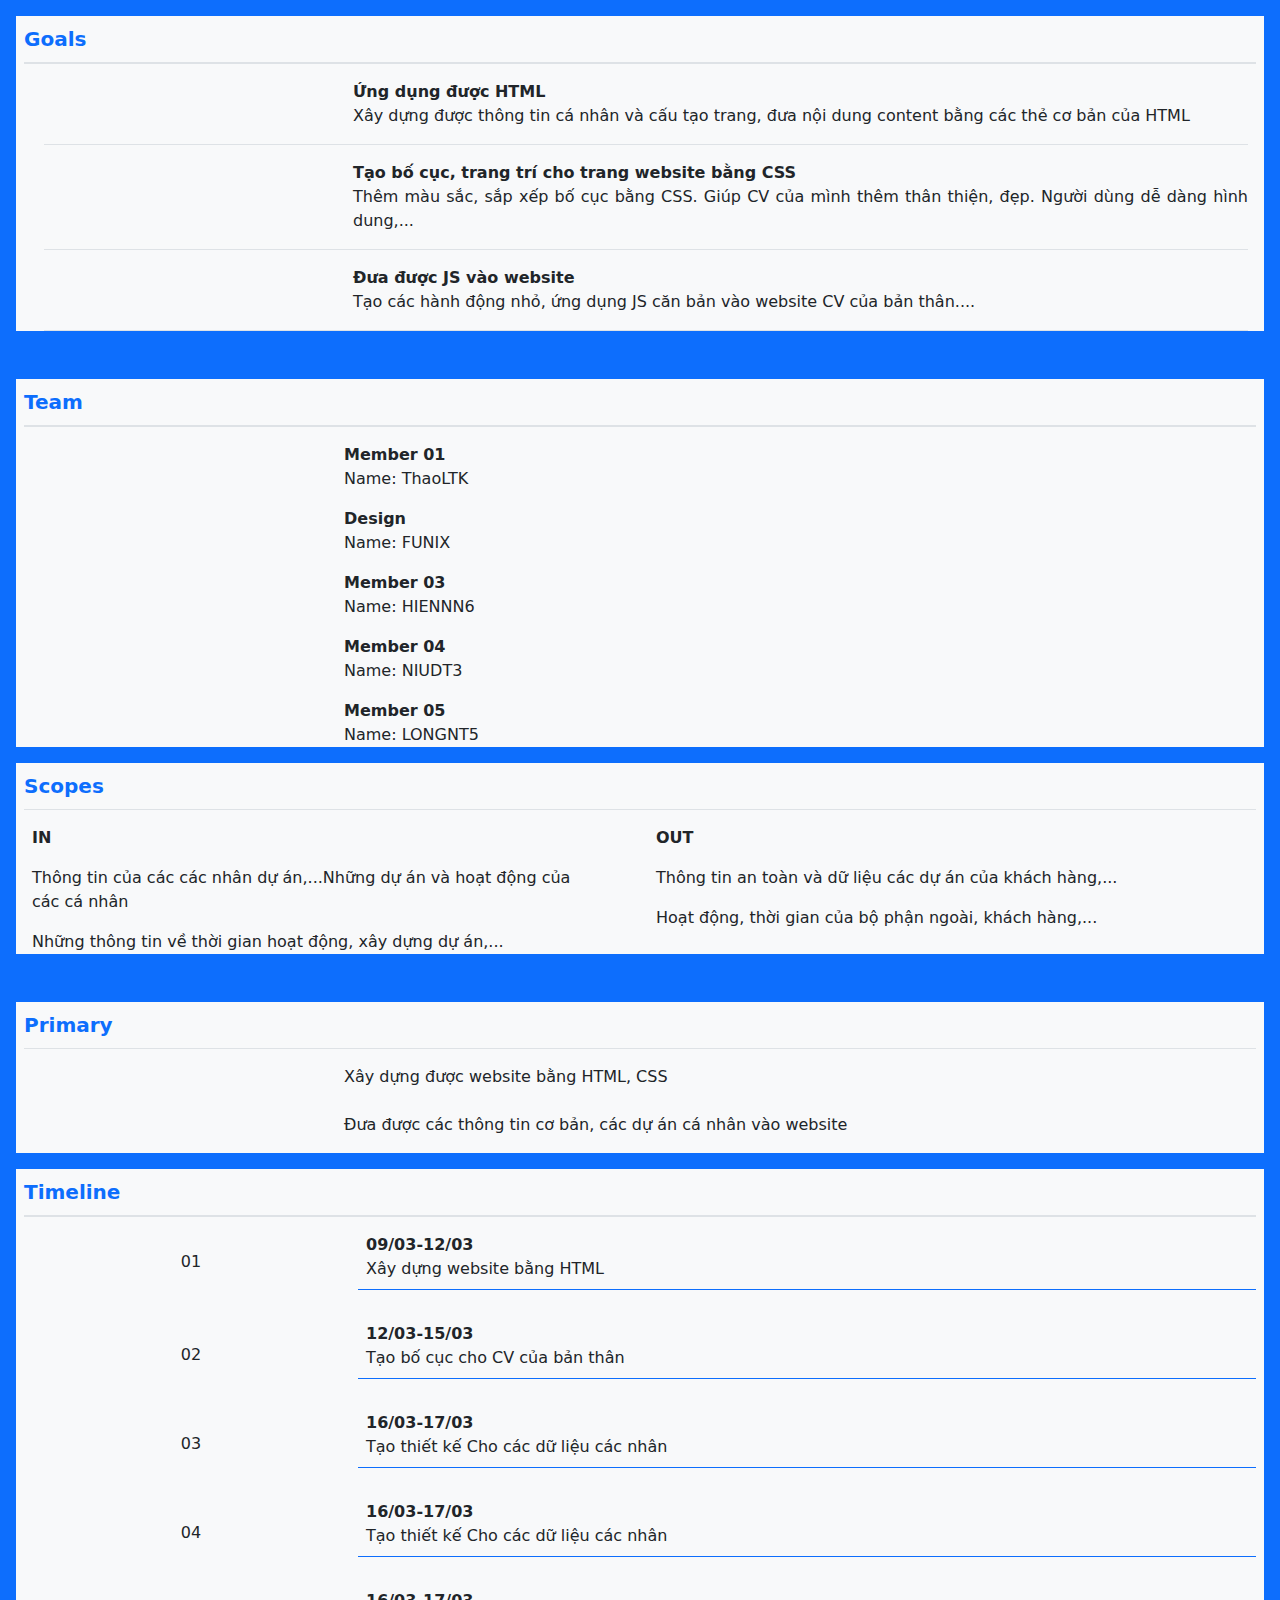
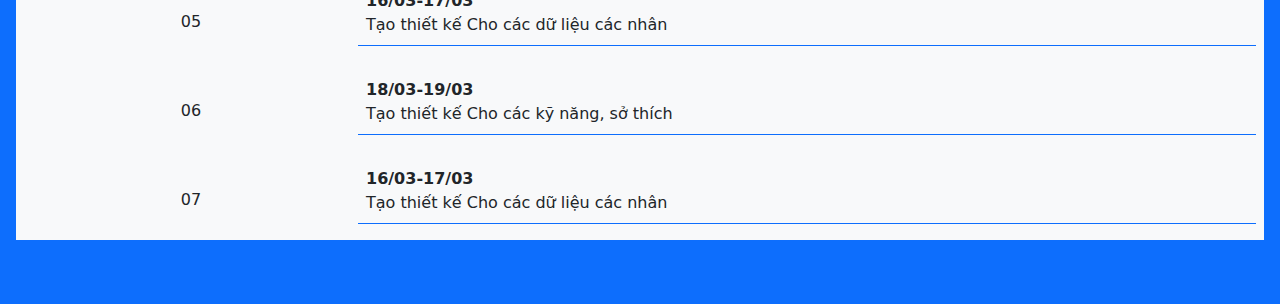
==== digital-cv.html @ 589aaba3 "Add files via upload" ====
<!DOCTYPE html>
<html lang="en">
  <head>
    <meta charset="utf-8" />
    <meta name="viewport" content="width=device-width, initial-scale=1" />
    <title>Document</title>
    <link
      href="https://cdn.jsdelivr.net/npm/bootstrap@5.2.3/dist/css/bootstrap.min.css"
      rel="stylesheet"
    />
    <link
      href="css/font.css"
      rel="stylesheet"
    />
    <link href="css/style.css" rel="stylesheet" />
  </head>
  <body>
    <!-- p là padding -->
    <!-- bg là màu nền -->
    <div class="bg-primary p-3">
      <div class="grid">
        <!-- ps là padding left
            pe là padding right -->
        <div class="grid-item goals bg-light ps-2 pe-2">
          <!-- fs là font size
                text-primary là màu chữ
                border-bottom là border ở dưới
                pt là padding top
                pb là padding bottom
                lg và xl là màn hình laptop và PC (màn hình lớn)
                border-2 là width của border -->
          <div
            class="fs-5 text-primary fw-bold border-bottom pb-1 pt-1 pb-lg-2 pb-xl-2 pt-lg-2 pt-xl-2 border-2 ps-lg-0 ps-xl-0"
          >
            Goals
          </div>
          <!-- m là margin tương tự padding có s, e, t, b -->
          <!-- mt-2 là theo màn hình điện thoại hoặc tablet -->
          <ul
            class="list-inline mt-2 mt-lg-3 mt-xl-3 ps-lg-3 ps-xl-3 mb-lg-5 mb-xl-5"
          >
            <!-- row là định nghĩa 1 dòng trong boostrap -->
            <li
              class="row border-bottom ms-2 me-1 pb-2 pb-lg-3 pb-xl-3 ms-lg-1 ms-xl-1 me-lg-2 me-xl-2"
            >
              <!-- col là định nghĩa kích thước cột trong boostrap có tổng cộng 12 cột, col-3 là phần tử chiếm 3 cột -->
              <div class="col-lg-3 col-xl-3 p-lg-0 p-xl-0 p-0 text-center">
                <i
                class="d-flex justify-content-center h-100 align-items-center icon-flag fs-5"
                ></i>
              </div>
              <!-- col không có số phía sau là tự động canh chỉnh theo phần dư còn lại -->
              <div class="col-lg col-xl ps-lg-2 ps-xl-2 p-0">
                <!-- fw-bold là chữ đậm -->
                <div class="fw-bold">Ứng dụng được HTML</div>
                <div style="text-align: justify">
                  Xây dựng được thông tin cá nhân và cấu tạo trang, đưa nội dung
                  content bằng các thẻ cơ bản của HTML
                </div>
              </div>
            </li>
            <li
              class="row border-bottom ms-2 me-1 pb-2 mt-2 pb-lg-3 pb-xl-3 ms-lg-1 ms-xl-1 me-lg-2 me-xl-2 mt-lg-3 mt-xl-3"
            >
            <div class="col-lg-3 col-xl-3 p-lg-0 p-xl-0 p-0 text-center">
              <i
              class="d-flex justify-content-center h-100 align-items-center icon-flag fs-5"
              ></i>
            </div>
              <div class="col-lg col-xl ps-lg-2 ps-xl-2 p-0">
                <div class="fw-bold">
                  Tạo bố cục, trang trí cho trang website bằng CSS
                </div>
                <div style="text-align: justify">
                  Thêm màu sắc, sắp xếp bố cục bằng CSS. Giúp CV của mình thêm
                  thân thiện, đẹp. Người dùng dễ dàng hình dung,...
                </div>
              </div>
            </li>
            <li
              class="row border-bottom ms-2 pb-2 me-1 mt-2 pb-lg-3 pb-xl-3 ms-lg-1 ms-xl-1 me-lg-2 me-xl-2 mt-lg-3 mt-xl-3"
            >
            <div class="col-lg-3 col-xl-3 p-lg-0 p-xl-0 p-0 text-center">
              <i
              class="d-flex justify-content-center h-100 align-items-center icon-flag fs-5"
              ></i>
            </div>
              <div class="col-lg col-xl ps-lg-2 ps-xl-2 p-0">
                <div class="fw-bold">Đưa được JS vào website</div>
                <div style="text-align: justify">
                  Tạo các hành động nhỏ, ứng dụng JS căn bản vào website CV của
                  bản thân....
                </div>
              </div>
            </li>
          </ul>
        </div>
        <div class="grid-item team bg-light ps-2 pe-2">
          <div
            class="fs-5 text-primary fw-bold border-bottom pb-lg-2 pb-xl-2 pt-lg-2 pt-xl-2 border-2 ps-lg-0 ps-xl-0"
          >
            Team
          </div>
          <ul
            class="list-inline pt-2 ps-2 mt-lg-3 mt-xl-3 p-lg-0 p-xl-0 ps-lg-2 ps-xl-2"
          >
            <li class="row pb-2">
              <div class="col-lg-3 col-xl-3 pt-lg-2 pt-xl-2 text-center ">
                <i
                class="d-flex justify-content-center h-100 align-items-center icon-user fs-5"
                ></i>
              </div>
              <div class="col-lg col-xl">
                <div class="fw-bold">Member 01</div>
                <div>Name: ThaoLTK</div>
              </div>
            </li>
            <li class="row pt-lg-2 pt-xl-2 pb-2">
              <div class="col-lg-3 col-xl-3 pt-lg-2 pt-xl-2 text-center ">
                <i
                class="d-flex justify-content-center h-100 align-items-center icon-user fs-5"
                ></i>
              </div>
              <div class="col-lg col-xl">
                <div class="fw-bold">Design</div>
                <div>Name: FUNIX</div>
              </div>
            </li>
            <li class="row pt-lg-2 pt-xl-2 pb-2">
              <div class="col-lg-3 col-xl-3 pt-lg-2 pt-xl-2 text-center ">
                <i
                class="d-flex justify-content-center h-100 align-items-center icon-user fs-5"
                ></i>
              </div>
              <div class="col-lg col-xl">
                <div class="fw-bold">Member 03</div>
                <div>Name: HIENNN6</div>
              </div>
            </li>
            <li class="row pt-lg-2 pt-xl-2 pb-2">
              <div class="col-lg-3 col-xl-3 pt-lg-2 pt-xl-2 text-center ">
                <i
                class="d-flex justify-content-center h-100 align-items-center icon-user fs-5"
                ></i>
              </div>
              <div class="col-lg col-xl">
                <div class="fw-bold">Member 04</div>
                <div>Name: NIUDT3</div>
              </div>
            </li>
            <li class="row pt-lg-2 pt-xl-2">
              <div class="col-lg-3 col-xl-3 pt-lg-2 pt-xl-2 text-center ">
                <i
                class="d-flex justify-content-center h-100 align-items-center icon-user fs-5"
                ></i>
              </div>
              <div class="col-lg col-xl">
                <div class="fw-bold">Member 05</div>
                <div>Name: LONGNT5</div>
              </div>
            </li>
          </ul>
        </div>
        <div class="grid-item scopes bg-light ps-2 pe-2">
          <div
            class="text-primary fw-bold fs-5 border-bottom pb-lg-2 pb-xl-2 pt-lg-2 pt-xl-2"
          >
            Scopes
          </div>
          <div class="row ps-2 ps-lg-2 ps-xl-2 mb-lg-5 mb-xl-5">
            <div class="col-lg col-xl">
              <div class="fw-bold mt-lg-3 mt-xl-3 mb-lg-3 mb-xl-3">IN</div>
              <div class="me-lg-5 me-xl-5 mb-lg-3 mb-xl-3">
                Thông tin của các các nhân dự án,...Những dự án và hoạt động của
                các cá nhân
              </div>
              <div class="me-lg-5 me-xl-5">
                Những thông tin về thời gian hoạt động, xây dựng dự án,...
              </div>
            </div>
            <div class="col-lg col-xl">
              <div class="fw-bold mt-lg-3 mt-xl-3 mb-lg-3 mb-xl-3">OUT</div>
              <div class="me-lg-5 me-xl-5 mb-lg-3 mb-xl-3">
                Thông tin an toàn và dữ liệu các dự án của khách hàng,...
              </div>
              <div class="me-lg-5 me-xl-5">
                Hoạt động, thời gian của bộ phận ngoài, khách hàng,...
              </div>
            </div>
          </div>
        </div>
        <div class="grid-item primary bg-light bg-light ps-2 pe-2">
          <div
            class="text-primary fw-bold fs-5 border-bottom pb-lg-2 pb-xl-2 pt-lg-2 pt-xl-2"
          >
            Primary
          </div>
          <ul
            class="list-inline mt-lg-3 mt-xl-3 container-fluid p-lg-0 p-xl-0 ps-lg-2 ps-xl-2 p-0 pt-2 ps-2"
          >
            <li class="row pb-2">
              <div class="col-lg-3 col-xl-3 pt-lg-2 pt-xl-2 text-center">
                <i
                class="d-flex justify-content-center h-100 align-items-center icon-question fs-5"
                ></i>
              </div>
              <div class="col-lg col-xl">
                <div>Xây dựng được website bằng HTML, CSS</div>
              </div>
            </li>
            <li class="row pb-lg-3 pb-xl-3 mt-lg-3 mt-xl-3">
              <div class="col-lg-3 col-xl-3 pt-lg-2 pt-xl-2 text-center">
                <i
                class="d-flex justify-content-center h-100 align-items-center icon-question fs-5"
                ></i>
              </div>
              <div class="col-lg col-xl">
                <div>
                  Đưa được các thông tin cơ bản, các dự án cá nhân vào website
                </div>
              </div>
            </li>
          </ul>
        </div>
        <div class="grid-item timeline bg-light ps-2 pe-2">
          <div
            class="fs-5 text-primary fw-bold border-bottom pb-lg-2 pb-xl-2 pt-lg-2 pt-xl-2 border-2 ps-lg-0 ps-xl-0"
          >
            Timeline
          </div>
          <ul
            class="list-inline mt-lg-3 mt-xl-3 ps-lg-3 ps-xl-3 mb-lg-5 mb-xl-5 p-lg-0 p-xl-0 pt-2"
          >
            <li class="row pb-lg-3 pb-xl-3 pb-2">
              <div class="col-lg-3 col-xl-3 p-lg-0 p-xl-0 ms-2 text-center d-flex justify-content-lg-center justify-content-xl-center align-items-center">
                <div class="icon">
                  <span>
                    01
                  </span>
                </div>
              </div>
              <div class="col-lg col-xl">
                <div class="fw-bold ps-2">09/03-12/03</div>
                <div
                  class="border-bottom pb-lg-2 pb-xl-2 border-dashed border-primary ps-2 pb-2"
                >
                  Xây dựng website bằng HTML
                </div>
              </div>
            </li>
            <li class="row pb-lg-3 pb-xl-3 pt-lg-3 pt-xl-3 pt-2 pb-2">
              <div class="col-lg-3 col-xl-3 pt-lg-2 pt-xl-2 pt-xl-2 ms-2 text-center d-flex justify-content-lg-center justify-content-xl-center align-items-center">
                <div class="icon">
                  <span>
                    02
                  </span>
                </div>
              </div>
              <div class="col-lg col-xl">
                <div class="fw-bold ps-2">12/03-15/03</div>
                <div
                  class="border-bottom pb-lg-2 pb-xl-2 border-dashed border-primary ps-2 pb-2"
                >
                  Tạo bố cục cho CV của bản thân
                </div>
              </div>
            </li>
            <li class="row pb-lg-3 pb-xl-3 pt-lg-3 pt-xl-3 pt-2">
              <div class="col-lg-3 col-xl-3 pt-lg-2 pt-xl-2 pt-xl-2 ms-2 text-center d-flex justify-content-lg-center justify-content-xl-center align-items-center">
                <div class="icon">
                  <span>
                    03
                  </span>
                </div>
              </div>
              <div class="col-lg col-xl">
                <div class="fw-bold ps-2">16/03-17/03</div>
                <div
                  class="border-bottom pb-lg-2 pb-xl-2 border-dashed border-primary ps-2 pb-2"
                >
                  Tạo thiết kế Cho các dữ liệu các nhân
                </div>
              </div>
            </li>
            <li class="row pb-lg-3 pb-xl-3 pt-lg-3 pt-xl-3 pt-2">
              <div class="col-lg-3 col-xl-3 pt-lg-2 pt-xl-2 pt-xl-2 ms-2 text-center d-flex justify-content-lg-center justify-content-xl-center align-items-center">
                <div class="icon">
                  <span>
                    04
                  </span>
                </div>
              </div>
              <div class="col-lg col-xl">
                <div class="fw-bold ps-2">16/03-17/03</div>
                <div
                  class="border-bottom pb-lg-2 pb-xl-2 border-dashed border-primary ps-2 pb-2"
                >
                  Tạo thiết kế Cho các dữ liệu các nhân
                </div>
              </div>
            </li>
            <li class="row pb-lg-3 pb-xl-3 pt-lg-3 pt-xl-3 pt-2">
              <div class="col-lg-3 col-xl-3 pt-lg-2 pt-xl-2 pt-xl-2 ms-2 text-center d-flex justify-content-lg-center justify-content-xl-center align-items-center">
                <div class="icon">
                  <span>
                    05
                  </span>
                </div>
              </div>
              <div class="col-lg col-xl">
                <div class="fw-bold ps-2">16/03-17/03</div>
                <div
                  class="border-bottom pb-lg-2 pb-xl-2 border-dashed border-primary ps-2 pb-2"
                >
                  Tạo thiết kế Cho các dữ liệu các nhân
                </div>
              </div>
            </li>
            <li class="row pb-lg-3 pb-xl-3 pt-lg-3 pt-xl-3 pt-2">
              <div class="col-lg-3 col-xl-3 pt-lg-2 pt-xl-2 pt-xl-2 ms-2 text-center d-flex justify-content-lg-center justify-content-xl-center align-items-center">
                <div class="icon">
                  <span>
                    06
                  </span>
                </div>
              </div>
              <div class="col-lg col-xl">
                <div class="fw-bold ps-2">18/03-19/03</div>
                <div
                  class="border-bottom pb-lg-2 pb-xl-2 border-dashed border-primary ps-2 pb-2"
                >
                  Tạo thiết kế Cho các kỹ năng, sở thích
                </div>
              </div>
            </li>
            <li class="row pb-lg-3 pb-xl-3 pt-lg-3 pt-xl-3 pt-2">
              <div class="col-lg-3 col-xl-3 pt-lg-2 pt-xl-2 pt-xl-2 ms-2 text-center d-flex justify-content-lg-center justify-content-xl-center align-items-center">
                <div class="icon">
                  <span>
                    07
                  </span>
                </div>
              </div>
              <div class="col-lg col-xl">
                <div class="fw-bold ps-2">16/03-17/03</div>
                <div
                  class="border-bottom pb-lg-2 pb-xl-2 border-dashed border-primary ps-2 pb-2"
                >
                  Tạo thiết kế Cho các dữ liệu các nhân
                </div>
              </div>
            </li>
          </ul>
        </div>
      </div>
    </div>
    <script src="https://cdn.jsdelivr.net/npm/bootstrap@5.2.3/dist/js/bootstrap.bundle.min.js"></script>
    <script src="https://cdn.jsdelivr.net/npm/@popperjs/core@2.11.6/dist/umd/popper.min.js"></script>
    <script src="https://cdn.jsdelivr.net/npm/bootstrap@5.2.3/dist/js/bootstrap.min.js"></script>
  </body>
</html>
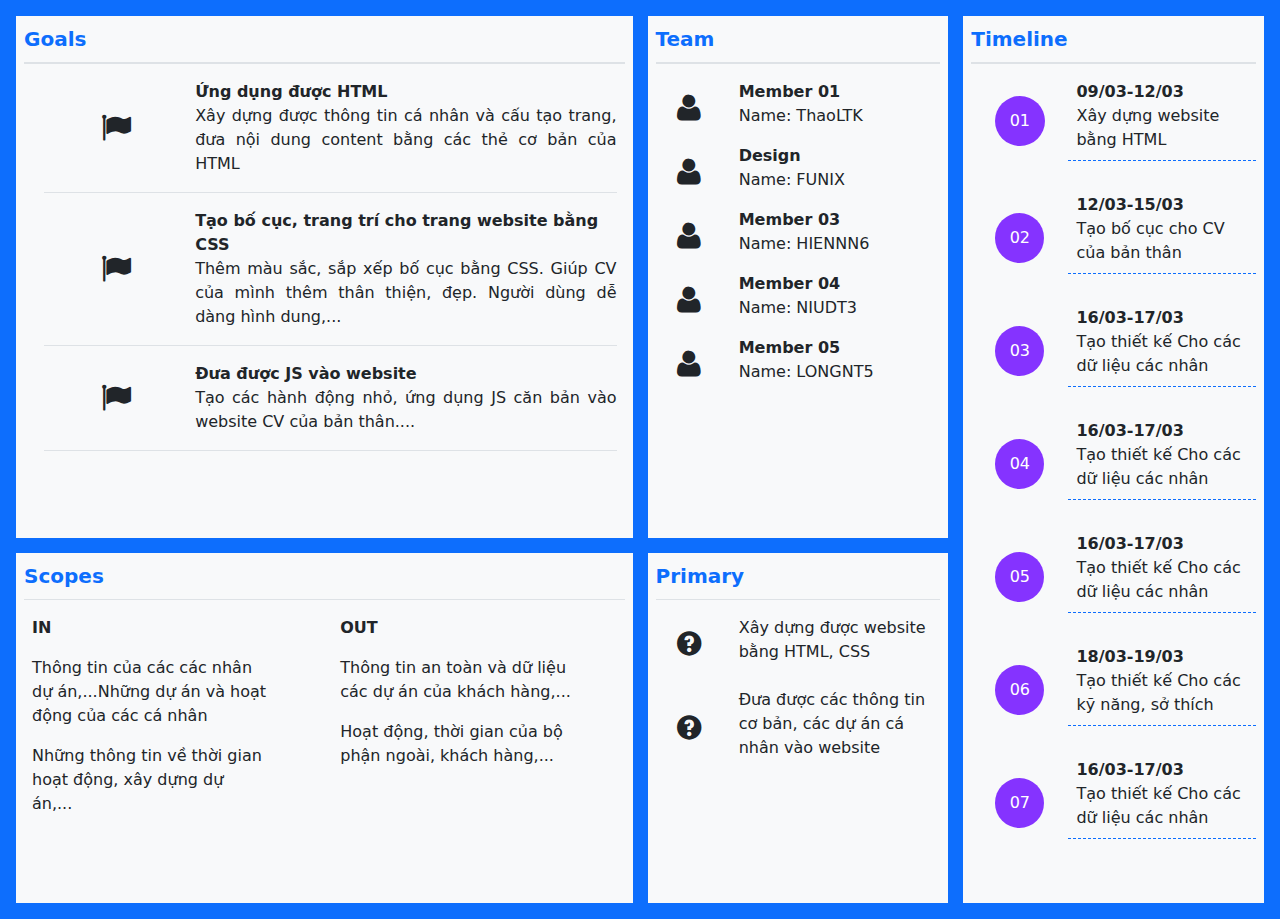
==== commit 953f7392: "Update digital-cv.html" ====
--- a/digital-cv.html
+++ b/digital-cv.html
@@ -3,7 +3,7 @@
   <head>
     <meta charset="utf-8" />
     <meta name="viewport" content="width=device-width, initial-scale=1" />
-    <title>Document</title>
+    <title>Project</title>
     <link
       href="https://cdn.jsdelivr.net/npm/bootstrap@5.2.3/dist/css/bootstrap.min.css"
       rel="stylesheet"
--- a/css/font.css
+++ b/css/font.css
@@ -0,0 +1,11514 @@
+@font-face {
+	font-family: 'open_sanslight';
+	src: url('../fonts/OpenSans-Light-webfont.eot');
+	src: url('../fonts/OpenSans-Light-webfont.eot#iefix') format('embedded-opentype'),
+		url('../fonts/OpenSans-Light-webfont.woff') format('woff'),
+		url('../fonts/OpenSans-Light-webfont.ttf') format('truetype'),
+		url('../fonts/OpenSans-Light-webfont.svg#open_sanslight') format('svg');
+	font-weight: normal;
+	font-style: normal;
+
+}
+
+@font-face {
+	font-family: 'open_sansitalic';
+	src: url('../fonts/OpenSans-Italic-webfont.eot');
+	src: url('../fonts/OpenSans-Italic-webfont.eot#iefix') format('embedded-opentype'),
+		url('../fonts/OpenSans-Italic-webfont.woff') format('woff'),
+		url('../fonts/OpenSans-Italic-webfont.ttf') format('truetype'),
+		url('../fonts/OpenSans-Italic-webfont.svg#open_sansitalic') format('svg');
+	font-weight: normal;
+	font-style: normal;
+
+}
+
+@font-face {
+	font-family: 'open_sanssemibold';
+	src: url('../fonts/OpenSans-Semibold-webfont.eot');
+	src: url('../fonts/OpenSans-Semibold-webfont.eot#iefix') format('embedded-opentype'),
+		url('../fonts/OpenSans-Semibold-webfont.woff') format('woff'),
+		url('../fonts/OpenSans-Semibold-webfont.ttf') format('truetype'),
+		url('../fonts/OpenSans-Semibold-webfont.svg#open_sanssemibold') format('svg');
+	font-weight: normal;
+	font-style: normal;
+
+}
+
+
+@font-face {
+	font-family: 'open_sanslight_italic';
+	src: url('../fonts/OpenSans-LightItalic-webfont.eot');
+	src: url('../fonts/OpenSans-LightItalic-webfont.eot#iefix') format('embedded-opentype'),
+		url('../fonts/OpenSans-LightItalic-webfont.woff') format('woff'),
+		url('../fonts/OpenSans-LightItalic-webfont.ttf') format('truetype'),
+		url('../fonts/OpenSans-LightItalic-webfont.svg#open_sanslight_italic') format('svg');
+	font-weight: normal;
+	font-style: normal;
+
+}
+
+@font-face {
+	font-family: 'open_sansregular';
+	src: url('../fonts/OpenSans-Regular-webfont.eot');
+	src: url('../fonts/OpenSans-Regular-webfont.eot#iefix') format('embedded-opentype'),
+		url('../fonts/OpenSans-Regular-webfont.woff') format('woff'),
+		url('../fonts/OpenSans-Regular-webfont.ttf') format('truetype'),
+		url('../fonts/OpenSans-Regular-webfont.svg#open_sansregular') format('svg');
+	font-weight: normal;
+	font-style: normal;
+
+}
+
+
+@font-face {
+	font-family: 'fontello';
+	src: url('../fonts/fontello.eot');
+	src: url('../fonts/fontello.eot#iefix') format('embedded-opentype'),
+		url('../fonts/fontello.woff') format('woff'),
+		url('../fonts/fontello.ttf') format('truetype'),
+		url('../fonts/fontello.svg#fontello') format('svg');
+	font-weight: normal;
+	font-style: normal;
+}
+
+[class^="icon-"]:before,
+[class*=" icon-"]:before {
+	font-family: "fontello";
+	font-style: normal;
+	font-weight: normal;
+	speak: none;
+
+	display: inline-block;
+	text-decoration: inherit;
+	width: 1em;
+	margin-right: .2em;
+	text-align: center;
+	/* opacity: .8; */
+
+	/* For safety - reset parent styles, that can break glyph codes*/
+	font-variant: normal;
+	text-transform: none;
+
+	/* fix buttons height, for twitter bootstrap */
+	line-height: 1em;
+
+	/* Animation center compensation - margins should be symmetric */
+	/* remove if not needed */
+	margin-left: .2em;
+
+	/* you can be more comfortable with increased icons size */
+	/* font-size: 120%; */
+
+	/* Font smoothing. That was taken from TWBS */
+	-webkit-font-smoothing: antialiased;
+	-moz-osx-font-smoothing: grayscale;
+
+	/* Uncomment for 3D effect */
+	/* text-shadow: 1px 1px 1px rgba(127, 127, 127, 0.3); */
+}
+
+.icon-emo-happy:before {
+	content: '\e800';
+}
+
+/* '' */
+.icon-emo-wink:before {
+	content: '\e801';
+}
+
+/* '' */
+.icon-emo-wink2:before {
+	content: '\e802';
+}
+
+/* '' */
+.icon-emo-unhappy:before {
+	content: '\e803';
+}
+
+/* '' */
+.icon-emo-sleep:before {
+	content: '\e804';
+}
+
+/* '' */
+.icon-emo-thumbsup:before {
+	content: '\e805';
+}
+
+/* '' */
+.icon-emo-devil:before {
+	content: '\e806';
+}
+
+/* '' */
+.icon-emo-surprised:before {
+	content: '\e807';
+}
+
+/* '' */
+.icon-emo-tongue:before {
+	content: '\e808';
+}
+
+/* '' */
+.icon-emo-coffee:before {
+	content: '\e809';
+}
+
+/* '' */
+.icon-emo-sunglasses:before {
+	content: '\e80a';
+}
+
+/* '' */
+.icon-emo-displeased:before {
+	content: '\e80b';
+}
+
+/* '' */
+.icon-emo-beer:before {
+	content: '\e80c';
+}
+
+/* '' */
+.icon-emo-grin:before {
+	content: '\e80d';
+}
+
+/* '' */
+.icon-emo-angry:before {
+	content: '\e80e';
+}
+
+/* '' */
+.icon-emo-saint:before {
+	content: '\e80f';
+}
+
+/* '' */
+.icon-emo-cry:before {
+	content: '\e810';
+}
+
+/* '' */
+.icon-emo-shoot:before {
+	content: '\e811';
+}
+
+/* '' */
+.icon-emo-squint:before {
+	content: '\e812';
+}
+
+/* '' */
+.icon-emo-laugh:before {
+	content: '\e813';
+}
+
+/* '' */
+.icon-spin1:before {
+	content: '\e814';
+}
+
+/* '' */
+.icon-spin2:before {
+	content: '\e815';
+}
+
+/* '' */
+.icon-spin3:before {
+	content: '\e816';
+}
+
+/* '' */
+.icon-spin4:before {
+	content: '\e817';
+}
+
+/* '' */
+.icon-spin5:before {
+	content: '\e818';
+}
+
+/* '' */
+.icon-spin6:before {
+	content: '\e819';
+}
+
+/* '' */
+.icon-firefox:before {
+	content: '\e81a';
+}
+
+/* '' */
+.icon-chrome:before {
+	content: '\e81b';
+}
+
+/* '' */
+.icon-opera:before {
+	content: '\e81c';
+}
+
+/* '' */
+.icon-ie:before {
+	content: '\e81d';
+}
+
+/* '' */
+.icon-crown:before {
+	content: '\e81e';
+}
+
+/* '' */
+.icon-crown-plus:before {
+	content: '\e81f';
+}
+
+/* '' */
+.icon-crown-minus:before {
+	content: '\e820';
+}
+
+/* '' */
+.icon-marquee:before {
+	content: '\e821';
+}
+
+/* '' */
+.icon-glass:before {
+	content: '\e822';
+}
+
+/* '' */
+.icon-music:before {
+	content: '\e823';
+}
+
+/* '' */
+.icon-search:before {
+	content: '\e824';
+}
+
+/* '' */
+.icon-mail:before {
+	content: '\e825';
+}
+
+/* '' */
+.icon-mail-alt:before {
+	content: '\e826';
+}
+
+/* '' */
+.icon-mail-squared:before {
+	content: '\e827';
+}
+
+/* '' */
+.icon-heart:before {
+	content: '\e828';
+}
+
+/* '' */
+.icon-heart-empty:before {
+	content: '\e829';
+}
+
+/* '' */
+.icon-star-1:before {
+	content: '\e82a';
+}
+
+/* '' */
+.icon-star-empty-1:before {
+	content: '\e82b';
+}
+
+/* '' */
+.icon-star-half:before {
+	content: '\e82c';
+}
+
+/* '' */
+.icon-star-half-alt:before {
+	content: '\e82d';
+}
+
+/* '' */
+.icon-user:before {
+	content: '\e82e';
+}
+
+/* '' */
+.icon-user-plus:before {
+	content: '\e82f';
+}
+
+/* '' */
+.icon-user-times:before {
+	content: '\e830';
+}
+
+/* '' */
+.icon-users:before {
+	content: '\e831';
+}
+
+/* '' */
+.icon-male:before {
+	content: '\e832';
+}
+
+/* '' */
+.icon-female:before {
+	content: '\e833';
+}
+
+/* '' */
+.icon-child:before {
+	content: '\e834';
+}
+
+/* '' */
+.icon-user-secret:before {
+	content: '\e835';
+}
+
+/* '' */
+.icon-video:before {
+	content: '\e836';
+}
+
+/* '' */
+.icon-videocam:before {
+	content: '\e837';
+}
+
+/* '' */
+.icon-picture:before {
+	content: '\e838';
+}
+
+/* '' */
+.icon-camera:before {
+	content: '\e839';
+}
+
+/* '' */
+.icon-camera-alt:before {
+	content: '\e83a';
+}
+
+/* '' */
+.icon-th-large:before {
+	content: '\e83b';
+}
+
+/* '' */
+.icon-th:before {
+	content: '\e83c';
+}
+
+/* '' */
+.icon-th-list:before {
+	content: '\e83d';
+}
+
+/* '' */
+.icon-ok:before {
+	content: '\e83e';
+}
+
+/* '' */
+.icon-ok-circled:before {
+	content: '\e83f';
+}
+
+/* '' */
+.icon-ok-circled2:before {
+	content: '\e840';
+}
+
+/* '' */
+.icon-ok-squared:before {
+	content: '\e841';
+}
+
+/* '' */
+.icon-cancel:before {
+	content: '\e842';
+}
+
+/* '' */
+.icon-cancel-circled:before {
+	content: '\e843';
+}
+
+/* '' */
+.icon-cancel-circled2:before {
+	content: '\e844';
+}
+
+/* '' */
+.icon-plus:before {
+	content: '\e845';
+}
+
+/* '' */
+.icon-plus-circled:before {
+	content: '\e846';
+}
+
+/* '' */
+.icon-plus-squared:before {
+	content: '\e847';
+}
+
+/* '' */
+.icon-plus-squared-alt:before {
+	content: '\e848';
+}
+
+/* '' */
+.icon-minus:before {
+	content: '\e849';
+}
+
+/* '' */
+.icon-minus-circled:before {
+	content: '\e84a';
+}
+
+/* '' */
+.icon-minus-squared:before {
+	content: '\e84b';
+}
+
+/* '' */
+.icon-minus-squared-alt:before {
+	content: '\e84c';
+}
+
+/* '' */
+.icon-help:before {
+	content: '\e84d';
+}
+
+/* '' */
+.icon-help-circled:before {
+	content: '\e84e';
+}
+
+/* '' */
+.icon-info-circled:before {
+	content: '\e84f';
+}
+
+/* '' */
+.icon-info:before {
+	content: '\e850';
+}
+
+/* '' */
+.icon-home:before {
+	content: '\e851';
+}
+
+/* '' */
+.icon-link:before {
+	content: '\e852';
+}
+
+/* '' */
+.icon-unlink:before {
+	content: '\e853';
+}
+
+/* '' */
+.icon-link-ext:before {
+	content: '\e854';
+}
+
+/* '' */
+.icon-link-ext-alt:before {
+	content: '\e855';
+}
+
+/* '' */
+.icon-attach:before {
+	content: '\e856';
+}
+
+/* '' */
+.icon-lock:before {
+	content: '\e857';
+}
+
+/* '' */
+.icon-lock-open:before {
+	content: '\e858';
+}
+
+/* '' */
+.icon-lock-open-alt:before {
+	content: '\e859';
+}
+
+/* '' */
+.icon-pin:before {
+	content: '\e85a';
+}
+
+/* '' */
+.icon-eye:before {
+	content: '\e85b';
+}
+
+/* '' */
+.icon-eye-off:before {
+	content: '\e85c';
+}
+
+/* '' */
+.icon-tag-1:before {
+	content: '\e85d';
+}
+
+/* '' */
+.icon-tags:before {
+	content: '\e85e';
+}
+
+/* '' */
+.icon-bookmark:before {
+	content: '\e85f';
+}
+
+/* '' */
+.icon-bookmark-empty:before {
+	content: '\e860';
+}
+
+/* '' */
+.icon-flag:before {
+	content: '\e861';
+}
+
+/* '' */
+.icon-flag-empty:before {
+	content: '\e862';
+}
+
+/* '' */
+.icon-flag-checkered:before {
+	content: '\e863';
+}
+
+/* '' */
+.icon-thumbs-up:before {
+	content: '\e864';
+}
+
+/* '' */
+.icon-thumbs-down:before {
+	content: '\e865';
+}
+
+/* '' */
+.icon-thumbs-up-alt:before {
+	content: '\e866';
+}
+
+/* '' */
+.icon-thumbs-down-alt:before {
+	content: '\e867';
+}
+
+/* '' */
+.icon-download:before {
+	content: '\e868';
+}
+
+/* '' */
+.icon-upload:before {
+	content: '\e869';
+}
+
+/* '' */
+.icon-download-cloud:before {
+	content: '\e86a';
+}
+
+/* '' */
+.icon-upload-cloud:before {
+	content: '\e86b';
+}
+
+/* '' */
+.icon-reply:before {
+	content: '\e86c';
+}
+
+/* '' */
+.icon-reply-all:before {
+	content: '\e86d';
+}
+
+/* '' */
+.icon-forward:before {
+	content: '\e86e';
+}
+
+/* '' */
+.icon-quote-left:before {
+	content: '\e86f';
+}
+
+/* '' */
+.icon-quote-right:before {
+	content: '\e870';
+}
+
+/* '' */
+.icon-code:before {
+	content: '\e871';
+}
+
+/* '' */
+.icon-export:before {
+	content: '\e872';
+}
+
+/* '' */
+.icon-export-alt:before {
+	content: '\e873';
+}
+
+/* '' */
+.icon-share:before {
+	content: '\e874';
+}
+
+/* '' */
+.icon-share-squared:before {
+	content: '\e875';
+}
+
+/* '' */
+.icon-pencil:before {
+	content: '\e876';
+}
+
+/* '' */
+.icon-pencil-squared:before {
+	content: '\e877';
+}
+
+/* '' */
+.icon-edit:before {
+	content: '\e878';
+}
+
+/* '' */
+.icon-print:before {
+	content: '\e879';
+}
+
+/* '' */
+.icon-retweet:before {
+	content: '\e87a';
+}
+
+/* '' */
+.icon-keyboard:before {
+	content: '\e87b';
+}
+
+/* '' */
+.icon-gamepad:before {
+	content: '\e87c';
+}
+
+/* '' */
+.icon-comment:before {
+	content: '\e87d';
+}
+
+/* '' */
+.icon-chat:before {
+	content: '\e87e';
+}
+
+/* '' */
+.icon-comment-empty:before {
+	content: '\e87f';
+}
+
+/* '' */
+.icon-chat-empty:before {
+	content: '\e880';
+}
+
+/* '' */
+.icon-bell:before {
+	content: '\e881';
+}
+
+/* '' */
+.icon-bell-alt:before {
+	content: '\e882';
+}
+
+/* '' */
+.icon-bell-off:before {
+	content: '\e883';
+}
+
+/* '' */
+.icon-bell-off-empty:before {
+	content: '\e884';
+}
+
+/* '' */
+.icon-attention-alt:before {
+	content: '\e885';
+}
+
+/* '' */
+.icon-attention:before {
+	content: '\e886';
+}
+
+/* '' */
+.icon-attention-circled:before {
+	content: '\e887';
+}
+
+/* '' */
+.icon-location:before {
+	content: '\e888';
+}
+
+/* '' */
+.icon-direction:before {
+	content: '\e889';
+}
+
+/* '' */
+.icon-compass:before {
+	content: '\e88a';
+}
+
+/* '' */
+.icon-trash:before {
+	content: '\e88b';
+}
+
+/* '' */
+.icon-trash-empty:before {
+	content: '\e88c';
+}
+
+/* '' */
+.icon-doc:before {
+	content: '\e88d';
+}
+
+/* '' */
+.icon-docs:before {
+	content: '\e88e';
+}
+
+/* '' */
+.icon-doc-text:before {
+	content: '\e88f';
+}
+
+/* '' */
+.icon-doc-inv:before {
+	content: '\e890';
+}
+
+/* '' */
+.icon-doc-text-inv:before {
+	content: '\e891';
+}
+
+/* '' */
+.icon-file-pdf:before {
+	content: '\e892';
+}
+
+/* '' */
+.icon-file-word:before {
+	content: '\e893';
+}
+
+/* '' */
+.icon-file-excel:before {
+	content: '\e894';
+}
+
+/* '' */
+.icon-file-powerpoint:before {
+	content: '\e895';
+}
+
+/* '' */
+.icon-file-image:before {
+	content: '\e896';
+}
+
+/* '' */
+.icon-file-archive:before {
+	content: '\e897';
+}
+
+/* '' */
+.icon-file-audio:before {
+	content: '\e898';
+}
+
+/* '' */
+.icon-file-video:before {
+	content: '\e899';
+}
+
+/* '' */
+.icon-file-code:before {
+	content: '\e89a';
+}
+
+/* '' */
+.icon-folder:before {
+	content: '\e89b';
+}
+
+/* '' */
+.icon-folder-open:before {
+	content: '\e89c';
+}
+
+/* '' */
+.icon-folder-empty:before {
+	content: '\e89d';
+}
+
+/* '' */
+.icon-folder-open-empty:before {
+	content: '\e89e';
+}
+
+/* '' */
+.icon-box:before {
+	content: '\e89f';
+}
+
+/* '' */
+.icon-rss:before {
+	content: '\e8a0';
+}
+
+/* '' */
+.icon-rss-squared:before {
+	content: '\e8a1';
+}
+
+/* '' */
+.icon-phone:before {
+	content: '\e8a2';
+}
+
+/* '' */
+.icon-phone-squared:before {
+	content: '\e8a3';
+}
+
+/* '' */
+.icon-fax:before {
+	content: '\e8a4';
+}
+
+/* '' */
+.icon-menu:before {
+	content: '\e8a5';
+}
+
+/* '' */
+.icon-cog:before {
+	content: '\e8a6';
+}
+
+/* '' */
+.icon-cog-alt:before {
+	content: '\e8a7';
+}
+
+/* '' */
+.icon-wrench:before {
+	content: '\e8a8';
+}
+
+/* '' */
+.icon-sliders:before {
+	content: '\e8a9';
+}
+
+/* '' */
+.icon-basket:before {
+	content: '\e8aa';
+}
+
+/* '' */
+.icon-cart-plus:before {
+	content: '\e8ab';
+}
+
+/* '' */
+.icon-cart-arrow-down:before {
+	content: '\e8ac';
+}
+
+/* '' */
+.icon-calendar:before {
+	content: '\e8ad';
+}
+
+/* '' */
+.icon-calendar-empty:before {
+	content: '\e8ae';
+}
+
+/* '' */
+.icon-login:before {
+	content: '\e8af';
+}
+
+/* '' */
+.icon-logout:before {
+	content: '\e8b0';
+}
+
+/* '' */
+.icon-mic:before {
+	content: '\e8b1';
+}
+
+/* '' */
+.icon-mute:before {
+	content: '\e8b2';
+}
+
+/* '' */
+.icon-volume-off:before {
+	content: '\e8b3';
+}
+
+/* '' */
+.icon-volume-down:before {
+	content: '\e8b4';
+}
+
+/* '' */
+.icon-volume-up:before {
+	content: '\e8b5';
+}
+
+/* '' */
+.icon-headphones:before {
+	content: '\e8b6';
+}
+
+/* '' */
+.icon-clock:before {
+	content: '\e8b7';
+}
+
+/* '' */
+.icon-lightbulb:before {
+	content: '\e8b8';
+}
+
+/* '' */
+.icon-block:before {
+	content: '\e8b9';
+}
+
+/* '' */
+.icon-resize-full:before {
+	content: '\e8ba';
+}
+
+/* '' */
+.icon-resize-full-alt:before {
+	content: '\e8bb';
+}
+
+/* '' */
+.icon-resize-small:before {
+	content: '\e8bc';
+}
+
+/* '' */
+.icon-resize-vertical:before {
+	content: '\e8bd';
+}
+
+/* '' */
+.icon-resize-horizontal:before {
+	content: '\e8be';
+}
+
+/* '' */
+.icon-move:before {
+	content: '\e8bf';
+}
+
+/* '' */
+.icon-zoom-in:before {
+	content: '\e8c0';
+}
+
+/* '' */
+.icon-zoom-out:before {
+	content: '\e8c1';
+}
+
+/* '' */
+.icon-down-circled2:before {
+	content: '\e8c2';
+}
+
+/* '' */
+.icon-up-circled2:before {
+	content: '\e8c3';
+}
+
+/* '' */
+.icon-left-circled2:before {
+	content: '\e8c4';
+}
+
+/* '' */
+.icon-right-circled2:before {
+	content: '\e8c5';
+}
+
+/* '' */
+.icon-down-dir:before {
+	content: '\e8c6';
+}
+
+/* '' */
+.icon-up-dir:before {
+	content: '\e8c7';
+}
+
+/* '' */
+.icon-left-dir:before {
+	content: '\e8c8';
+}
+
+/* '' */
+.icon-right-dir:before {
+	content: '\e8c9';
+}
+
+/* '' */
+.icon-down-open:before {
+	content: '\e8ca';
+}
+
+/* '' */
+.icon-left-open:before {
+	content: '\e8cb';
+}
+
+/* '' */
+.icon-right-open:before {
+	content: '\e8cc';
+}
+
+/* '' */
+.icon-up-open:before {
+	content: '\e8cd';
+}
+
+/* '' */
+.icon-angle-left:before {
+	content: '\e8ce';
+}
+
+/* '' */
+.icon-angle-right:before {
+	content: '\e8cf';
+}
+
+/* '' */
+.icon-angle-up:before {
+	content: '\e8d0';
+}
+
+/* '' */
+.icon-angle-down:before {
+	content: '\e8d1';
+}
+
+/* '' */
+.icon-angle-circled-left:before {
+	content: '\e8d2';
+}
+
+/* '' */
+.icon-angle-circled-right:before {
+	content: '\e8d3';
+}
+
+/* '' */
+.icon-angle-circled-up:before {
+	content: '\e8d4';
+}
+
+/* '' */
+.icon-angle-circled-down:before {
+	content: '\e8d5';
+}
+
+/* '' */
+.icon-angle-double-left:before {
+	content: '\e8d6';
+}
+
+/* '' */
+.icon-angle-double-right:before {
+	content: '\e8d7';
+}
+
+/* '' */
+.icon-angle-double-up:before {
+	content: '\e8d8';
+}
+
+/* '' */
+.icon-angle-double-down:before {
+	content: '\e8d9';
+}
+
+/* '' */
+.icon-down:before {
+	content: '\e8da';
+}
+
+/* '' */
+.icon-left:before {
+	content: '\e8db';
+}
+
+/* '' */
+.icon-right:before {
+	content: '\e8dc';
+}
+
+/* '' */
+.icon-up:before {
+	content: '\e8dd';
+}
+
+/* '' */
+.icon-down-big:before {
+	content: '\e8de';
+}
+
+/* '' */
+.icon-left-big:before {
+	content: '\e8df';
+}
+
+/* '' */
+.icon-right-big:before {
+	content: '\e8e0';
+}
+
+/* '' */
+.icon-up-big:before {
+	content: '\e8e1';
+}
+
+/* '' */
+.icon-right-hand:before {
+	content: '\e8e2';
+}
+
+/* '' */
+.icon-left-hand:before {
+	content: '\e8e3';
+}
+
+/* '' */
+.icon-up-hand:before {
+	content: '\e8e4';
+}
+
+/* '' */
+.icon-down-hand:before {
+	content: '\e8e5';
+}
+
+/* '' */
+.icon-left-circled:before {
+	content: '\e8e6';
+}
+
+/* '' */
+.icon-right-circled:before {
+	content: '\e8e7';
+}
+
+/* '' */
+.icon-up-circled:before {
+	content: '\e8e8';
+}
+
+/* '' */
+.icon-down-circled:before {
+	content: '\e8e9';
+}
+
+/* '' */
+.icon-cw:before {
+	content: '\e8ea';
+}
+
+/* '' */
+.icon-ccw:before {
+	content: '\e8eb';
+}
+
+/* '' */
+.icon-arrows-cw:before {
+	content: '\e8ec';
+}
+
+/* '' */
+.icon-level-up:before {
+	content: '\e8ed';
+}
+
+/* '' */
+.icon-level-down:before {
+	content: '\e8ee';
+}
+
+/* '' */
+.icon-shuffle:before {
+	content: '\e8ef';
+}
+
+/* '' */
+.icon-exchange:before {
+	content: '\e8f0';
+}
+
+/* '' */
+.icon-history:before {
+	content: '\e8f1';
+}
+
+/* '' */
+.icon-expand:before {
+	content: '\e8f2';
+}
+
+/* '' */
+.icon-collapse:before {
+	content: '\e8f3';
+}
+
+/* '' */
+.icon-expand-right:before {
+	content: '\e8f4';
+}
+
+/* '' */
+.icon-collapse-left:before {
+	content: '\e8f5';
+}
+
+/* '' */
+.icon-play:before {
+	content: '\e8f6';
+}
+
+/* '' */
+.icon-play-circled:before {
+	content: '\e8f7';
+}
+
+/* '' */
+.icon-play-circled2:before {
+	content: '\e8f8';
+}
+
+/* '' */
+.icon-stop:before {
+	content: '\e8f9';
+}
+
+/* '' */
+.icon-pause:before {
+	content: '\e8fa';
+}
+
+/* '' */
+.icon-to-end:before {
+	content: '\e8fb';
+}
+
+/* '' */
+.icon-to-end-alt:before {
+	content: '\e8fc';
+}
+
+/* '' */
+.icon-to-start:before {
+	content: '\e8fd';
+}
+
+/* '' */
+.icon-to-start-alt:before {
+	content: '\e8fe';
+}
+
+/* '' */
+.icon-fast-fw:before {
+	content: '\e8ff';
+}
+
+/* '' */
+.icon-fast-bw:before {
+	content: '\e900';
+}
+
+/* '' */
+.icon-eject:before {
+	content: '\e901';
+}
+
+/* '' */
+.icon-target:before {
+	content: '\e902';
+}
+
+/* '' */
+.icon-signal:before {
+	content: '\e903';
+}
+
+/* '' */
+.icon-wifi:before {
+	content: '\e904';
+}
+
+/* '' */
+.icon-award:before {
+	content: '\e905';
+}
+
+/* '' */
+.icon-desktop:before {
+	content: '\e906';
+}
+
+/* '' */
+.icon-laptop:before {
+	content: '\e907';
+}
+
+/* '' */
+.icon-tablet:before {
+	content: '\e908';
+}
+
+/* '' */
+.icon-mobile:before {
+	content: '\e909';
+}
+
+/* '' */
+.icon-inbox:before {
+	content: '\e90a';
+}
+
+/* '' */
+.icon-globe:before {
+	content: '\e90b';
+}
+
+/* '' */
+.icon-sun:before {
+	content: '\e90c';
+}
+
+/* '' */
+.icon-cloud:before {
+	content: '\e90d';
+}
+
+/* '' */
+.icon-flash:before {
+	content: '\e90e';
+}
+
+/* '' */
+.icon-moon:before {
+	content: '\e90f';
+}
+
+/* '' */
+.icon-umbrella-1:before {
+	content: '\e910';
+}
+
+/* '' */
+.icon-flight:before {
+	content: '\e911';
+}
+
+/* '' */
+.icon-fighter-jet:before {
+	content: '\e912';
+}
+
+/* '' */
+.icon-paper-plane:before {
+	content: '\e913';
+}
+
+/* '' */
+.icon-paper-plane-empty:before {
+	content: '\e914';
+}
+
+/* '' */
+.icon-space-shuttle:before {
+	content: '\e915';
+}
+
+/* '' */
+.icon-leaf:before {
+	content: '\e916';
+}
+
+/* '' */
+.icon-font:before {
+	content: '\e917';
+}
+
+/* '' */
+.icon-bold:before {
+	content: '\e918';
+}
+
+/* '' */
+.icon-medium:before {
+	content: '\e919';
+}
+
+/* '' */
+.icon-italic:before {
+	content: '\e91a';
+}
+
+/* '' */
+.icon-header:before {
+	content: '\e91b';
+}
+
+/* '' */
+.icon-paragraph:before {
+	content: '\e91c';
+}
+
+/* '' */
+.icon-text-height:before {
+	content: '\e91d';
+}
+
+/* '' */
+.icon-text-width:before {
+	content: '\e91e';
+}
+
+/* '' */
+.icon-align-left:before {
+	content: '\e91f';
+}
+
+/* '' */
+.icon-align-center:before {
+	content: '\e920';
+}
+
+/* '' */
+.icon-align-right:before {
+	content: '\e921';
+}
+
+/* '' */
+.icon-align-justify:before {
+	content: '\e922';
+}
+
+/* '' */
+.icon-list:before {
+	content: '\e923';
+}
+
+/* '' */
+.icon-indent-left:before {
+	content: '\e924';
+}
+
+/* '' */
+.icon-indent-right:before {
+	content: '\e925';
+}
+
+/* '' */
+.icon-list-bullet:before {
+	content: '\e926';
+}
+
+/* '' */
+.icon-list-numbered:before {
+	content: '\e927';
+}
+
+/* '' */
+.icon-strike:before {
+	content: '\e928';
+}
+
+/* '' */
+.icon-underline:before {
+	content: '\e929';
+}
+
+/* '' */
+.icon-superscript:before {
+	content: '\e92a';
+}
+
+/* '' */
+.icon-subscript:before {
+	content: '\e92b';
+}
+
+/* '' */
+.icon-table:before {
+	content: '\e92c';
+}
+
+/* '' */
+.icon-columns:before {
+	content: '\e92d';
+}
+
+/* '' */
+.icon-crop:before {
+	content: '\e92e';
+}
+
+/* '' */
+.icon-scissors:before {
+	content: '\e92f';
+}
+
+/* '' */
+.icon-paste:before {
+	content: '\e930';
+}
+
+/* '' */
+.icon-briefcase:before {
+	content: '\e931';
+}
+
+/* '' */
+.icon-suitcase:before {
+	content: '\e932';
+}
+
+/* '' */
+.icon-ellipsis:before {
+	content: '\e933';
+}
+
+/* '' */
+.icon-ellipsis-vert:before {
+	content: '\e934';
+}
+
+/* '' */
+.icon-off:before {
+	content: '\e935';
+}
+
+/* '' */
+.icon-road:before {
+	content: '\e936';
+}
+
+/* '' */
+.icon-list-alt:before {
+	content: '\e937';
+}
+
+/* '' */
+.icon-qrcode:before {
+	content: '\e938';
+}
+
+/* '' */
+.icon-barcode:before {
+	content: '\e939';
+}
+
+/* '' */
+.icon-book:before {
+	content: '\e93a';
+}
+
+/* '' */
+.icon-ajust:before {
+	content: '\e93b';
+}
+
+/* '' */
+.icon-tint:before {
+	content: '\e93c';
+}
+
+/* '' */
+.icon-toggle-off:before {
+	content: '\e93d';
+}
+
+/* '' */
+.icon-toggle-on:before {
+	content: '\e93e';
+}
+
+/* '' */
+.icon-check:before {
+	content: '\e93f';
+}
+
+/* '' */
+.icon-check-empty:before {
+	content: '\e940';
+}
+
+/* '' */
+.icon-circle:before {
+	content: '\e941';
+}
+
+/* '' */
+.icon-circle-empty:before {
+	content: '\e942';
+}
+
+/* '' */
+.icon-circle-thin:before {
+	content: '\e943';
+}
+
+/* '' */
+.icon-circle-notch:before {
+	content: '\e944';
+}
+
+/* '' */
+.icon-dot-circled:before {
+	content: '\e945';
+}
+
+/* '' */
+.icon-asterisk:before {
+	content: '\e946';
+}
+
+/* '' */
+.icon-gift:before {
+	content: '\e947';
+}
+
+/* '' */
+.icon-fire:before {
+	content: '\e948';
+}
+
+/* '' */
+.icon-magnet:before {
+	content: '\e949';
+}
+
+/* '' */
+.icon-chart-bar:before {
+	content: '\e94a';
+}
+
+/* '' */
+.icon-chart-area:before {
+	content: '\e94b';
+}
+
+/* '' */
+.icon-chart-pie:before {
+	content: '\e94c';
+}
+
+/* '' */
+.icon-chart-line:before {
+	content: '\e94d';
+}
+
+/* '' */
+.icon-ticket:before {
+	content: '\e94e';
+}
+
+/* '' */
+.icon-credit-card:before {
+	content: '\e94f';
+}
+
+/* '' */
+.icon-floppy:before {
+	content: '\e950';
+}
+
+/* '' */
+.icon-megaphone:before {
+	content: '\e951';
+}
+
+/* '' */
+.icon-hdd:before {
+	content: '\e952';
+}
+
+/* '' */
+.icon-key:before {
+	content: '\e953';
+}
+
+/* '' */
+.icon-fork:before {
+	content: '\e954';
+}
+
+/* '' */
+.icon-rocket:before {
+	content: '\e955';
+}
+
+/* '' */
+.icon-bug:before {
+	content: '\e956';
+}
+
+/* '' */
+.icon-certificate:before {
+	content: '\e957';
+}
+
+/* '' */
+.icon-tasks:before {
+	content: '\e958';
+}
+
+/* '' */
+.icon-filter:before {
+	content: '\e959';
+}
+
+/* '' */
+.icon-beaker:before {
+	content: '\e95a';
+}
+
+/* '' */
+.icon-magic:before {
+	content: '\e95b';
+}
+
+/* '' */
+.icon-cab:before {
+	content: '\e95c';
+}
+
+/* '' */
+.icon-taxi:before {
+	content: '\e95d';
+}
+
+/* '' */
+.icon-truck:before {
+	content: '\e95e';
+}
+
+/* '' */
+.icon-bus:before {
+	content: '\e95f';
+}
+
+/* '' */
+.icon-bicycle:before {
+	content: '\e960';
+}
+
+/* '' */
+.icon-motorcycle:before {
+	content: '\e961';
+}
+
+/* '' */
+.icon-train:before {
+	content: '\e962';
+}
+
+/* '' */
+.icon-subway:before {
+	content: '\e963';
+}
+
+/* '' */
+.icon-ship:before {
+	content: '\e964';
+}
+
+/* '' */
+.icon-money:before {
+	content: '\e965';
+}
+
+/* '' */
+.icon-euro:before {
+	content: '\e966';
+}
+
+/* '' */
+.icon-pound:before {
+	content: '\e967';
+}
+
+/* '' */
+.icon-dollar:before {
+	content: '\e968';
+}
+
+/* '' */
+.icon-rupee:before {
+	content: '\e969';
+}
+
+/* '' */
+.icon-yen:before {
+	content: '\e96a';
+}
+
+/* '' */
+.icon-rouble:before {
+	content: '\e96b';
+}
+
+/* '' */
+.icon-shekel:before {
+	content: '\e96c';
+}
+
+/* '' */
+.icon-try:before {
+	content: '\e96d';
+}
+
+/* '' */
+.icon-won:before {
+	content: '\e96e';
+}
+
+/* '' */
+.icon-bitcoin:before {
+	content: '\e96f';
+}
+
+/* '' */
+.icon-viacoin:before {
+	content: '\e970';
+}
+
+/* '' */
+.icon-sort:before {
+	content: '\e971';
+}
+
+/* '' */
+.icon-sort-down:before {
+	content: '\e972';
+}
+
+/* '' */
+.icon-sort-up:before {
+	content: '\e973';
+}
+
+/* '' */
+.icon-sort-alt-up:before {
+	content: '\e974';
+}
+
+/* '' */
+.icon-sort-alt-down:before {
+	content: '\e975';
+}
+
+/* '' */
+.icon-sort-name-up:before {
+	content: '\e976';
+}
+
+/* '' */
+.icon-sort-name-down:before {
+	content: '\e977';
+}
+
+/* '' */
+.icon-sort-number-up:before {
+	content: '\e978';
+}
+
+/* '' */
+.icon-sort-number-down:before {
+	content: '\e979';
+}
+
+/* '' */
+.icon-hammer:before {
+	content: '\e97a';
+}
+
+/* '' */
+.icon-gauge:before {
+	content: '\e97b';
+}
+
+/* '' */
+.icon-sitemap:before {
+	content: '\e97c';
+}
+
+/* '' */
+.icon-spinner:before {
+	content: '\e97d';
+}
+
+/* '' */
+.icon-coffee:before {
+	content: '\e97e';
+}
+
+/* '' */
+.icon-food:before {
+	content: '\e97f';
+}
+
+/* '' */
+.icon-beer:before {
+	content: '\e980';
+}
+
+/* '' */
+.icon-user-md:before {
+	content: '\e981';
+}
+
+/* '' */
+.icon-stethoscope:before {
+	content: '\e982';
+}
+
+/* '' */
+.icon-heartbeat:before {
+	content: '\e983';
+}
+
+/* '' */
+.icon-ambulance:before {
+	content: '\e984';
+}
+
+/* '' */
+.icon-medkit:before {
+	content: '\e985';
+}
+
+/* '' */
+.icon-h-sigh:before {
+	content: '\e986';
+}
+
+/* '' */
+.icon-bed:before {
+	content: '\e987';
+}
+
+/* '' */
+.icon-hospital:before {
+	content: '\e988';
+}
+
+/* '' */
+.icon-building:before {
+	content: '\e989';
+}
+
+/* '' */
+.icon-building-filled:before {
+	content: '\e98a';
+}
+
+/* '' */
+.icon-bank:before {
+	content: '\e98b';
+}
+
+/* '' */
+.icon-smile:before {
+	content: '\e98c';
+}
+
+/* '' */
+.icon-frown:before {
+	content: '\e98d';
+}
+
+/* '' */
+.icon-meh:before {
+	content: '\e98e';
+}
+
+/* '' */
+.icon-anchor:before {
+	content: '\e98f';
+}
+
+/* '' */
+.icon-terminal:before {
+	content: '\e990';
+}
+
+/* '' */
+.icon-eraser:before {
+	content: '\e991';
+}
+
+/* '' */
+.icon-puzzle:before {
+	content: '\e992';
+}
+
+/* '' */
+.icon-shield:before {
+	content: '\e993';
+}
+
+/* '' */
+.icon-extinguisher:before {
+	content: '\e994';
+}
+
+/* '' */
+.icon-bullseye:before {
+	content: '\e995';
+}
+
+/* '' */
+.icon-wheelchair:before {
+	content: '\e996';
+}
+
+/* '' */
+.icon-language:before {
+	content: '\e997';
+}
+
+/* '' */
+.icon-graduation-cap:before {
+	content: '\e998';
+}
+
+/* '' */
+.icon-paw:before {
+	content: '\e999';
+}
+
+/* '' */
+.icon-spoon:before {
+	content: '\e99a';
+}
+
+/* '' */
+.icon-cube:before {
+	content: '\e99b';
+}
+
+/* '' */
+.icon-cubes:before {
+	content: '\e99c';
+}
+
+/* '' */
+.icon-recycle:before {
+	content: '\e99d';
+}
+
+/* '' */
+.icon-tree:before {
+	content: '\e99e';
+}
+
+/* '' */
+.icon-database:before {
+	content: '\e99f';
+}
+
+/* '' */
+.icon-server:before {
+	content: '\e9a0';
+}
+
+/* '' */
+.icon-lifebuoy:before {
+	content: '\e9a1';
+}
+
+/* '' */
+.icon-rebel:before {
+	content: '\e9a2';
+}
+
+/* '' */
+.icon-empire:before {
+	content: '\e9a3';
+}
+
+/* '' */
+.icon-bomb:before {
+	content: '\e9a4';
+}
+
+/* '' */
+.icon-soccer-ball:before {
+	content: '\e9a5';
+}
+
+/* '' */
+.icon-tty:before {
+	content: '\e9a6';
+}
+
+/* '' */
+.icon-binoculars:before {
+	content: '\e9a7';
+}
+
+/* '' */
+.icon-plug:before {
+	content: '\e9a8';
+}
+
+/* '' */
+.icon-newspaper:before {
+	content: '\e9a9';
+}
+
+/* '' */
+.icon-calc:before {
+	content: '\e9aa';
+}
+
+/* '' */
+.icon-copyright:before {
+	content: '\e9ab';
+}
+
+/* '' */
+.icon-at:before {
+	content: '\e9ac';
+}
+
+/* '' */
+.icon-eyedropper:before {
+	content: '\e9ad';
+}
+
+/* '' */
+.icon-brush:before {
+	content: '\e9ae';
+}
+
+/* '' */
+.icon-birthday:before {
+	content: '\e9af';
+}
+
+/* '' */
+.icon-diamond:before {
+	content: '\e9b0';
+}
+
+/* '' */
+.icon-street-view:before {
+	content: '\e9b1';
+}
+
+/* '' */
+.icon-venus:before {
+	content: '\e9b2';
+}
+
+/* '' */
+.icon-mars:before {
+	content: '\e9b3';
+}
+
+/* '' */
+.icon-mercury:before {
+	content: '\e9b4';
+}
+
+/* '' */
+.icon-transgender:before {
+	content: '\e9b5';
+}
+
+/* '' */
+.icon-transgender-alt:before {
+	content: '\e9b6';
+}
+
+/* '' */
+.icon-venus-double:before {
+	content: '\e9b7';
+}
+
+/* '' */
+.icon-mars-double:before {
+	content: '\e9b8';
+}
+
+/* '' */
+.icon-venus-mars:before {
+	content: '\e9b9';
+}
+
+/* '' */
+.icon-mars-stroke:before {
+	content: '\e9ba';
+}
+
+/* '' */
+.icon-mars-stroke-v:before {
+	content: '\e9bb';
+}
+
+/* '' */
+.icon-mars-stroke-h:before {
+	content: '\e9bc';
+}
+
+/* '' */
+.icon-neuter:before {
+	content: '\e9bd';
+}
+
+/* '' */
+.icon-cc-visa:before {
+	content: '\e9be';
+}
+
+/* '' */
+.icon-cc-mastercard:before {
+	content: '\e9bf';
+}
+
+/* '' */
+.icon-cc-discover:before {
+	content: '\e9c0';
+}
+
+/* '' */
+.icon-cc-amex:before {
+	content: '\e9c1';
+}
+
+/* '' */
+.icon-cc-paypal:before {
+	content: '\e9c2';
+}
+
+/* '' */
+.icon-cc-stripe:before {
+	content: '\e9c3';
+}
+
+/* '' */
+.icon-adn:before {
+	content: '\e9c4';
+}
+
+/* '' */
+.icon-android:before {
+	content: '\e9c5';
+}
+
+/* '' */
+.icon-angellist:before {
+	content: '\e9c6';
+}
+
+/* '' */
+.icon-apple:before {
+	content: '\e9c7';
+}
+
+/* '' */
+.icon-behance:before {
+	content: '\e9c8';
+}
+
+/* '' */
+.icon-behance-squared:before {
+	content: '\e9c9';
+}
+
+/* '' */
+.icon-bitbucket:before {
+	content: '\e9ca';
+}
+
+/* '' */
+.icon-bitbucket-squared:before {
+	content: '\e9cb';
+}
+
+/* '' */
+.icon-buysellads:before {
+	content: '\e9cc';
+}
+
+/* '' */
+.icon-cc:before {
+	content: '\e9cd';
+}
+
+/* '' */
+.icon-codeopen:before {
+	content: '\e9ce';
+}
+
+/* '' */
+.icon-connectdevelop:before {
+	content: '\e9cf';
+}
+
+/* '' */
+.icon-css3:before {
+	content: '\e9d0';
+}
+
+/* '' */
+.icon-dashcube:before {
+	content: '\e9d1';
+}
+
+/* '' */
+.icon-delicious:before {
+	content: '\e9d2';
+}
+
+/* '' */
+.icon-deviantart:before {
+	content: '\e9d3';
+}
+
+/* '' */
+.icon-digg:before {
+	content: '\e9d4';
+}
+
+/* '' */
+.icon-dribbble:before {
+	content: '\e9d5';
+}
+
+/* '' */
+.icon-dropbox:before {
+	content: '\e9d6';
+}
+
+/* '' */
+.icon-drupal:before {
+	content: '\e9d7';
+}
+
+/* '' */
+.icon-facebook:before {
+	content: '\e9d8';
+}
+
+/* '' */
+.icon-facebook-squared:before {
+	content: '\e9d9';
+}
+
+/* '' */
+.icon-facebook-official:before {
+	content: '\e9da';
+}
+
+/* '' */
+.icon-flickr:before {
+	content: '\e9db';
+}
+
+/* '' */
+.icon-forumbee:before {
+	content: '\e9dc';
+}
+
+/* '' */
+.icon-foursquare:before {
+	content: '\e9dd';
+}
+
+/* '' */
+.icon-git-squared:before {
+	content: '\e9de';
+}
+
+/* '' */
+.icon-git:before {
+	content: '\e9df';
+}
+
+/* '' */
+.icon-github:before {
+	content: '\e9e0';
+}
+
+/* '' */
+.icon-github-squared:before {
+	content: '\e9e1';
+}
+
+/* '' */
+.icon-github-circled:before {
+	content: '\e9e2';
+}
+
+/* '' */
+.icon-gittip:before {
+	content: '\e9e3';
+}
+
+/* '' */
+.icon-google:before {
+	content: '\e9e4';
+}
+
+/* '' */
+.icon-gplus:before {
+	content: '\e9e5';
+}
+
+/* '' */
+.icon-gplus-squared:before {
+	content: '\e9e6';
+}
+
+/* '' */
+.icon-gwallet:before {
+	content: '\e9e7';
+}
+
+/* '' */
+.icon-hacker-news:before {
+	content: '\e9e8';
+}
+
+/* '' */
+.icon-html5:before {
+	content: '\e9e9';
+}
+
+/* '' */
+.icon-instagram:before {
+	content: '\e9ea';
+}
+
+/* '' */
+.icon-ioxhost:before {
+	content: '\e9eb';
+}
+
+/* '' */
+.icon-joomla:before {
+	content: '\e9ec';
+}
+
+/* '' */
+.icon-jsfiddle:before {
+	content: '\e9ed';
+}
+
+/* '' */
+.icon-lastfm:before {
+	content: '\e9ee';
+}
+
+/* '' */
+.icon-lastfm-squared:before {
+	content: '\e9ef';
+}
+
+/* '' */
+.icon-leanpub:before {
+	content: '\e9f0';
+}
+
+/* '' */
+.icon-linkedin-squared:before {
+	content: '\e9f1';
+}
+
+/* '' */
+.icon-linux:before {
+	content: '\e9f2';
+}
+
+/* '' */
+.icon-linkedin:before {
+	content: '\e9f3';
+}
+
+/* '' */
+.icon-maxcdn:before {
+	content: '\e9f4';
+}
+
+/* '' */
+.icon-meanpath:before {
+	content: '\e9f5';
+}
+
+/* '' */
+.icon-openid:before {
+	content: '\e9f6';
+}
+
+/* '' */
+.icon-pagelines:before {
+	content: '\e9f7';
+}
+
+/* '' */
+.icon-paypal:before {
+	content: '\e9f8';
+}
+
+/* '' */
+.icon-pied-piper-squared:before {
+	content: '\e9f9';
+}
+
+/* '' */
+.icon-pied-piper-alt:before {
+	content: '\e9fa';
+}
+
+/* '' */
+.icon-pinterest:before {
+	content: '\e9fb';
+}
+
+/* '' */
+.icon-pinterest-circled:before {
+	content: '\e9fc';
+}
+
+/* '' */
+.icon-pinterest-squared:before {
+	content: '\e9fd';
+}
+
+/* '' */
+.icon-qq:before {
+	content: '\e9fe';
+}
+
+/* '' */
+.icon-reddit:before {
+	content: '\e9ff';
+}
+
+/* '' */
+.icon-reddit-squared:before {
+	content: '\ea00';
+}
+
+/* '' */
+.icon-renren:before {
+	content: '\ea01';
+}
+
+/* '' */
+.icon-sellsy:before {
+	content: '\ea02';
+}
+
+/* '' */
+.icon-shirtsinbulk:before {
+	content: '\ea03';
+}
+
+/* '' */
+.icon-simplybuilt:before {
+	content: '\ea04';
+}
+
+/* '' */
+.icon-skyatlas:before {
+	content: '\ea05';
+}
+
+/* '' */
+.icon-skype:before {
+	content: '\ea06';
+}
+
+/* '' */
+.icon-slack:before {
+	content: '\ea07';
+}
+
+/* '' */
+.icon-slideshare:before {
+	content: '\ea08';
+}
+
+/* '' */
+.icon-soundcloud:before {
+	content: '\ea09';
+}
+
+/* '' */
+.icon-spotify:before {
+	content: '\ea0a';
+}
+
+/* '' */
+.icon-stackexchange:before {
+	content: '\ea0b';
+}
+
+/* '' */
+.icon-stackoverflow:before {
+	content: '\ea0c';
+}
+
+/* '' */
+.icon-steam:before {
+	content: '\ea0d';
+}
+
+/* '' */
+.icon-steam-squared:before {
+	content: '\ea0e';
+}
+
+/* '' */
+.icon-stumbleupon:before {
+	content: '\ea0f';
+}
+
+/* '' */
+.icon-stumbleupon-circled:before {
+	content: '\ea10';
+}
+
+/* '' */
+.icon-tencent-weibo:before {
+	content: '\ea11';
+}
+
+/* '' */
+.icon-trello:before {
+	content: '\ea12';
+}
+
+/* '' */
+.icon-tumblr:before {
+	content: '\ea13';
+}
+
+/* '' */
+.icon-tumblr-squared:before {
+	content: '\ea14';
+}
+
+/* '' */
+.icon-twitch:before {
+	content: '\ea15';
+}
+
+/* '' */
+.icon-note:before {
+	content: '\ea16';
+}
+
+/* '' */
+.icon-note-beamed:before {
+	content: '\ea17';
+}
+
+/* '' */
+.icon-music-1:before {
+	content: '\ea18';
+}
+
+/* '' */
+.icon-search-1:before {
+	content: '\ea19';
+}
+
+/* '' */
+.icon-flashlight:before {
+	content: '\ea1a';
+}
+
+/* '' */
+.icon-mail-1:before {
+	content: '\ea1b';
+}
+
+/* '' */
+.icon-heart-1:before {
+	content: '\ea1c';
+}
+
+/* '' */
+.icon-heart-empty-1:before {
+	content: '\ea1d';
+}
+
+/* '' */
+.icon-star:before {
+	content: '\ea1e';
+}
+
+/* '' */
+.icon-star-empty:before {
+	content: '\ea1f';
+}
+
+/* '' */
+.icon-user-1:before {
+	content: '\ea20';
+}
+
+/* '' */
+.icon-users-1:before {
+	content: '\ea21';
+}
+
+/* '' */
+.icon-user-add:before {
+	content: '\ea22';
+}
+
+/* '' */
+.icon-video-1:before {
+	content: '\ea23';
+}
+
+/* '' */
+.icon-picture-1:before {
+	content: '\ea24';
+}
+
+/* '' */
+.icon-camera-1:before {
+	content: '\ea25';
+}
+
+/* '' */
+.icon-layout:before {
+	content: '\ea26';
+}
+
+/* '' */
+.icon-menu-1:before {
+	content: '\ea27';
+}
+
+/* '' */
+.icon-check-1:before {
+	content: '\ea28';
+}
+
+/* '' */
+.icon-cancel-1:before {
+	content: '\ea29';
+}
+
+/* '' */
+.icon-cancel-circled-1:before {
+	content: '\ea2a';
+}
+
+/* '' */
+.icon-cancel-squared:before {
+	content: '\ea2b';
+}
+
+/* '' */
+.icon-plus-1:before {
+	content: '\ea2c';
+}
+
+/* '' */
+.icon-plus-circled-1:before {
+	content: '\ea2d';
+}
+
+/* '' */
+.icon-plus-squared-1:before {
+	content: '\ea2e';
+}
+
+/* '' */
+.icon-minus-1:before {
+	content: '\ea2f';
+}
+
+/* '' */
+.icon-minus-circled-1:before {
+	content: '\ea30';
+}
+
+/* '' */
+.icon-minus-squared-1:before {
+	content: '\ea31';
+}
+
+/* '' */
+.icon-help-1:before {
+	content: '\ea32';
+}
+
+/* '' */
+.icon-help-circled-1:before {
+	content: '\ea33';
+}
+
+/* '' */
+.icon-info-1:before {
+	content: '\ea34';
+}
+
+/* '' */
+.icon-info-circled-1:before {
+	content: '\ea35';
+}
+
+/* '' */
+.icon-back:before {
+	content: '\ea36';
+}
+
+/* '' */
+.icon-home-1:before {
+	content: '\ea37';
+}
+
+/* '' */
+.icon-link-1:before {
+	content: '\ea38';
+}
+
+/* '' */
+.icon-attach-1:before {
+	content: '\ea39';
+}
+
+/* '' */
+.icon-lock-1:before {
+	content: '\ea3a';
+}
+
+/* '' */
+.icon-lock-open-1:before {
+	content: '\ea3b';
+}
+
+/* '' */
+.icon-eye-1:before {
+	content: '\ea3c';
+}
+
+/* '' */
+.icon-tag:before {
+	content: '\ea3d';
+}
+
+/* '' */
+.icon-bookmark-1:before {
+	content: '\ea3e';
+}
+
+/* '' */
+.icon-bookmarks:before {
+	content: '\ea3f';
+}
+
+/* '' */
+.icon-flag-1:before {
+	content: '\ea40';
+}
+
+/* '' */
+.icon-thumbs-up-1:before {
+	content: '\ea41';
+}
+
+/* '' */
+.icon-thumbs-down-1:before {
+	content: '\ea42';
+}
+
+/* '' */
+.icon-download-1:before {
+	content: '\ea43';
+}
+
+/* '' */
+.icon-upload-1:before {
+	content: '\ea44';
+}
+
+/* '' */
+.icon-upload-cloud-1:before {
+	content: '\ea45';
+}
+
+/* '' */
+.icon-reply-1:before {
+	content: '\ea46';
+}
+
+/* '' */
+.icon-reply-all-1:before {
+	content: '\ea47';
+}
+
+/* '' */
+.icon-forward-1:before {
+	content: '\ea48';
+}
+
+/* '' */
+.icon-quote:before {
+	content: '\ea49';
+}
+
+/* '' */
+.icon-code-1:before {
+	content: '\ea4a';
+}
+
+/* '' */
+.icon-export-1:before {
+	content: '\ea4b';
+}
+
+/* '' */
+.icon-pencil-1:before {
+	content: '\ea4c';
+}
+
+/* '' */
+.icon-feather:before {
+	content: '\ea4d';
+}
+
+/* '' */
+.icon-print-1:before {
+	content: '\ea4e';
+}
+
+/* '' */
+.icon-retweet-1:before {
+	content: '\ea4f';
+}
+
+/* '' */
+.icon-keyboard-1:before {
+	content: '\ea50';
+}
+
+/* '' */
+.icon-comment-1:before {
+	content: '\ea51';
+}
+
+/* '' */
+.icon-chat-1:before {
+	content: '\ea52';
+}
+
+/* '' */
+.icon-bell-1:before {
+	content: '\ea53';
+}
+
+/* '' */
+.icon-attention-1:before {
+	content: '\ea54';
+}
+
+/* '' */
+.icon-alert:before {
+	content: '\ea55';
+}
+
+/* '' */
+.icon-vcard:before {
+	content: '\ea56';
+}
+
+/* '' */
+.icon-address:before {
+	content: '\ea57';
+}
+
+/* '' */
+.icon-location-1:before {
+	content: '\ea58';
+}
+
+/* '' */
+.icon-map:before {
+	content: '\ea59';
+}
+
+/* '' */
+.icon-direction-1:before {
+	content: '\ea5a';
+}
+
+/* '' */
+.icon-compass-1:before {
+	content: '\ea5b';
+}
+
+/* '' */
+.icon-cup:before {
+	content: '\ea5c';
+}
+
+/* '' */
+.icon-trash-1:before {
+	content: '\ea5d';
+}
+
+/* '' */
+.icon-doc-1:before {
+	content: '\ea5e';
+}
+
+/* '' */
+.icon-docs-1:before {
+	content: '\ea5f';
+}
+
+/* '' */
+.icon-doc-landscape:before {
+	content: '\ea60';
+}
+
+/* '' */
+.icon-doc-text-1:before {
+	content: '\ea61';
+}
+
+/* '' */
+.icon-doc-text-inv-1:before {
+	content: '\ea62';
+}
+
+/* '' */
+.icon-newspaper-1:before {
+	content: '\ea63';
+}
+
+/* '' */
+.icon-book-open:before {
+	content: '\ea64';
+}
+
+/* '' */
+.icon-book-1:before {
+	content: '\ea65';
+}
+
+/* '' */
+.icon-folder-1:before {
+	content: '\ea66';
+}
+
+/* '' */
+.icon-archive:before {
+	content: '\ea67';
+}
+
+/* '' */
+.icon-box-1:before {
+	content: '\ea68';
+}
+
+/* '' */
+.icon-rss-1:before {
+	content: '\ea69';
+}
+
+/* '' */
+.icon-phone-1:before {
+	content: '\ea6a';
+}
+
+/* '' */
+.icon-cog-1:before {
+	content: '\ea6b';
+}
+
+/* '' */
+.icon-tools:before {
+	content: '\ea6c';
+}
+
+/* '' */
+.icon-share-1:before {
+	content: '\ea6d';
+}
+
+/* '' */
+.icon-shareable:before {
+	content: '\ea6e';
+}
+
+/* '' */
+.icon-basket-1:before {
+	content: '\ea6f';
+}
+
+/* '' */
+.icon-bag:before {
+	content: '\ea70';
+}
+
+/* '' */
+.icon-calendar-1:before {
+	content: '\ea71';
+}
+
+/* '' */
+.icon-login-1:before {
+	content: '\ea72';
+}
+
+/* '' */
+.icon-logout-1:before {
+	content: '\ea73';
+}
+
+/* '' */
+.icon-mic-1:before {
+	content: '\ea74';
+}
+
+/* '' */
+.icon-mute-1:before {
+	content: '\ea75';
+}
+
+/* '' */
+.icon-sound:before {
+	content: '\ea76';
+}
+
+/* '' */
+.icon-volume:before {
+	content: '\ea77';
+}
+
+/* '' */
+.icon-clock-1:before {
+	content: '\ea78';
+}
+
+/* '' */
+.icon-hourglass:before {
+	content: '\ea79';
+}
+
+/* '' */
+.icon-lamp:before {
+	content: '\ea7a';
+}
+
+/* '' */
+.icon-light-down:before {
+	content: '\ea7b';
+}
+
+/* '' */
+.icon-light-up:before {
+	content: '\ea7c';
+}
+
+/* '' */
+.icon-adjust:before {
+	content: '\ea7d';
+}
+
+/* '' */
+.icon-block-1:before {
+	content: '\ea7e';
+}
+
+/* '' */
+.icon-resize-full-1:before {
+	content: '\ea7f';
+}
+
+/* '' */
+.icon-resize-small-1:before {
+	content: '\ea80';
+}
+
+/* '' */
+.icon-popup:before {
+	content: '\ea81';
+}
+
+/* '' */
+.icon-publish:before {
+	content: '\ea82';
+}
+
+/* '' */
+.icon-window:before {
+	content: '\ea83';
+}
+
+/* '' */
+.icon-arrow-combo:before {
+	content: '\ea84';
+}
+
+/* '' */
+.icon-down-circled-1:before {
+	content: '\ea85';
+}
+
+/* '' */
+.icon-left-circled-1:before {
+	content: '\ea86';
+}
+
+/* '' */
+.icon-right-circled-1:before {
+	content: '\ea87';
+}
+
+/* '' */
+.icon-up-circled-1:before {
+	content: '\ea88';
+}
+
+/* '' */
+.icon-down-open-1:before {
+	content: '\ea89';
+}
+
+/* '' */
+.icon-left-open-1:before {
+	content: '\ea8a';
+}
+
+/* '' */
+.icon-right-open-1:before {
+	content: '\ea8b';
+}
+
+/* '' */
+.icon-up-open-1:before {
+	content: '\ea8c';
+}
+
+/* '' */
+.icon-down-open-mini:before {
+	content: '\ea8d';
+}
+
+/* '' */
+.icon-left-open-mini:before {
+	content: '\ea8e';
+}
+
+/* '' */
+.icon-right-open-mini:before {
+	content: '\ea8f';
+}
+
+/* '' */
+.icon-up-open-mini:before {
+	content: '\ea90';
+}
+
+/* '' */
+.icon-down-open-big:before {
+	content: '\ea91';
+}
+
+/* '' */
+.icon-left-open-big:before {
+	content: '\ea92';
+}
+
+/* '' */
+.icon-right-open-big:before {
+	content: '\ea93';
+}
+
+/* '' */
+.icon-up-open-big:before {
+	content: '\ea94';
+}
+
+/* '' */
+.icon-down-1:before {
+	content: '\ea95';
+}
+
+/* '' */
+.icon-left-1:before {
+	content: '\ea96';
+}
+
+/* '' */
+.icon-right-1:before {
+	content: '\ea97';
+}
+
+/* '' */
+.icon-up-1:before {
+	content: '\ea98';
+}
+
+/* '' */
+.icon-down-dir-1:before {
+	content: '\ea99';
+}
+
+/* '' */
+.icon-left-dir-1:before {
+	content: '\ea9a';
+}
+
+/* '' */
+.icon-right-dir-1:before {
+	content: '\ea9b';
+}
+
+/* '' */
+.icon-up-dir-1:before {
+	content: '\ea9c';
+}
+
+/* '' */
+.icon-down-bold:before {
+	content: '\ea9d';
+}
+
+/* '' */
+.icon-left-bold:before {
+	content: '\ea9e';
+}
+
+/* '' */
+.icon-right-bold:before {
+	content: '\ea9f';
+}
+
+/* '' */
+.icon-up-bold:before {
+	content: '\eaa0';
+}
+
+/* '' */
+.icon-down-thin:before {
+	content: '\eaa1';
+}
+
+/* '' */
+.icon-left-thin:before {
+	content: '\eaa2';
+}
+
+/* '' */
+.icon-right-thin:before {
+	content: '\eaa3';
+}
+
+/* '' */
+.icon-up-thin:before {
+	content: '\eaa4';
+}
+
+/* '' */
+.icon-ccw-1:before {
+	content: '\eaa5';
+}
+
+/* '' */
+.icon-cw-1:before {
+	content: '\eaa6';
+}
+
+/* '' */
+.icon-arrows-ccw:before {
+	content: '\eaa7';
+}
+
+/* '' */
+.icon-level-down-1:before {
+	content: '\eaa8';
+}
+
+/* '' */
+.icon-level-up-1:before {
+	content: '\eaa9';
+}
+
+/* '' */
+.icon-shuffle-1:before {
+	content: '\eaaa';
+}
+
+/* '' */
+.icon-loop:before {
+	content: '\eaab';
+}
+
+/* '' */
+.icon-switch:before {
+	content: '\eaac';
+}
+
+/* '' */
+.icon-play-1:before {
+	content: '\eaad';
+}
+
+/* '' */
+.icon-stop-1:before {
+	content: '\eaae';
+}
+
+/* '' */
+.icon-pause-1:before {
+	content: '\eaaf';
+}
+
+/* '' */
+.icon-record:before {
+	content: '\eab0';
+}
+
+/* '' */
+.icon-to-end-1:before {
+	content: '\eab1';
+}
+
+/* '' */
+.icon-to-start-1:before {
+	content: '\eab2';
+}
+
+/* '' */
+.icon-fast-forward:before {
+	content: '\eab3';
+}
+
+/* '' */
+.icon-fast-backward:before {
+	content: '\eab4';
+}
+
+/* '' */
+.icon-progress-0:before {
+	content: '\eab5';
+}
+
+/* '' */
+.icon-progress-1:before {
+	content: '\eab6';
+}
+
+/* '' */
+.icon-progress-2:before {
+	content: '\eab7';
+}
+
+/* '' */
+.icon-progress-3:before {
+	content: '\eab8';
+}
+
+/* '' */
+.icon-target-1:before {
+	content: '\eab9';
+}
+
+/* '' */
+.icon-palette:before {
+	content: '\eaba';
+}
+
+/* '' */
+.icon-list-1:before {
+	content: '\eabb';
+}
+
+/* '' */
+.icon-list-add:before {
+	content: '\eabc';
+}
+
+/* '' */
+.icon-signal-1:before {
+	content: '\eabd';
+}
+
+/* '' */
+.icon-trophy:before {
+	content: '\eabe';
+}
+
+/* '' */
+.icon-battery:before {
+	content: '\eabf';
+}
+
+/* '' */
+.icon-back-in-time:before {
+	content: '\eac0';
+}
+
+/* '' */
+.icon-monitor:before {
+	content: '\eac1';
+}
+
+/* '' */
+.icon-mobile-1:before {
+	content: '\eac2';
+}
+
+/* '' */
+.icon-network:before {
+	content: '\eac3';
+}
+
+/* '' */
+.icon-cd:before {
+	content: '\eac4';
+}
+
+/* '' */
+.icon-inbox-1:before {
+	content: '\eac5';
+}
+
+/* '' */
+.icon-install:before {
+	content: '\eac6';
+}
+
+/* '' */
+.icon-globe-1:before {
+	content: '\eac7';
+}
+
+/* '' */
+.icon-cloud-1:before {
+	content: '\eac8';
+}
+
+/* '' */
+.icon-cloud-thunder:before {
+	content: '\eac9';
+}
+
+/* '' */
+.icon-flash-1:before {
+	content: '\eaca';
+}
+
+/* '' */
+.icon-moon-1:before {
+	content: '\eacb';
+}
+
+/* '' */
+.icon-flight-1:before {
+	content: '\eacc';
+}
+
+/* '' */
+.icon-paper-plane-1:before {
+	content: '\eacd';
+}
+
+/* '' */
+.icon-leaf-1:before {
+	content: '\eace';
+}
+
+/* '' */
+.icon-lifebuoy-1:before {
+	content: '\eacf';
+}
+
+/* '' */
+.icon-mouse:before {
+	content: '\ead0';
+}
+
+/* '' */
+.icon-briefcase-1:before {
+	content: '\ead1';
+}
+
+/* '' */
+.icon-suitcase-1:before {
+	content: '\ead2';
+}
+
+/* '' */
+.icon-dot:before {
+	content: '\ead3';
+}
+
+/* '' */
+.icon-dot-2:before {
+	content: '\ead4';
+}
+
+/* '' */
+.icon-dot-3:before {
+	content: '\ead5';
+}
+
+/* '' */
+.icon-brush-1:before {
+	content: '\ead6';
+}
+
+/* '' */
+.icon-magnet-1:before {
+	content: '\ead7';
+}
+
+/* '' */
+.icon-infinity:before {
+	content: '\ead8';
+}
+
+/* '' */
+.icon-erase:before {
+	content: '\ead9';
+}
+
+/* '' */
+.icon-chart-pie-1:before {
+	content: '\eada';
+}
+
+/* '' */
+.icon-chart-line-1:before {
+	content: '\eadb';
+}
+
+/* '' */
+.icon-chart-bar-1:before {
+	content: '\eadc';
+}
+
+/* '' */
+.icon-chart-area-1:before {
+	content: '\eadd';
+}
+
+/* '' */
+.icon-tape:before {
+	content: '\eade';
+}
+
+/* '' */
+.icon-graduation-cap-1:before {
+	content: '\eadf';
+}
+
+/* '' */
+.icon-language-1:before {
+	content: '\eae0';
+}
+
+/* '' */
+.icon-ticket-1:before {
+	content: '\eae1';
+}
+
+/* '' */
+.icon-water:before {
+	content: '\eae2';
+}
+
+/* '' */
+.icon-droplet:before {
+	content: '\eae3';
+}
+
+/* '' */
+.icon-air:before {
+	content: '\eae4';
+}
+
+/* '' */
+.icon-credit-card-1:before {
+	content: '\eae5';
+}
+
+/* '' */
+.icon-floppy-1:before {
+	content: '\eae6';
+}
+
+/* '' */
+.icon-clipboard:before {
+	content: '\eae7';
+}
+
+/* '' */
+.icon-megaphone-1:before {
+	content: '\eae8';
+}
+
+/* '' */
+.icon-database-1:before {
+	content: '\eae9';
+}
+
+/* '' */
+.icon-drive:before {
+	content: '\eaea';
+}
+
+/* '' */
+.icon-bucket:before {
+	content: '\eaeb';
+}
+
+/* '' */
+.icon-thermometer:before {
+	content: '\eaec';
+}
+
+/* '' */
+.icon-key-1:before {
+	content: '\eaed';
+}
+
+/* '' */
+.icon-flow-cascade:before {
+	content: '\eaee';
+}
+
+/* '' */
+.icon-flow-branch:before {
+	content: '\eaef';
+}
+
+/* '' */
+.icon-flow-tree:before {
+	content: '\eaf0';
+}
+
+/* '' */
+.icon-flow-line:before {
+	content: '\eaf1';
+}
+
+/* '' */
+.icon-flow-parallel:before {
+	content: '\eaf2';
+}
+
+/* '' */
+.icon-rocket-1:before {
+	content: '\eaf3';
+}
+
+/* '' */
+.icon-gauge-1:before {
+	content: '\eaf4';
+}
+
+/* '' */
+.icon-traffic-cone:before {
+	content: '\eaf5';
+}
+
+/* '' */
+.icon-cc-1:before {
+	content: '\eaf6';
+}
+
+/* '' */
+.icon-cc-by:before {
+	content: '\eaf7';
+}
+
+/* '' */
+.icon-cc-nc:before {
+	content: '\eaf8';
+}
+
+/* '' */
+.icon-cc-nc-eu:before {
+	content: '\eaf9';
+}
+
+/* '' */
+.icon-cc-nc-jp:before {
+	content: '\eafa';
+}
+
+/* '' */
+.icon-cc-sa:before {
+	content: '\eafb';
+}
+
+/* '' */
+.icon-cc-nd:before {
+	content: '\eafc';
+}
+
+/* '' */
+.icon-cc-pd:before {
+	content: '\eafd';
+}
+
+/* '' */
+.icon-cc-zero:before {
+	content: '\eafe';
+}
+
+/* '' */
+.icon-cc-share:before {
+	content: '\eaff';
+}
+
+/* '' */
+.icon-cc-remix:before {
+	content: '\eb00';
+}
+
+/* '' */
+.icon-github-1:before {
+	content: '\eb01';
+}
+
+/* '' */
+.icon-github-circled-1:before {
+	content: '\eb02';
+}
+
+/* '' */
+.icon-flickr-1:before {
+	content: '\eb03';
+}
+
+/* '' */
+.icon-flickr-circled:before {
+	content: '\eb04';
+}
+
+/* '' */
+.icon-vimeo:before {
+	content: '\eb05';
+}
+
+/* '' */
+.icon-vimeo-circled:before {
+	content: '\eb06';
+}
+
+/* '' */
+.icon-twitter:before {
+	content: '\eb07';
+}
+
+/* '' */
+.icon-twitter-circled:before {
+	content: '\eb08';
+}
+
+/* '' */
+.icon-facebook-1:before {
+	content: '\eb09';
+}
+
+/* '' */
+.icon-facebook-circled:before {
+	content: '\eb0a';
+}
+
+/* '' */
+.icon-facebook-squared-1:before {
+	content: '\eb0b';
+}
+
+/* '' */
+.icon-gplus-1:before {
+	content: '\eb0c';
+}
+
+/* '' */
+.icon-gplus-circled:before {
+	content: '\eb0d';
+}
+
+/* '' */
+.icon-pinterest-1:before {
+	content: '\eb0e';
+}
+
+/* '' */
+.icon-pinterest-circled-1:before {
+	content: '\eb0f';
+}
+
+/* '' */
+.icon-tumblr-1:before {
+	content: '\eb10';
+}
+
+/* '' */
+.icon-tumblr-circled:before {
+	content: '\eb11';
+}
+
+/* '' */
+.icon-linkedin-1:before {
+	content: '\eb12';
+}
+
+/* '' */
+.icon-linkedin-circled:before {
+	content: '\eb13';
+}
+
+/* '' */
+.icon-dribbble-1:before {
+	content: '\eb14';
+}
+
+/* '' */
+.icon-dribbble-circled:before {
+	content: '\eb15';
+}
+
+/* '' */
+.icon-stumbleupon-1:before {
+	content: '\eb16';
+}
+
+/* '' */
+.icon-stumbleupon-circled-1:before {
+	content: '\eb17';
+}
+
+/* '' */
+.icon-lastfm-1:before {
+	content: '\eb18';
+}
+
+/* '' */
+.icon-lastfm-circled:before {
+	content: '\eb19';
+}
+
+/* '' */
+.icon-rdio:before {
+	content: '\eb1a';
+}
+
+/* '' */
+.icon-rdio-circled:before {
+	content: '\eb1b';
+}
+
+/* '' */
+.icon-spotify-1:before {
+	content: '\eb1c';
+}
+
+/* '' */
+.icon-spotify-circled:before {
+	content: '\eb1d';
+}
+
+/* '' */
+.icon-qq-1:before {
+	content: '\eb1e';
+}
+
+/* '' */
+.icon-instagram-1:before {
+	content: '\eb1f';
+}
+
+/* '' */
+.icon-dropbox-1:before {
+	content: '\eb20';
+}
+
+/* '' */
+.icon-evernote:before {
+	content: '\eb21';
+}
+
+/* '' */
+.icon-flattr:before {
+	content: '\eb22';
+}
+
+/* '' */
+.icon-skype-1:before {
+	content: '\eb23';
+}
+
+/* '' */
+.icon-skype-circled:before {
+	content: '\eb24';
+}
+
+/* '' */
+.icon-renren-1:before {
+	content: '\eb25';
+}
+
+/* '' */
+.icon-sina-weibo:before {
+	content: '\eb26';
+}
+
+/* '' */
+.icon-paypal-1:before {
+	content: '\eb27';
+}
+
+/* '' */
+.icon-picasa:before {
+	content: '\eb28';
+}
+
+/* '' */
+.icon-soundcloud-1:before {
+	content: '\eb29';
+}
+
+/* '' */
+.icon-mixi:before {
+	content: '\eb2a';
+}
+
+/* '' */
+.icon-behance-1:before {
+	content: '\eb2b';
+}
+
+/* '' */
+.icon-google-circles:before {
+	content: '\eb2c';
+}
+
+/* '' */
+.icon-vkontakte:before {
+	content: '\eb2d';
+}
+
+/* '' */
+.icon-music-outline:before {
+	content: '\eb2e';
+}
+
+/* '' */
+.icon-music-2:before {
+	content: '\eb2f';
+}
+
+/* '' */
+.icon-search-outline:before {
+	content: '\eb30';
+}
+
+/* '' */
+.icon-search-2:before {
+	content: '\eb31';
+}
+
+/* '' */
+.icon-mail-2:before {
+	content: '\eb32';
+}
+
+/* '' */
+.icon-heart-2:before {
+	content: '\eb33';
+}
+
+/* '' */
+.icon-heart-filled:before {
+	content: '\eb34';
+}
+
+/* '' */
+.icon-star-2:before {
+	content: '\eb35';
+}
+
+/* '' */
+.icon-star-filled:before {
+	content: '\eb36';
+}
+
+/* '' */
+.icon-user-outline:before {
+	content: '\eb37';
+}
+
+/* '' */
+.icon-user-2:before {
+	content: '\eb38';
+}
+
+/* '' */
+.icon-users-outline:before {
+	content: '\eb39';
+}
+
+/* '' */
+.icon-users-2:before {
+	content: '\eb3a';
+}
+
+/* '' */
+.icon-user-add-outline:before {
+	content: '\eb3b';
+}
+
+/* '' */
+.icon-user-add-1:before {
+	content: '\eb3c';
+}
+
+/* '' */
+.icon-user-delete-outline:before {
+	content: '\eb3d';
+}
+
+/* '' */
+.icon-user-delete:before {
+	content: '\eb3e';
+}
+
+/* '' */
+.icon-video-2:before {
+	content: '\eb3f';
+}
+
+/* '' */
+.icon-videocam-outline:before {
+	content: '\eb40';
+}
+
+/* '' */
+.icon-videocam-1:before {
+	content: '\eb41';
+}
+
+/* '' */
+.icon-picture-outline:before {
+	content: '\eb42';
+}
+
+/* '' */
+.icon-picture-2:before {
+	content: '\eb43';
+}
+
+/* '' */
+.icon-camera-outline:before {
+	content: '\eb44';
+}
+
+/* '' */
+.icon-camera-2:before {
+	content: '\eb45';
+}
+
+/* '' */
+.icon-th-outline:before {
+	content: '\eb46';
+}
+
+/* '' */
+.icon-th-1:before {
+	content: '\eb47';
+}
+
+/* '' */
+.icon-th-large-outline:before {
+	content: '\eb48';
+}
+
+/* '' */
+.icon-th-large-1:before {
+	content: '\eb49';
+}
+
+/* '' */
+.icon-th-list-outline:before {
+	content: '\eb4a';
+}
+
+/* '' */
+.icon-th-list-1:before {
+	content: '\eb4b';
+}
+
+/* '' */
+.icon-ok-outline:before {
+	content: '\eb4c';
+}
+
+/* '' */
+.icon-ok-1:before {
+	content: '\eb4d';
+}
+
+/* '' */
+.icon-cancel-outline:before {
+	content: '\eb4e';
+}
+
+/* '' */
+.icon-cancel-2:before {
+	content: '\eb4f';
+}
+
+/* '' */
+.icon-cancel-alt:before {
+	content: '\eb50';
+}
+
+/* '' */
+.icon-cancel-alt-filled:before {
+	content: '\eb51';
+}
+
+/* '' */
+.icon-cancel-circled-outline:before {
+	content: '\eb52';
+}
+
+/* '' */
+.icon-cancel-circled-2:before {
+	content: '\eb53';
+}
+
+/* '' */
+.icon-plus-outline:before {
+	content: '\eb54';
+}
+
+/* '' */
+.icon-plus-2:before {
+	content: '\eb55';
+}
+
+/* '' */
+.icon-minus-outline:before {
+	content: '\eb56';
+}
+
+/* '' */
+.icon-minus-2:before {
+	content: '\eb57';
+}
+
+/* '' */
+.icon-divide-outline:before {
+	content: '\eb58';
+}
+
+/* '' */
+.icon-divide:before {
+	content: '\eb59';
+}
+
+/* '' */
+.icon-eq-outline:before {
+	content: '\eb5a';
+}
+
+/* '' */
+.icon-eq:before {
+	content: '\eb5b';
+}
+
+/* '' */
+.icon-info-outline:before {
+	content: '\eb5c';
+}
+
+/* '' */
+.icon-info-2:before {
+	content: '\eb5d';
+}
+
+/* '' */
+.icon-home-outline:before {
+	content: '\eb5e';
+}
+
+/* '' */
+.icon-home-2:before {
+	content: '\eb5f';
+}
+
+/* '' */
+.icon-link-outline:before {
+	content: '\eb60';
+}
+
+/* '' */
+.icon-link-2:before {
+	content: '\eb61';
+}
+
+/* '' */
+.icon-attach-outline:before {
+	content: '\eb62';
+}
+
+/* '' */
+.icon-attach-2:before {
+	content: '\eb63';
+}
+
+/* '' */
+.icon-lock-2:before {
+	content: '\eb64';
+}
+
+/* '' */
+.icon-lock-filled:before {
+	content: '\eb65';
+}
+
+/* '' */
+.icon-lock-open-2:before {
+	content: '\eb66';
+}
+
+/* '' */
+.icon-lock-open-filled:before {
+	content: '\eb67';
+}
+
+/* '' */
+.icon-pin-outline:before {
+	content: '\eb68';
+}
+
+/* '' */
+.icon-pin-1:before {
+	content: '\eb69';
+}
+
+/* '' */
+.icon-eye-outline:before {
+	content: '\eb6a';
+}
+
+/* '' */
+.icon-eye-2:before {
+	content: '\eb6b';
+}
+
+/* '' */
+.icon-tag-2:before {
+	content: '\eb6c';
+}
+
+/* '' */
+.icon-tags-1:before {
+	content: '\eb6d';
+}
+
+/* '' */
+.icon-bookmark-2:before {
+	content: '\eb6e';
+}
+
+/* '' */
+.icon-flag-2:before {
+	content: '\eb6f';
+}
+
+/* '' */
+.icon-flag-filled:before {
+	content: '\eb70';
+}
+
+/* '' */
+.icon-thumbs-up-2:before {
+	content: '\eb71';
+}
+
+/* '' */
+.icon-thumbs-down-2:before {
+	content: '\eb72';
+}
+
+/* '' */
+.icon-download-outline:before {
+	content: '\eb73';
+}
+
+/* '' */
+.icon-download-2:before {
+	content: '\eb74';
+}
+
+/* '' */
+.icon-upload-outline:before {
+	content: '\eb75';
+}
+
+/* '' */
+.icon-upload-2:before {
+	content: '\eb76';
+}
+
+/* '' */
+.icon-upload-cloud-outline:before {
+	content: '\eb77';
+}
+
+/* '' */
+.icon-upload-cloud-2:before {
+	content: '\eb78';
+}
+
+/* '' */
+.icon-reply-outline:before {
+	content: '\eb79';
+}
+
+/* '' */
+.icon-reply-2:before {
+	content: '\eb7a';
+}
+
+/* '' */
+.icon-forward-outline:before {
+	content: '\eb7b';
+}
+
+/* '' */
+.icon-forward-2:before {
+	content: '\eb7c';
+}
+
+/* '' */
+.icon-code-outline:before {
+	content: '\eb7d';
+}
+
+/* '' */
+.icon-code-2:before {
+	content: '\eb7e';
+}
+
+/* '' */
+.icon-export-outline:before {
+	content: '\eb7f';
+}
+
+/* '' */
+.icon-export-2:before {
+	content: '\eb80';
+}
+
+/* '' */
+.icon-pencil-2:before {
+	content: '\eb81';
+}
+
+/* '' */
+.icon-pen:before {
+	content: '\eb82';
+}
+
+/* '' */
+.icon-feather-1:before {
+	content: '\eb83';
+}
+
+/* '' */
+.icon-edit-1:before {
+	content: '\eb84';
+}
+
+/* '' */
+.icon-print-2:before {
+	content: '\eb85';
+}
+
+/* '' */
+.icon-comment-2:before {
+	content: '\eb86';
+}
+
+/* '' */
+.icon-chat-2:before {
+	content: '\eb87';
+}
+
+/* '' */
+.icon-chat-alt:before {
+	content: '\eb88';
+}
+
+/* '' */
+.icon-bell-2:before {
+	content: '\eb89';
+}
+
+/* '' */
+.icon-attention-2:before {
+	content: '\eb8a';
+}
+
+/* '' */
+.icon-attention-filled:before {
+	content: '\eb8b';
+}
+
+/* '' */
+.icon-warning-empty:before {
+	content: '\eb8c';
+}
+
+/* '' */
+.icon-warning:before {
+	content: '\eb8d';
+}
+
+/* '' */
+.icon-contacts:before {
+	content: '\eb8e';
+}
+
+/* '' */
+.icon-vcard-1:before {
+	content: '\eb8f';
+}
+
+/* '' */
+.icon-address-1:before {
+	content: '\eb90';
+}
+
+/* '' */
+.icon-location-outline:before {
+	content: '\eb91';
+}
+
+/* '' */
+.icon-location-2:before {
+	content: '\eb92';
+}
+
+/* '' */
+.icon-map-1:before {
+	content: '\eb93';
+}
+
+/* '' */
+.icon-direction-outline:before {
+	content: '\eb94';
+}
+
+/* '' */
+.icon-direction-2:before {
+	content: '\eb95';
+}
+
+/* '' */
+.icon-compass-2:before {
+	content: '\eb96';
+}
+
+/* '' */
+.icon-trash-2:before {
+	content: '\eb97';
+}
+
+/* '' */
+.icon-doc-2:before {
+	content: '\eb98';
+}
+
+/* '' */
+.icon-doc-text-2:before {
+	content: '\eb99';
+}
+
+/* '' */
+.icon-doc-add:before {
+	content: '\eb9a';
+}
+
+/* '' */
+.icon-doc-remove:before {
+	content: '\eb9b';
+}
+
+/* '' */
+.icon-news:before {
+	content: '\eb9c';
+}
+
+/* '' */
+.icon-folder-2:before {
+	content: '\eb9d';
+}
+
+/* '' */
+.icon-folder-add:before {
+	content: '\eb9e';
+}
+
+/* '' */
+.icon-folder-delete:before {
+	content: '\eb9f';
+}
+
+/* '' */
+.icon-archive-1:before {
+	content: '\eba0';
+}
+
+/* '' */
+.icon-box-2:before {
+	content: '\eba1';
+}
+
+/* '' */
+.icon-rss-outline:before {
+	content: '\eba2';
+}
+
+/* '' */
+.icon-rss-2:before {
+	content: '\eba3';
+}
+
+/* '' */
+.icon-phone-outline:before {
+	content: '\eba4';
+}
+
+/* '' */
+.icon-phone-2:before {
+	content: '\eba5';
+}
+
+/* '' */
+.icon-menu-outline:before {
+	content: '\eba6';
+}
+
+/* '' */
+.icon-menu-2:before {
+	content: '\eba7';
+}
+
+/* '' */
+.icon-cog-outline:before {
+	content: '\eba8';
+}
+
+/* '' */
+.icon-cog-2:before {
+	content: '\eba9';
+}
+
+/* '' */
+.icon-wrench-outline:before {
+	content: '\ebaa';
+}
+
+/* '' */
+.icon-wrench-1:before {
+	content: '\ebab';
+}
+
+/* '' */
+.icon-basket-2:before {
+	content: '\ebac';
+}
+
+/* '' */
+.icon-calendar-outlilne:before {
+	content: '\ebad';
+}
+
+/* '' */
+.icon-calendar-2:before {
+	content: '\ebae';
+}
+
+/* '' */
+.icon-mic-outline:before {
+	content: '\ebaf';
+}
+
+/* '' */
+.icon-mic-2:before {
+	content: '\ebb0';
+}
+
+/* '' */
+.icon-volume-off-1:before {
+	content: '\ebb1';
+}
+
+/* '' */
+.icon-volume-low:before {
+	content: '\ebb2';
+}
+
+/* '' */
+.icon-volume-middle:before {
+	content: '\ebb3';
+}
+
+/* '' */
+.icon-volume-high:before {
+	content: '\ebb4';
+}
+
+/* '' */
+.icon-headphones-1:before {
+	content: '\ebb5';
+}
+
+/* '' */
+.icon-clock-2:before {
+	content: '\ebb6';
+}
+
+/* '' */
+.icon-wristwatch:before {
+	content: '\ebb7';
+}
+
+/* '' */
+.icon-stopwatch:before {
+	content: '\ebb8';
+}
+
+/* '' */
+.icon-lightbulb-1:before {
+	content: '\ebb9';
+}
+
+/* '' */
+.icon-block-outline:before {
+	content: '\ebba';
+}
+
+/* '' */
+.icon-block-2:before {
+	content: '\ebbb';
+}
+
+/* '' */
+.icon-resize-full-outline:before {
+	content: '\ebbc';
+}
+
+/* '' */
+.icon-resize-full-2:before {
+	content: '\ebbd';
+}
+
+/* '' */
+.icon-resize-normal-outline:before {
+	content: '\ebbe';
+}
+
+/* '' */
+.icon-resize-normal:before {
+	content: '\ebbf';
+}
+
+/* '' */
+.icon-move-outline:before {
+	content: '\ebc0';
+}
+
+/* '' */
+.icon-move-1:before {
+	content: '\ebc1';
+}
+
+/* '' */
+.icon-popup-1:before {
+	content: '\ebc2';
+}
+
+/* '' */
+.icon-zoom-in-outline:before {
+	content: '\ebc3';
+}
+
+/* '' */
+.icon-zoom-in-1:before {
+	content: '\ebc4';
+}
+
+/* '' */
+.icon-zoom-out-outline:before {
+	content: '\ebc5';
+}
+
+/* '' */
+.icon-zoom-out-1:before {
+	content: '\ebc6';
+}
+
+/* '' */
+.icon-popup-2:before {
+	content: '\ebc7';
+}
+
+/* '' */
+.icon-left-open-outline:before {
+	content: '\ebc8';
+}
+
+/* '' */
+.icon-left-open-2:before {
+	content: '\ebc9';
+}
+
+/* '' */
+.icon-right-open-outline:before {
+	content: '\ebca';
+}
+
+/* '' */
+.icon-right-open-2:before {
+	content: '\ebcb';
+}
+
+/* '' */
+.icon-down-2:before {
+	content: '\ebcc';
+}
+
+/* '' */
+.icon-left-2:before {
+	content: '\ebcd';
+}
+
+/* '' */
+.icon-right-2:before {
+	content: '\ebce';
+}
+
+/* '' */
+.icon-up-2:before {
+	content: '\ebcf';
+}
+
+/* '' */
+.icon-down-outline:before {
+	content: '\ebd0';
+}
+
+/* '' */
+.icon-left-outline:before {
+	content: '\ebd1';
+}
+
+/* '' */
+.icon-right-outline:before {
+	content: '\ebd2';
+}
+
+/* '' */
+.icon-up-outline:before {
+	content: '\ebd3';
+}
+
+/* '' */
+.icon-down-small:before {
+	content: '\ebd4';
+}
+
+/* '' */
+.icon-left-small:before {
+	content: '\ebd5';
+}
+
+/* '' */
+.icon-right-small:before {
+	content: '\ebd6';
+}
+
+/* '' */
+.icon-up-small:before {
+	content: '\ebd7';
+}
+
+/* '' */
+.icon-cw-outline:before {
+	content: '\ebd8';
+}
+
+/* '' */
+.icon-cw-2:before {
+	content: '\ebd9';
+}
+
+/* '' */
+.icon-arrows-cw-outline:before {
+	content: '\ebda';
+}
+
+/* '' */
+.icon-arrows-cw-1:before {
+	content: '\ebdb';
+}
+
+/* '' */
+.icon-loop-outline:before {
+	content: '\ebdc';
+}
+
+/* '' */
+.icon-loop-1:before {
+	content: '\ebdd';
+}
+
+/* '' */
+.icon-loop-alt-outline:before {
+	content: '\ebde';
+}
+
+/* '' */
+.icon-loop-alt:before {
+	content: '\ebdf';
+}
+
+/* '' */
+.icon-shuffle-2:before {
+	content: '\ebe0';
+}
+
+/* '' */
+.icon-play-outline:before {
+	content: '\ebe1';
+}
+
+/* '' */
+.icon-play-2:before {
+	content: '\ebe2';
+}
+
+/* '' */
+.icon-stop-outline:before {
+	content: '\ebe3';
+}
+
+/* '' */
+.icon-stop-2:before {
+	content: '\ebe4';
+}
+
+/* '' */
+.icon-pause-outline:before {
+	content: '\ebe5';
+}
+
+/* '' */
+.icon-pause-2:before {
+	content: '\ebe6';
+}
+
+/* '' */
+.icon-fast-fw-outline:before {
+	content: '\ebe7';
+}
+
+/* '' */
+.icon-fast-fw-1:before {
+	content: '\ebe8';
+}
+
+/* '' */
+.icon-rewind-outline:before {
+	content: '\ebe9';
+}
+
+/* '' */
+.icon-rewind:before {
+	content: '\ebea';
+}
+
+/* '' */
+.icon-record-outline:before {
+	content: '\ebeb';
+}
+
+/* '' */
+.icon-record-1:before {
+	content: '\ebec';
+}
+
+/* '' */
+.icon-eject-outline:before {
+	content: '\ebed';
+}
+
+/* '' */
+.icon-eject-1:before {
+	content: '\ebee';
+}
+
+/* '' */
+.icon-eject-alt-outline:before {
+	content: '\ebef';
+}
+
+/* '' */
+.icon-eject-alt:before {
+	content: '\ebf0';
+}
+
+/* '' */
+.icon-bat1:before {
+	content: '\ebf1';
+}
+
+/* '' */
+.icon-bat2:before {
+	content: '\ebf2';
+}
+
+/* '' */
+.icon-bat3:before {
+	content: '\ebf3';
+}
+
+/* '' */
+.icon-bat4:before {
+	content: '\ebf4';
+}
+
+/* '' */
+.icon-bat-charge:before {
+	content: '\ebf5';
+}
+
+/* '' */
+.icon-plug-1:before {
+	content: '\ebf6';
+}
+
+/* '' */
+.icon-target-outline:before {
+	content: '\ebf7';
+}
+
+/* '' */
+.icon-target-2:before {
+	content: '\ebf8';
+}
+
+/* '' */
+.icon-wifi-outline:before {
+	content: '\ebf9';
+}
+
+/* '' */
+.icon-wifi-1:before {
+	content: '\ebfa';
+}
+
+/* '' */
+.icon-desktop-1:before {
+	content: '\ebfb';
+}
+
+/* '' */
+.icon-laptop-1:before {
+	content: '\ebfc';
+}
+
+/* '' */
+.icon-tablet-1:before {
+	content: '\ebfd';
+}
+
+/* '' */
+.icon-mobile-2:before {
+	content: '\ebfe';
+}
+
+/* '' */
+.icon-contrast:before {
+	content: '\ebff';
+}
+
+/* '' */
+.icon-globe-outline:before {
+	content: '\ec00';
+}
+
+/* '' */
+.icon-globe-2:before {
+	content: '\ec01';
+}
+
+/* '' */
+.icon-globe-alt-outline:before {
+	content: '\ec02';
+}
+
+/* '' */
+.icon-globe-alt:before {
+	content: '\ec03';
+}
+
+/* '' */
+.icon-sun-1:before {
+	content: '\ec04';
+}
+
+/* '' */
+.icon-sun-filled:before {
+	content: '\ec05';
+}
+
+/* '' */
+.icon-cloud-2:before {
+	content: '\ec06';
+}
+
+/* '' */
+.icon-flash-outline:before {
+	content: '\ec07';
+}
+
+/* '' */
+.icon-flash-2:before {
+	content: '\ec08';
+}
+
+/* '' */
+.icon-moon-2:before {
+	content: '\ec09';
+}
+
+/* '' */
+.icon-waves-outline:before {
+	content: '\ec0a';
+}
+
+/* '' */
+.icon-waves:before {
+	content: '\ec0b';
+}
+
+/* '' */
+.icon-rain:before {
+	content: '\ec0c';
+}
+
+/* '' */
+.icon-cloud-sun:before {
+	content: '\ec0d';
+}
+
+/* '' */
+.icon-drizzle:before {
+	content: '\ec0e';
+}
+
+/* '' */
+.icon-snow:before {
+	content: '\ec0f';
+}
+
+/* '' */
+.icon-cloud-flash:before {
+	content: '\ec10';
+}
+
+/* '' */
+.icon-cloud-wind:before {
+	content: '\ec11';
+}
+
+/* '' */
+.icon-wind:before {
+	content: '\ec12';
+}
+
+/* '' */
+.icon-plane-outline:before {
+	content: '\ec13';
+}
+
+/* '' */
+.icon-plane:before {
+	content: '\ec14';
+}
+
+/* '' */
+.icon-leaf-2:before {
+	content: '\ec15';
+}
+
+/* '' */
+.icon-lifebuoy-2:before {
+	content: '\ec16';
+}
+
+/* '' */
+.icon-briefcase-2:before {
+	content: '\ec17';
+}
+
+/* '' */
+.icon-brush-2:before {
+	content: '\ec18';
+}
+
+/* '' */
+.icon-pipette:before {
+	content: '\ec19';
+}
+
+/* '' */
+.icon-power-outline:before {
+	content: '\ec1a';
+}
+
+/* '' */
+.icon-power:before {
+	content: '\ec1b';
+}
+
+/* '' */
+.icon-check-outline:before {
+	content: '\ec1c';
+}
+
+/* '' */
+.icon-check-2:before {
+	content: '\ec1d';
+}
+
+/* '' */
+.icon-gift-1:before {
+	content: '\ec1e';
+}
+
+/* '' */
+.icon-temperatire:before {
+	content: '\ec1f';
+}
+
+/* '' */
+.icon-chart-outline:before {
+	content: '\ec20';
+}
+
+/* '' */
+.icon-chart:before {
+	content: '\ec21';
+}
+
+/* '' */
+.icon-chart-alt-outline:before {
+	content: '\ec22';
+}
+
+/* '' */
+.icon-chart-alt:before {
+	content: '\ec23';
+}
+
+/* '' */
+.icon-chart-bar-outline:before {
+	content: '\ec24';
+}
+
+/* '' */
+.icon-chart-bar-2:before {
+	content: '\ec25';
+}
+
+/* '' */
+.icon-chart-pie-outline:before {
+	content: '\ec26';
+}
+
+/* '' */
+.icon-chart-pie-2:before {
+	content: '\ec27';
+}
+
+/* '' */
+.icon-ticket-2:before {
+	content: '\ec28';
+}
+
+/* '' */
+.icon-credit-card-2:before {
+	content: '\ec29';
+}
+
+/* '' */
+.icon-clipboard-1:before {
+	content: '\ec2a';
+}
+
+/* '' */
+.icon-database-2:before {
+	content: '\ec2b';
+}
+
+/* '' */
+.icon-key-outline:before {
+	content: '\ec2c';
+}
+
+/* '' */
+.icon-key-2:before {
+	content: '\ec2d';
+}
+
+/* '' */
+.icon-flow-split:before {
+	content: '\ec2e';
+}
+
+/* '' */
+.icon-flow-merge:before {
+	content: '\ec2f';
+}
+
+/* '' */
+.icon-flow-parallel-1:before {
+	content: '\ec30';
+}
+
+/* '' */
+.icon-flow-cross:before {
+	content: '\ec31';
+}
+
+/* '' */
+.icon-certificate-outline:before {
+	content: '\ec32';
+}
+
+/* '' */
+.icon-certificate-1:before {
+	content: '\ec33';
+}
+
+/* '' */
+.icon-scissors-outline:before {
+	content: '\ec34';
+}
+
+/* '' */
+.icon-scissors-1:before {
+	content: '\ec35';
+}
+
+/* '' */
+.icon-flask:before {
+	content: '\ec36';
+}
+
+/* '' */
+.icon-wine:before {
+	content: '\ec37';
+}
+
+/* '' */
+.icon-coffee-1:before {
+	content: '\ec38';
+}
+
+/* '' */
+.icon-beer-1:before {
+	content: '\ec39';
+}
+
+/* '' */
+.icon-anchor-outline:before {
+	content: '\ec3a';
+}
+
+/* '' */
+.icon-anchor-1:before {
+	content: '\ec3b';
+}
+
+/* '' */
+.icon-puzzle-outline:before {
+	content: '\ec3c';
+}
+
+/* '' */
+.icon-puzzle-1:before {
+	content: '\ec3d';
+}
+
+/* '' */
+.icon-tree-1:before {
+	content: '\ec3e';
+}
+
+/* '' */
+.icon-calculator:before {
+	content: '\ec3f';
+}
+
+/* '' */
+.icon-infinity-outline:before {
+	content: '\ec40';
+}
+
+/* '' */
+.icon-infinity-1:before {
+	content: '\ec41';
+}
+
+/* '' */
+.icon-pi-outline:before {
+	content: '\ec42';
+}
+
+/* '' */
+.icon-pi:before {
+	content: '\ec43';
+}
+
+/* '' */
+.icon-at-1:before {
+	content: '\ec44';
+}
+
+/* '' */
+.icon-at-circled:before {
+	content: '\ec45';
+}
+
+/* '' */
+.icon-looped-square-outline:before {
+	content: '\ec46';
+}
+
+/* '' */
+.icon-looped-square-interest:before {
+	content: '\ec47';
+}
+
+/* '' */
+.icon-sort-alphabet-outline:before {
+	content: '\ec48';
+}
+
+/* '' */
+.icon-sort-alphabet:before {
+	content: '\ec49';
+}
+
+/* '' */
+.icon-sort-numeric-outline:before {
+	content: '\ec4a';
+}
+
+/* '' */
+.icon-sort-numeric:before {
+	content: '\ec4b';
+}
+
+/* '' */
+.icon-dribbble-circled-1:before {
+	content: '\ec4c';
+}
+
+/* '' */
+.icon-dribbble-2:before {
+	content: '\ec4d';
+}
+
+/* '' */
+.icon-facebook-circled-1:before {
+	content: '\ec4e';
+}
+
+/* '' */
+.icon-facebook-2:before {
+	content: '\ec4f';
+}
+
+/* '' */
+.icon-flickr-circled-1:before {
+	content: '\ec50';
+}
+
+/* '' */
+.icon-flickr-2:before {
+	content: '\ec51';
+}
+
+/* '' */
+.icon-github-circled-2:before {
+	content: '\ec52';
+}
+
+/* '' */
+.icon-github-2:before {
+	content: '\ec53';
+}
+
+/* '' */
+.icon-lastfm-circled-1:before {
+	content: '\ec54';
+}
+
+/* '' */
+.icon-lastfm-2:before {
+	content: '\ec55';
+}
+
+/* '' */
+.icon-linkedin-circled-1:before {
+	content: '\ec56';
+}
+
+/* '' */
+.icon-linkedin-2:before {
+	content: '\ec57';
+}
+
+/* '' */
+.icon-pinterest-circled-2:before {
+	content: '\ec58';
+}
+
+/* '' */
+.icon-pinterest-2:before {
+	content: '\ec59';
+}
+
+/* '' */
+.icon-skype-outline:before {
+	content: '\ec5a';
+}
+
+/* '' */
+.icon-skype-2:before {
+	content: '\ec5b';
+}
+
+/* '' */
+.icon-tumbler-circled:before {
+	content: '\ec5c';
+}
+
+/* '' */
+.icon-tumbler:before {
+	content: '\ec5d';
+}
+
+/* '' */
+.icon-twitter-circled-1:before {
+	content: '\ec5e';
+}
+
+/* '' */
+.icon-twitter-1:before {
+	content: '\ec5f';
+}
+
+/* '' */
+.icon-vimeo-circled-1:before {
+	content: '\ec60';
+}
+
+/* '' */
+.icon-vimeo-1:before {
+	content: '\ec61';
+}
+
+/* '' */
+.icon-search-3:before {
+	content: '\ec62';
+}
+
+/* '' */
+.icon-mail-3:before {
+	content: '\ec63';
+}
+
+/* '' */
+.icon-heart-3:before {
+	content: '\ec64';
+}
+
+/* '' */
+.icon-heart-empty-2:before {
+	content: '\ec65';
+}
+
+/* '' */
+.icon-star-3:before {
+	content: '\ec66';
+}
+
+/* '' */
+.icon-user-3:before {
+	content: '\ec67';
+}
+
+/* '' */
+.icon-video-3:before {
+	content: '\ec68';
+}
+
+/* '' */
+.icon-picture-3:before {
+	content: '\ec69';
+}
+
+/* '' */
+.icon-camera-3:before {
+	content: '\ec6a';
+}
+
+/* '' */
+.icon-ok-2:before {
+	content: '\ec6b';
+}
+
+/* '' */
+.icon-ok-circle:before {
+	content: '\ec6c';
+}
+
+/* '' */
+.icon-cancel-3:before {
+	content: '\ec6d';
+}
+
+/* '' */
+.icon-cancel-circle:before {
+	content: '\ec6e';
+}
+
+/* '' */
+.icon-plus-3:before {
+	content: '\ec6f';
+}
+
+/* '' */
+.icon-plus-circle:before {
+	content: '\ec70';
+}
+
+/* '' */
+.icon-minus-3:before {
+	content: '\ec71';
+}
+
+/* '' */
+.icon-minus-circle:before {
+	content: '\ec72';
+}
+
+/* '' */
+.icon-help-2:before {
+	content: '\ec73';
+}
+
+/* '' */
+.icon-info-3:before {
+	content: '\ec74';
+}
+
+/* '' */
+.icon-home-3:before {
+	content: '\ec75';
+}
+
+/* '' */
+.icon-link-3:before {
+	content: '\ec76';
+}
+
+/* '' */
+.icon-attach-3:before {
+	content: '\ec77';
+}
+
+/* '' */
+.icon-lock-3:before {
+	content: '\ec78';
+}
+
+/* '' */
+.icon-lock-empty:before {
+	content: '\ec79';
+}
+
+/* '' */
+.icon-lock-open-3:before {
+	content: '\ec7a';
+}
+
+/* '' */
+.icon-lock-open-empty:before {
+	content: '\ec7b';
+}
+
+/* '' */
+.icon-pin-2:before {
+	content: '\ec7c';
+}
+
+/* '' */
+.icon-eye-3:before {
+	content: '\ec7d';
+}
+
+/* '' */
+.icon-tag-3:before {
+	content: '\ec7e';
+}
+
+/* '' */
+.icon-tag-empty:before {
+	content: '\ec7f';
+}
+
+/* '' */
+.icon-download-3:before {
+	content: '\ec80';
+}
+
+/* '' */
+.icon-upload-3:before {
+	content: '\ec81';
+}
+
+/* '' */
+.icon-download-cloud-1:before {
+	content: '\ec82';
+}
+
+/* '' */
+.icon-upload-cloud-3:before {
+	content: '\ec83';
+}
+
+/* '' */
+.icon-quote-left-1:before {
+	content: '\ec84';
+}
+
+/* '' */
+.icon-quote-right-1:before {
+	content: '\ec85';
+}
+
+/* '' */
+.icon-quote-left-alt:before {
+	content: '\ec86';
+}
+
+/* '' */
+.icon-quote-right-alt:before {
+	content: '\ec87';
+}
+
+/* '' */
+.icon-pencil-3:before {
+	content: '\ec88';
+}
+
+/* '' */
+.icon-pencil-neg:before {
+	content: '\ec89';
+}
+
+/* '' */
+.icon-pencil-alt:before {
+	content: '\ec8a';
+}
+
+/* '' */
+.icon-undo:before {
+	content: '\ec8b';
+}
+
+/* '' */
+.icon-comment-3:before {
+	content: '\ec8c';
+}
+
+/* '' */
+.icon-comment-inv:before {
+	content: '\ec8d';
+}
+
+/* '' */
+.icon-comment-alt:before {
+	content: '\ec8e';
+}
+
+/* '' */
+.icon-comment-inv-alt:before {
+	content: '\ec8f';
+}
+
+/* '' */
+.icon-comment-alt2:before {
+	content: '\ec90';
+}
+
+/* '' */
+.icon-comment-inv-alt2:before {
+	content: '\ec91';
+}
+
+/* '' */
+.icon-chat-3:before {
+	content: '\ec92';
+}
+
+/* '' */
+.icon-chat-inv:before {
+	content: '\ec93';
+}
+
+/* '' */
+.icon-location-3:before {
+	content: '\ec94';
+}
+
+/* '' */
+.icon-location-inv:before {
+	content: '\ec95';
+}
+
+/* '' */
+.icon-location-alt:before {
+	content: '\ec96';
+}
+
+/* '' */
+.icon-compass-3:before {
+	content: '\ec97';
+}
+
+/* '' */
+.icon-trash-3:before {
+	content: '\ec98';
+}
+
+/* '' */
+.icon-trash-empty-1:before {
+	content: '\ec99';
+}
+
+/* '' */
+.icon-doc-3:before {
+	content: '\ec9a';
+}
+
+/* '' */
+.icon-doc-inv-1:before {
+	content: '\ec9b';
+}
+
+/* '' */
+.icon-doc-alt:before {
+	content: '\ec9c';
+}
+
+/* '' */
+.icon-doc-inv-alt:before {
+	content: '\ec9d';
+}
+
+/* '' */
+.icon-article:before {
+	content: '\ec9e';
+}
+
+/* '' */
+.icon-article-alt:before {
+	content: '\ec9f';
+}
+
+/* '' */
+.icon-book-open-1:before {
+	content: '\eca0';
+}
+
+/* '' */
+.icon-folder-3:before {
+	content: '\eca1';
+}
+
+/* '' */
+.icon-folder-empty-1:before {
+	content: '\eca2';
+}
+
+/* '' */
+.icon-box-3:before {
+	content: '\eca3';
+}
+
+/* '' */
+.icon-rss-3:before {
+	content: '\eca4';
+}
+
+/* '' */
+.icon-rss-alt:before {
+	content: '\eca5';
+}
+
+/* '' */
+.icon-cog-3:before {
+	content: '\eca6';
+}
+
+/* '' */
+.icon-wrench-2:before {
+	content: '\eca7';
+}
+
+/* '' */
+.icon-share-2:before {
+	content: '\eca8';
+}
+
+/* '' */
+.icon-calendar-3:before {
+	content: '\eca9';
+}
+
+/* '' */
+.icon-calendar-inv:before {
+	content: '\ecaa';
+}
+
+/* '' */
+.icon-calendar-alt:before {
+	content: '\ecab';
+}
+
+/* '' */
+.icon-mic-3:before {
+	content: '\ecac';
+}
+
+/* '' */
+.icon-volume-off-2:before {
+	content: '\ecad';
+}
+
+/* '' */
+.icon-volume-up-1:before {
+	content: '\ecae';
+}
+
+/* '' */
+.icon-headphones-2:before {
+	content: '\ecaf';
+}
+
+/* '' */
+.icon-clock-3:before {
+	content: '\ecb0';
+}
+
+/* '' */
+.icon-lamp-1:before {
+	content: '\ecb1';
+}
+
+/* '' */
+.icon-block-3:before {
+	content: '\ecb2';
+}
+
+/* '' */
+.icon-resize-full-3:before {
+	content: '\ecb3';
+}
+
+/* '' */
+.icon-resize-full-alt-1:before {
+	content: '\ecb4';
+}
+
+/* '' */
+.icon-resize-small-2:before {
+	content: '\ecb5';
+}
+
+/* '' */
+.icon-resize-small-alt:before {
+	content: '\ecb6';
+}
+
+/* '' */
+.icon-resize-vertical-1:before {
+	content: '\ecb7';
+}
+
+/* '' */
+.icon-resize-horizontal-1:before {
+	content: '\ecb8';
+}
+
+/* '' */
+.icon-move-2:before {
+	content: '\ecb9';
+}
+
+/* '' */
+.icon-popup-3:before {
+	content: '\ecba';
+}
+
+/* '' */
+.icon-down-3:before {
+	content: '\ecbb';
+}
+
+/* '' */
+.icon-left-3:before {
+	content: '\ecbc';
+}
+
+/* '' */
+.icon-right-3:before {
+	content: '\ecbd';
+}
+
+/* '' */
+.icon-up-3:before {
+	content: '\ecbe';
+}
+
+/* '' */
+.icon-down-circle:before {
+	content: '\ecbf';
+}
+
+/* '' */
+.icon-left-circle:before {
+	content: '\ecc0';
+}
+
+/* '' */
+.icon-right-circle:before {
+	content: '\ecc1';
+}
+
+/* '' */
+.icon-up-circle:before {
+	content: '\ecc2';
+}
+
+/* '' */
+.icon-cw-3:before {
+	content: '\ecc3';
+}
+
+/* '' */
+.icon-loop-2:before {
+	content: '\ecc4';
+}
+
+/* '' */
+.icon-loop-alt-1:before {
+	content: '\ecc5';
+}
+
+/* '' */
+.icon-exchange-1:before {
+	content: '\ecc6';
+}
+
+/* '' */
+.icon-split:before {
+	content: '\ecc7';
+}
+
+/* '' */
+.icon-arrow-curved:before {
+	content: '\ecc8';
+}
+
+/* '' */
+.icon-play-3:before {
+	content: '\ecc9';
+}
+
+/* '' */
+.icon-play-circle2:before {
+	content: '\ecca';
+}
+
+/* '' */
+.icon-stop-3:before {
+	content: '\eccb';
+}
+
+/* '' */
+.icon-pause-3:before {
+	content: '\eccc';
+}
+
+/* '' */
+.icon-to-start-2:before {
+	content: '\eccd';
+}
+
+/* '' */
+.icon-to-end-2:before {
+	content: '\ecce';
+}
+
+/* '' */
+.icon-eject-2:before {
+	content: '\eccf';
+}
+
+/* '' */
+.icon-target-3:before {
+	content: '\ecd0';
+}
+
+/* '' */
+.icon-signal-2:before {
+	content: '\ecd1';
+}
+
+/* '' */
+.icon-award-1:before {
+	content: '\ecd2';
+}
+
+/* '' */
+.icon-award-empty:before {
+	content: '\ecd3';
+}
+
+/* '' */
+.icon-list-2:before {
+	content: '\ecd4';
+}
+
+/* '' */
+.icon-list-nested:before {
+	content: '\ecd5';
+}
+
+/* '' */
+.icon-bat-empty:before {
+	content: '\ecd6';
+}
+
+/* '' */
+.icon-bat-half:before {
+	content: '\ecd7';
+}
+
+/* '' */
+.icon-bat-full:before {
+	content: '\ecd8';
+}
+
+/* '' */
+.icon-bat-charge-1:before {
+	content: '\ecd9';
+}
+
+/* '' */
+.icon-mobile-3:before {
+	content: '\ecda';
+}
+
+/* '' */
+.icon-cd-1:before {
+	content: '\ecdb';
+}
+
+/* '' */
+.icon-equalizer:before {
+	content: '\ecdc';
+}
+
+/* '' */
+.icon-cursor:before {
+	content: '\ecdd';
+}
+
+/* '' */
+.icon-aperture:before {
+	content: '\ecde';
+}
+
+/* '' */
+.icon-aperture-alt:before {
+	content: '\ecdf';
+}
+
+/* '' */
+.icon-steering-wheel:before {
+	content: '\ece0';
+}
+
+/* '' */
+.icon-book-2:before {
+	content: '\ece1';
+}
+
+/* '' */
+.icon-book-alt:before {
+	content: '\ece2';
+}
+
+/* '' */
+.icon-brush-3:before {
+	content: '\ece3';
+}
+
+/* '' */
+.icon-brush-alt:before {
+	content: '\ece4';
+}
+
+/* '' */
+.icon-eyedropper-1:before {
+	content: '\ece5';
+}
+
+/* '' */
+.icon-layers:before {
+	content: '\ece6';
+}
+
+/* '' */
+.icon-layers-alt:before {
+	content: '\ece7';
+}
+
+/* '' */
+.icon-sun-2:before {
+	content: '\ece8';
+}
+
+/* '' */
+.icon-sun-inv:before {
+	content: '\ece9';
+}
+
+/* '' */
+.icon-cloud-3:before {
+	content: '\ecea';
+}
+
+/* '' */
+.icon-rain-1:before {
+	content: '\eceb';
+}
+
+/* '' */
+.icon-flash-3:before {
+	content: '\ecec';
+}
+
+/* '' */
+.icon-moon-3:before {
+	content: '\eced';
+}
+
+/* '' */
+.icon-moon-inv:before {
+	content: '\ecee';
+}
+
+/* '' */
+.icon-umbrella:before {
+	content: '\ecef';
+}
+
+/* '' */
+.icon-chart-bar-3:before {
+	content: '\ecf0';
+}
+
+/* '' */
+.icon-chart-pie-3:before {
+	content: '\ecf1';
+}
+
+/* '' */
+.icon-chart-pie-alt:before {
+	content: '\ecf2';
+}
+
+/* '' */
+.icon-key-3:before {
+	content: '\ecf3';
+}
+
+/* '' */
+.icon-key-inv:before {
+	content: '\ecf4';
+}
+
+/* '' */
+.icon-hash:before {
+	content: '\ecf5';
+}
+
+/* '' */
+.icon-at-2:before {
+	content: '\ecf6';
+}
+
+/* '' */
+.icon-pilcrow:before {
+	content: '\ecf7';
+}
+
+/* '' */
+.icon-dial:before {
+	content: '\ecf8';
+}
+
+/* '' */
+.icon-search-4:before {
+	content: '\ecf9';
+}
+
+/* '' */
+.icon-mail-4:before {
+	content: '\ecfa';
+}
+
+/* '' */
+.icon-heart-4:before {
+	content: '\ecfb';
+}
+
+/* '' */
+.icon-star-4:before {
+	content: '\ecfc';
+}
+
+/* '' */
+.icon-user-4:before {
+	content: '\ecfd';
+}
+
+/* '' */
+.icon-user-woman:before {
+	content: '\ecfe';
+}
+
+/* '' */
+.icon-user-pair:before {
+	content: '\ecff';
+}
+
+/* '' */
+.icon-video-alt:before {
+	content: '\ed00';
+}
+
+/* '' */
+.icon-videocam-2:before {
+	content: '\ed01';
+}
+
+/* '' */
+.icon-videocam-alt:before {
+	content: '\ed02';
+}
+
+/* '' */
+.icon-camera-4:before {
+	content: '\ed03';
+}
+
+/* '' */
+.icon-th-2:before {
+	content: '\ed04';
+}
+
+/* '' */
+.icon-th-list-2:before {
+	content: '\ed05';
+}
+
+/* '' */
+.icon-ok-3:before {
+	content: '\ed06';
+}
+
+/* '' */
+.icon-cancel-4:before {
+	content: '\ed07';
+}
+
+/* '' */
+.icon-cancel-circle-1:before {
+	content: '\ed08';
+}
+
+/* '' */
+.icon-plus-4:before {
+	content: '\ed09';
+}
+
+/* '' */
+.icon-home-4:before {
+	content: '\ed0a';
+}
+
+/* '' */
+.icon-lock-4:before {
+	content: '\ed0b';
+}
+
+/* '' */
+.icon-lock-open-4:before {
+	content: '\ed0c';
+}
+
+/* '' */
+.icon-eye-4:before {
+	content: '\ed0d';
+}
+
+/* '' */
+.icon-tag-4:before {
+	content: '\ed0e';
+}
+
+/* '' */
+.icon-thumbs-up-3:before {
+	content: '\ed0f';
+}
+
+/* '' */
+.icon-thumbs-down-3:before {
+	content: '\ed10';
+}
+
+/* '' */
+.icon-download-4:before {
+	content: '\ed11';
+}
+
+/* '' */
+.icon-export-3:before {
+	content: '\ed12';
+}
+
+/* '' */
+.icon-pencil-4:before {
+	content: '\ed13';
+}
+
+/* '' */
+.icon-pencil-alt-1:before {
+	content: '\ed14';
+}
+
+/* '' */
+.icon-edit-2:before {
+	content: '\ed15';
+}
+
+/* '' */
+.icon-chat-4:before {
+	content: '\ed16';
+}
+
+/* '' */
+.icon-print-3:before {
+	content: '\ed17';
+}
+
+/* '' */
+.icon-bell-3:before {
+	content: '\ed18';
+}
+
+/* '' */
+.icon-attention-3:before {
+	content: '\ed19';
+}
+
+/* '' */
+.icon-info-4:before {
+	content: '\ed1a';
+}
+
+/* '' */
+.icon-question:before {
+	content: '\ed1b';
+}
+
+/* '' */
+.icon-location-4:before {
+	content: '\ed1c';
+}
+
+/* '' */
+.icon-trash-4:before {
+	content: '\ed1d';
+}
+
+/* '' */
+.icon-doc-4:before {
+	content: '\ed1e';
+}
+
+/* '' */
+.icon-article-1:before {
+	content: '\ed1f';
+}
+
+/* '' */
+.icon-article-alt-1:before {
+	content: '\ed20';
+}
+
+/* '' */
+.icon-rss-4:before {
+	content: '\ed21';
+}
+
+/* '' */
+.icon-wrench-3:before {
+	content: '\ed22';
+}
+
+/* '' */
+.icon-basket-3:before {
+	content: '\ed23';
+}
+
+/* '' */
+.icon-basket-alt:before {
+	content: '\ed24';
+}
+
+/* '' */
+.icon-calendar-4:before {
+	content: '\ed25';
+}
+
+/* '' */
+.icon-calendar-alt-1:before {
+	content: '\ed26';
+}
+
+/* '' */
+.icon-volume-off-3:before {
+	content: '\ed27';
+}
+
+/* '' */
+.icon-volume-down-1:before {
+	content: '\ed28';
+}
+
+/* '' */
+.icon-volume-up-2:before {
+	content: '\ed29';
+}
+
+/* '' */
+.icon-bullhorn:before {
+	content: '\ed2a';
+}
+
+/* '' */
+.icon-clock-4:before {
+	content: '\ed2b';
+}
+
+/* '' */
+.icon-clock-alt:before {
+	content: '\ed2c';
+}
+
+/* '' */
+.icon-stop-4:before {
+	content: '\ed2d';
+}
+
+/* '' */
+.icon-resize-full-4:before {
+	content: '\ed2e';
+}
+
+/* '' */
+.icon-resize-small-3:before {
+	content: '\ed2f';
+}
+
+/* '' */
+.icon-zoom-in-2:before {
+	content: '\ed30';
+}
+
+/* '' */
+.icon-zoom-out-2:before {
+	content: '\ed31';
+}
+
+/* '' */
+.icon-popup-4:before {
+	content: '\ed32';
+}
+
+/* '' */
+.icon-down-dir-2:before {
+	content: '\ed33';
+}
+
+/* '' */
+.icon-left-dir-2:before {
+	content: '\ed34';
+}
+
+/* '' */
+.icon-right-dir-2:before {
+	content: '\ed35';
+}
+
+/* '' */
+.icon-up-dir-2:before {
+	content: '\ed36';
+}
+
+/* '' */
+.icon-down-4:before {
+	content: '\ed37';
+}
+
+/* '' */
+.icon-up-4:before {
+	content: '\ed38';
+}
+
+/* '' */
+.icon-cw-4:before {
+	content: '\ed39';
+}
+
+/* '' */
+.icon-signal-3:before {
+	content: '\ed3a';
+}
+
+/* '' */
+.icon-award-2:before {
+	content: '\ed3b';
+}
+
+/* '' */
+.icon-mobile-4:before {
+	content: '\ed3c';
+}
+
+/* '' */
+.icon-mobile-alt:before {
+	content: '\ed3d';
+}
+
+/* '' */
+.icon-tablet-2:before {
+	content: '\ed3e';
+}
+
+/* '' */
+.icon-ipod:before {
+	content: '\ed3f';
+}
+
+/* '' */
+.icon-cd-2:before {
+	content: '\ed40';
+}
+
+/* '' */
+.icon-grid:before {
+	content: '\ed41';
+}
+
+/* '' */
+.icon-book-3:before {
+	content: '\ed42';
+}
+
+/* '' */
+.icon-easel:before {
+	content: '\ed43';
+}
+
+/* '' */
+.icon-globe-3:before {
+	content: '\ed44';
+}
+
+/* '' */
+.icon-chart-1:before {
+	content: '\ed45';
+}
+
+/* '' */
+.icon-chart-bar-4:before {
+	content: '\ed46';
+}
+
+/* '' */
+.icon-chart-pie-4:before {
+	content: '\ed47';
+}
+
+/* '' */
+.icon-dollar-1:before {
+	content: '\ed48';
+}
+
+/* '' */
+.icon-at-3:before {
+	content: '\ed49';
+}
+
+/* '' */
+.icon-colon:before {
+	content: '\ed4a';
+}
+
+/* '' */
+.icon-semicolon:before {
+	content: '\ed4b';
+}
+
+/* '' */
+.icon-squares:before {
+	content: '\ed4c';
+}
+
+/* '' */
+.icon-money-1:before {
+	content: '\ed4d';
+}
+
+/* '' */
+.icon-facebook-3:before {
+	content: '\ed4e';
+}
+
+/* '' */
+.icon-facebook-rect:before {
+	content: '\ed4f';
+}
+
+/* '' */
+.icon-twitter-2:before {
+	content: '\ed50';
+}
+
+/* '' */
+.icon-twitter-bird:before {
+	content: '\ed51';
+}
+
+/* '' */
+.icon-twitter-rect:before {
+	content: '\ed52';
+}
+
+/* '' */
+.icon-youtube:before {
+	content: '\ed53';
+}
+
+/* '' */
+.icon-windy-rain-inv:before {
+	content: '\ed54';
+}
+
+/* '' */
+.icon-snow-inv:before {
+	content: '\ed55';
+}
+
+/* '' */
+.icon-snow-heavy-inv:before {
+	content: '\ed56';
+}
+
+/* '' */
+.icon-hail-inv:before {
+	content: '\ed57';
+}
+
+/* '' */
+.icon-clouds-inv:before {
+	content: '\ed58';
+}
+
+/* '' */
+.icon-clouds-flash-inv:before {
+	content: '\ed59';
+}
+
+/* '' */
+.icon-temperature:before {
+	content: '\ed5a';
+}
+
+/* '' */
+.icon-compass-4:before {
+	content: '\ed5b';
+}
+
+/* '' */
+.icon-na:before {
+	content: '\ed5c';
+}
+
+/* '' */
+.icon-celcius:before {
+	content: '\ed5d';
+}
+
+/* '' */
+.icon-fahrenheit:before {
+	content: '\ed5e';
+}
+
+/* '' */
+.icon-clouds-flash-alt:before {
+	content: '\ed5f';
+}
+
+/* '' */
+.icon-sun-inv-1:before {
+	content: '\ed60';
+}
+
+/* '' */
+.icon-moon-inv-1:before {
+	content: '\ed61';
+}
+
+/* '' */
+.icon-cloud-sun-inv:before {
+	content: '\ed62';
+}
+
+/* '' */
+.icon-cloud-moon-inv:before {
+	content: '\ed63';
+}
+
+/* '' */
+.icon-cloud-inv:before {
+	content: '\ed64';
+}
+
+/* '' */
+.icon-cloud-flash-inv:before {
+	content: '\ed65';
+}
+
+/* '' */
+.icon-drizzle-inv:before {
+	content: '\ed66';
+}
+
+/* '' */
+.icon-rain-inv:before {
+	content: '\ed67';
+}
+
+/* '' */
+.icon-windy-inv:before {
+	content: '\ed68';
+}
+
+/* '' */
+.icon-sunrise:before {
+	content: '\ed69';
+}
+
+/* '' */
+.icon-sun-3:before {
+	content: '\ed6a';
+}
+
+/* '' */
+.icon-moon-4:before {
+	content: '\ed6b';
+}
+
+/* '' */
+.icon-eclipse:before {
+	content: '\ed6c';
+}
+
+/* '' */
+.icon-mist:before {
+	content: '\ed6d';
+}
+
+/* '' */
+.icon-wind-1:before {
+	content: '\ed6e';
+}
+
+/* '' */
+.icon-snowflake:before {
+	content: '\ed6f';
+}
+
+/* '' */
+.icon-cloud-sun-1:before {
+	content: '\ed70';
+}
+
+/* '' */
+.icon-cloud-moon:before {
+	content: '\ed71';
+}
+
+/* '' */
+.icon-fog-sun:before {
+	content: '\ed72';
+}
+
+/* '' */
+.icon-fog-moon:before {
+	content: '\ed73';
+}
+
+/* '' */
+.icon-fog-cloud:before {
+	content: '\ed74';
+}
+
+/* '' */
+.icon-fog:before {
+	content: '\ed75';
+}
+
+/* '' */
+.icon-cloud-4:before {
+	content: '\ed76';
+}
+
+/* '' */
+.icon-cloud-flash-1:before {
+	content: '\ed77';
+}
+
+/* '' */
+.icon-cloud-flash-alt:before {
+	content: '\ed78';
+}
+
+/* '' */
+.icon-drizzle-1:before {
+	content: '\ed79';
+}
+
+/* '' */
+.icon-rain-2:before {
+	content: '\ed7a';
+}
+
+/* '' */
+.icon-windy:before {
+	content: '\ed7b';
+}
+
+/* '' */
+.icon-windy-rain:before {
+	content: '\ed7c';
+}
+
+/* '' */
+.icon-snow-1:before {
+	content: '\ed7d';
+}
+
+/* '' */
+.icon-snow-alt:before {
+	content: '\ed7e';
+}
+
+/* '' */
+.icon-snow-heavy:before {
+	content: '\ed7f';
+}
+
+/* '' */
+.icon-hail:before {
+	content: '\ed80';
+}
+
+/* '' */
+.icon-clouds:before {
+	content: '\ed81';
+}
+
+/* '' */
+.icon-clouds-flash:before {
+	content: '\ed82';
+}
+
+/* '' */
+.icon-search-5:before {
+	content: '\ed83';
+}
+
+/* '' */
+.icon-mail-5:before {
+	content: '\ed84';
+}
+
+/* '' */
+.icon-heart-5:before {
+	content: '\ed85';
+}
+
+/* '' */
+.icon-heart-broken:before {
+	content: '\ed86';
+}
+
+/* '' */
+.icon-star-5:before {
+	content: '\ed87';
+}
+
+/* '' */
+.icon-star-empty-2:before {
+	content: '\ed88';
+}
+
+/* '' */
+.icon-star-half-1:before {
+	content: '\ed89';
+}
+
+/* '' */
+.icon-star-half_empty:before {
+	content: '\ed8a';
+}
+
+/* '' */
+.icon-user-5:before {
+	content: '\ed8b';
+}
+
+/* '' */
+.icon-user-male:before {
+	content: '\ed8c';
+}
+
+/* '' */
+.icon-user-female:before {
+	content: '\ed8d';
+}
+
+/* '' */
+.icon-users-3:before {
+	content: '\ed8e';
+}
+
+/* '' */
+.icon-movie:before {
+	content: '\ed8f';
+}
+
+/* '' */
+.icon-videocam-3:before {
+	content: '\ed90';
+}
+
+/* '' */
+.icon-isight:before {
+	content: '\ed91';
+}
+
+/* '' */
+.icon-camera-5:before {
+	content: '\ed92';
+}
+
+/* '' */
+.icon-menu-3:before {
+	content: '\ed93';
+}
+
+/* '' */
+.icon-th-thumb:before {
+	content: '\ed94';
+}
+
+/* '' */
+.icon-th-thumb-empty:before {
+	content: '\ed95';
+}
+
+/* '' */
+.icon-th-list-3:before {
+	content: '\ed96';
+}
+
+/* '' */
+.icon-ok-4:before {
+	content: '\ed97';
+}
+
+/* '' */
+.icon-ok-circled-1:before {
+	content: '\ed98';
+}
+
+/* '' */
+.icon-cancel-5:before {
+	content: '\ed99';
+}
+
+/* '' */
+.icon-cancel-circled-3:before {
+	content: '\ed9a';
+}
+
+/* '' */
+.icon-plus-5:before {
+	content: '\ed9b';
+}
+
+/* '' */
+.icon-help-circled-2:before {
+	content: '\ed9c';
+}
+
+/* '' */
+.icon-help-circled-alt:before {
+	content: '\ed9d';
+}
+
+/* '' */
+.icon-info-circled-2:before {
+	content: '\ed9e';
+}
+
+/* '' */
+.icon-info-circled-alt:before {
+	content: '\ed9f';
+}
+
+/* '' */
+.icon-home-5:before {
+	content: '\eda0';
+}
+
+/* '' */
+.icon-link-4:before {
+	content: '\eda1';
+}
+
+/* '' */
+.icon-attach-4:before {
+	content: '\eda2';
+}
+
+/* '' */
+.icon-lock-5:before {
+	content: '\eda3';
+}
+
+/* '' */
+.icon-lock-alt:before {
+	content: '\eda4';
+}
+
+/* '' */
+.icon-lock-open-5:before {
+	content: '\eda5';
+}
+
+/* '' */
+.icon-lock-open-alt-1:before {
+	content: '\eda6';
+}
+
+/* '' */
+.icon-eye-5:before {
+	content: '\eda7';
+}
+
+/* '' */
+.icon-download-5:before {
+	content: '\eda8';
+}
+
+/* '' */
+.icon-upload-4:before {
+	content: '\eda9';
+}
+
+/* '' */
+.icon-download-cloud-2:before {
+	content: '\edaa';
+}
+
+/* '' */
+.icon-upload-cloud-4:before {
+	content: '\edab';
+}
+
+/* '' */
+.icon-reply-3:before {
+	content: '\edac';
+}
+
+/* '' */
+.icon-pencil-5:before {
+	content: '\edad';
+}
+
+/* '' */
+.icon-export-4:before {
+	content: '\edae';
+}
+
+/* '' */
+.icon-print-4:before {
+	content: '\edaf';
+}
+
+/* '' */
+.icon-retweet-2:before {
+	content: '\edb0';
+}
+
+/* '' */
+.icon-comment-4:before {
+	content: '\edb1';
+}
+
+/* '' */
+.icon-chat-5:before {
+	content: '\edb2';
+}
+
+/* '' */
+.icon-bell-4:before {
+	content: '\edb3';
+}
+
+/* '' */
+.icon-attention-4:before {
+	content: '\edb4';
+}
+
+/* '' */
+.icon-attention-alt-1:before {
+	content: '\edb5';
+}
+
+/* '' */
+.icon-location-5:before {
+	content: '\edb6';
+}
+
+/* '' */
+.icon-trash-5:before {
+	content: '\edb7';
+}
+
+/* '' */
+.icon-doc-5:before {
+	content: '\edb8';
+}
+
+/* '' */
+.icon-newspaper-2:before {
+	content: '\edb9';
+}
+
+/* '' */
+.icon-folder-4:before {
+	content: '\edba';
+}
+
+/* '' */
+.icon-folder-open-1:before {
+	content: '\edbb';
+}
+
+/* '' */
+.icon-folder-empty-2:before {
+	content: '\edbc';
+}
+
+/* '' */
+.icon-folder-open-empty-1:before {
+	content: '\edbd';
+}
+
+/* '' */
+.icon-cog-4:before {
+	content: '\edbe';
+}
+
+/* '' */
+.icon-calendar-5:before {
+	content: '\edbf';
+}
+
+/* '' */
+.icon-login-2:before {
+	content: '\edc0';
+}
+
+/* '' */
+.icon-logout-2:before {
+	content: '\edc1';
+}
+
+/* '' */
+.icon-mic-4:before {
+	content: '\edc2';
+}
+
+/* '' */
+.icon-mic-off:before {
+	content: '\edc3';
+}
+
+/* '' */
+.icon-clock-5:before {
+	content: '\edc4';
+}
+
+/* '' */
+.icon-stopwatch-1:before {
+	content: '\edc5';
+}
+
+/* '' */
+.icon-hourglass-1:before {
+	content: '\edc6';
+}
+
+/* '' */
+.icon-zoom-in-3:before {
+	content: '\edc7';
+}
+
+/* '' */
+.icon-zoom-out-3:before {
+	content: '\edc8';
+}
+
+/* '' */
+.icon-down-open-2:before {
+	content: '\edc9';
+}
+
+/* '' */
+.icon-left-open-3:before {
+	content: '\edca';
+}
+
+/* '' */
+.icon-right-open-3:before {
+	content: '\edcb';
+}
+
+/* '' */
+.icon-up-open-2:before {
+	content: '\edcc';
+}
+
+/* '' */
+.icon-down-5:before {
+	content: '\edcd';
+}
+
+/* '' */
+.icon-left-4:before {
+	content: '\edce';
+}
+
+/* '' */
+.icon-right-4:before {
+	content: '\edcf';
+}
+
+/* '' */
+.icon-up-5:before {
+	content: '\edd0';
+}
+
+/* '' */
+.icon-down-bold-1:before {
+	content: '\edd1';
+}
+
+/* '' */
+.icon-left-bold-1:before {
+	content: '\edd2';
+}
+
+/* '' */
+.icon-right-bold-1:before {
+	content: '\edd3';
+}
+
+/* '' */
+.icon-up-bold-1:before {
+	content: '\edd4';
+}
+
+/* '' */
+.icon-down-fat:before {
+	content: '\edd5';
+}
+
+/* '' */
+.icon-left-fat:before {
+	content: '\edd6';
+}
+
+/* '' */
+.icon-right-fat:before {
+	content: '\edd7';
+}
+
+/* '' */
+.icon-up-fat:before {
+	content: '\edd8';
+}
+
+/* '' */
+.icon-ccw-2:before {
+	content: '\edd9';
+}
+
+/* '' */
+.icon-shuffle-3:before {
+	content: '\edda';
+}
+
+/* '' */
+.icon-play-4:before {
+	content: '\eddb';
+}
+
+/* '' */
+.icon-pause-4:before {
+	content: '\eddc';
+}
+
+/* '' */
+.icon-stop-5:before {
+	content: '\eddd';
+}
+
+/* '' */
+.icon-to-end-3:before {
+	content: '\edde';
+}
+
+/* '' */
+.icon-to-start-3:before {
+	content: '\eddf';
+}
+
+/* '' */
+.icon-fast-forward-1:before {
+	content: '\ede0';
+}
+
+/* '' */
+.icon-fast-backward-1:before {
+	content: '\ede1';
+}
+
+/* '' */
+.icon-trophy-1:before {
+	content: '\ede2';
+}
+
+/* '' */
+.icon-monitor-1:before {
+	content: '\ede3';
+}
+
+/* '' */
+.icon-tablet-3:before {
+	content: '\ede4';
+}
+
+/* '' */
+.icon-mobile-5:before {
+	content: '\ede5';
+}
+
+/* '' */
+.icon-data-science:before {
+	content: '\ede6';
+}
+
+/* '' */
+.icon-data-science-inv:before {
+	content: '\ede7';
+}
+
+/* '' */
+.icon-inbox-2:before {
+	content: '\ede8';
+}
+
+/* '' */
+.icon-globe-4:before {
+	content: '\ede9';
+}
+
+/* '' */
+.icon-globe-inv:before {
+	content: '\edea';
+}
+
+/* '' */
+.icon-flash-4:before {
+	content: '\edeb';
+}
+
+/* '' */
+.icon-cloud-5:before {
+	content: '\edec';
+}
+
+/* '' */
+.icon-coverflow:before {
+	content: '\eded';
+}
+
+/* '' */
+.icon-coverflow-empty:before {
+	content: '\edee';
+}
+
+/* '' */
+.icon-math:before {
+	content: '\edef';
+}
+
+/* '' */
+.icon-math-circled:before {
+	content: '\edf0';
+}
+
+/* '' */
+.icon-math-circled-empty:before {
+	content: '\edf1';
+}
+
+/* '' */
+.icon-paper-plane-2:before {
+	content: '\edf2';
+}
+
+/* '' */
+.icon-paper-plane-alt:before {
+	content: '\edf3';
+}
+
+/* '' */
+.icon-paper-plane-alt2:before {
+	content: '\edf4';
+}
+
+/* '' */
+.icon-fontsize:before {
+	content: '\edf5';
+}
+
+/* '' */
+.icon-color-adjust:before {
+	content: '\edf6';
+}
+
+/* '' */
+.icon-fire-1:before {
+	content: '\edf7';
+}
+
+/* '' */
+.icon-chart-bar-5:before {
+	content: '\edf8';
+}
+
+/* '' */
+.icon-hdd-1:before {
+	content: '\edf9';
+}
+
+/* '' */
+.icon-connected-object:before {
+	content: '\edfa';
+}
+
+/* '' */
+.icon-ruler:before {
+	content: '\edfb';
+}
+
+/* '' */
+.icon-vector:before {
+	content: '\edfc';
+}
+
+/* '' */
+.icon-vector-pencil:before {
+	content: '\edfd';
+}
+
+/* '' */
+.icon-at-4:before {
+	content: '\edfe';
+}
+
+/* '' */
+.icon-hash-1:before {
+	content: '\edff';
+}
+
+/* '' */
+.icon-female-1:before {
+	content: '\ee00';
+}
+
+/* '' */
+.icon-male-1:before {
+	content: '\ee01';
+}
+
+/* '' */
+.icon-spread:before {
+	content: '\ee02';
+}
+
+/* '' */
+.icon-king:before {
+	content: '\ee03';
+}
+
+/* '' */
+.icon-anchor-2:before {
+	content: '\ee04';
+}
+
+/* '' */
+.icon-joystick:before {
+	content: '\ee05';
+}
+
+/* '' */
+.icon-spinner1:before {
+	content: '\ee06';
+}
+
+/* '' */
+.icon-spinner2:before {
+	content: '\ee07';
+}
+
+/* '' */
+.icon-github-3:before {
+	content: '\ee08';
+}
+
+/* '' */
+.icon-github-circled-3:before {
+	content: '\ee09';
+}
+
+/* '' */
+.icon-github-circled-alt:before {
+	content: '\ee0a';
+}
+
+/* '' */
+.icon-github-circled-alt2:before {
+	content: '\ee0b';
+}
+
+/* '' */
+.icon-twitter-3:before {
+	content: '\ee0c';
+}
+
+/* '' */
+.icon-twitter-circled-2:before {
+	content: '\ee0d';
+}
+
+/* '' */
+.icon-facebook-4:before {
+	content: '\ee0e';
+}
+
+/* '' */
+.icon-facebook-circled-2:before {
+	content: '\ee0f';
+}
+
+/* '' */
+.icon-gplus-2:before {
+	content: '\ee10';
+}
+
+/* '' */
+.icon-gplus-circled-1:before {
+	content: '\ee11';
+}
+
+/* '' */
+.icon-linkedin-3:before {
+	content: '\ee12';
+}
+
+/* '' */
+.icon-linkedin-circled-2:before {
+	content: '\ee13';
+}
+
+/* '' */
+.icon-dribbble-3:before {
+	content: '\ee14';
+}
+
+/* '' */
+.icon-dribbble-circled-2:before {
+	content: '\ee15';
+}
+
+/* '' */
+.icon-instagram-2:before {
+	content: '\ee16';
+}
+
+/* '' */
+.icon-instagram-circled:before {
+	content: '\ee17';
+}
+
+/* '' */
+.icon-soundcloud-2:before {
+	content: '\ee18';
+}
+
+/* '' */
+.icon-soundcloud-circled:before {
+	content: '\ee19';
+}
+
+/* '' */
+.icon-mfg-logo:before {
+	content: '\ee1a';
+}
+
+/* '' */
+.icon-mfg-logo-circled:before {
+	content: '\ee1b';
+}
+
+/* '' */
+.icon-aboveground-rail:before {
+	content: '\ee1c';
+}
+
+/* '' */
+.icon-airfield:before {
+	content: '\ee1d';
+}
+
+/* '' */
+.icon-airport:before {
+	content: '\ee1e';
+}
+
+/* '' */
+.icon-art-gallery:before {
+	content: '\ee1f';
+}
+
+/* '' */
+.icon-bar:before {
+	content: '\ee20';
+}
+
+/* '' */
+.icon-baseball:before {
+	content: '\ee21';
+}
+
+/* '' */
+.icon-basketball:before {
+	content: '\ee22';
+}
+
+/* '' */
+.icon-beer-2:before {
+	content: '\ee23';
+}
+
+/* '' */
+.icon-belowground-rail:before {
+	content: '\ee24';
+}
+
+/* '' */
+.icon-bicycle-1:before {
+	content: '\ee25';
+}
+
+/* '' */
+.icon-bus-1:before {
+	content: '\ee26';
+}
+
+/* '' */
+.icon-cafe:before {
+	content: '\ee27';
+}
+
+/* '' */
+.icon-campsite:before {
+	content: '\ee28';
+}
+
+/* '' */
+.icon-cemetery:before {
+	content: '\ee29';
+}
+
+/* '' */
+.icon-cinema:before {
+	content: '\ee2a';
+}
+
+/* '' */
+.icon-college:before {
+	content: '\ee2b';
+}
+
+/* '' */
+.icon-commerical-building:before {
+	content: '\ee2c';
+}
+
+/* '' */
+.icon-credit-card-3:before {
+	content: '\ee2d';
+}
+
+/* '' */
+.icon-cricket:before {
+	content: '\ee2e';
+}
+
+/* '' */
+.icon-embassy:before {
+	content: '\ee2f';
+}
+
+/* '' */
+.icon-fast-food:before {
+	content: '\ee30';
+}
+
+/* '' */
+.icon-ferry:before {
+	content: '\ee31';
+}
+
+/* '' */
+.icon-fire-station:before {
+	content: '\ee32';
+}
+
+/* '' */
+.icon-football:before {
+	content: '\ee33';
+}
+
+/* '' */
+.icon-fuel:before {
+	content: '\ee34';
+}
+
+/* '' */
+.icon-garden:before {
+	content: '\ee35';
+}
+
+/* '' */
+.icon-giraffe:before {
+	content: '\ee36';
+}
+
+/* '' */
+.icon-golf:before {
+	content: '\ee37';
+}
+
+/* '' */
+.icon-grocery-store:before {
+	content: '\ee38';
+}
+
+/* '' */
+.icon-harbor:before {
+	content: '\ee39';
+}
+
+/* '' */
+.icon-heliport:before {
+	content: '\ee3a';
+}
+
+/* '' */
+.icon-hospital-1:before {
+	content: '\ee3b';
+}
+
+/* '' */
+.icon-industrial-building:before {
+	content: '\ee3c';
+}
+
+/* '' */
+.icon-library:before {
+	content: '\ee3d';
+}
+
+/* '' */
+.icon-lodging:before {
+	content: '\ee3e';
+}
+
+/* '' */
+.icon-london-underground:before {
+	content: '\ee3f';
+}
+
+/* '' */
+.icon-minefield:before {
+	content: '\ee40';
+}
+
+/* '' */
+.icon-monument:before {
+	content: '\ee41';
+}
+
+/* '' */
+.icon-museum:before {
+	content: '\ee42';
+}
+
+/* '' */
+.icon-pharmacy:before {
+	content: '\ee43';
+}
+
+/* '' */
+.icon-pitch:before {
+	content: '\ee44';
+}
+
+/* '' */
+.icon-police:before {
+	content: '\ee45';
+}
+
+/* '' */
+.icon-post:before {
+	content: '\ee46';
+}
+
+/* '' */
+.icon-prison:before {
+	content: '\ee47';
+}
+
+/* '' */
+.icon-rail:before {
+	content: '\ee48';
+}
+
+/* '' */
+.icon-religious-christian:before {
+	content: '\ee49';
+}
+
+/* '' */
+.icon-religious-islam:before {
+	content: '\ee4a';
+}
+
+/* '' */
+.icon-religious-jewish:before {
+	content: '\ee4b';
+}
+
+/* '' */
+.icon-restaurant:before {
+	content: '\ee4c';
+}
+
+/* '' */
+.icon-roadblock:before {
+	content: '\ee4d';
+}
+
+/* '' */
+.icon-school:before {
+	content: '\ee4e';
+}
+
+/* '' */
+.icon-shop:before {
+	content: '\ee4f';
+}
+
+/* '' */
+.icon-skiing:before {
+	content: '\ee50';
+}
+
+/* '' */
+.icon-soccer:before {
+	content: '\ee51';
+}
+
+/* '' */
+.icon-swimming:before {
+	content: '\ee52';
+}
+
+/* '' */
+.icon-tennis:before {
+	content: '\ee53';
+}
+
+/* '' */
+.icon-theatre:before {
+	content: '\ee54';
+}
+
+/* '' */
+.icon-toilet:before {
+	content: '\ee55';
+}
+
+/* '' */
+.icon-town-hall:before {
+	content: '\ee56';
+}
+
+/* '' */
+.icon-trash-6:before {
+	content: '\ee57';
+}
+
+/* '' */
+.icon-tree-2:before {
+	content: '\ee58';
+}
+
+/* '' */
+.icon-tree-3:before {
+	content: '\ee59';
+}
+
+/* '' */
+.icon-warehouse:before {
+	content: '\ee5a';
+}
+
+/* '' */
+.icon-duckduckgo:before {
+	content: '\ee5b';
+}
+
+/* '' */
+.icon-aim:before {
+	content: '\ee5c';
+}
+
+/* '' */
+.icon-delicious-1:before {
+	content: '\ee5d';
+}
+
+/* '' */
+.icon-paypal-2:before {
+	content: '\ee5e';
+}
+
+/* '' */
+.icon-flattr-1:before {
+	content: '\ee5f';
+}
+
+/* '' */
+.icon-android-1:before {
+	content: '\ee60';
+}
+
+/* '' */
+.icon-eventful:before {
+	content: '\ee61';
+}
+
+/* '' */
+.icon-smashmag:before {
+	content: '\ee62';
+}
+
+/* '' */
+.icon-gplus-3:before {
+	content: '\ee63';
+}
+
+/* '' */
+.icon-wikipedia:before {
+	content: '\ee64';
+}
+
+/* '' */
+.icon-lanyrd:before {
+	content: '\ee65';
+}
+
+/* '' */
+.icon-calendar-6:before {
+	content: '\ee66';
+}
+
+/* '' */
+.icon-stumbleupon-2:before {
+	content: '\ee67';
+}
+
+/* '' */
+.icon-fivehundredpx:before {
+	content: '\ee68';
+}
+
+/* '' */
+.icon-pinterest-3:before {
+	content: '\ee69';
+}
+
+/* '' */
+.icon-bitcoin-1:before {
+	content: '\ee6a';
+}
+
+/* '' */
+.icon-w3c:before {
+	content: '\ee6b';
+}
+
+/* '' */
+.icon-foursquare-1:before {
+	content: '\ee6c';
+}
+
+/* '' */
+.icon-html5-1:before {
+	content: '\ee6d';
+}
+
+/* '' */
+.icon-ie-1:before {
+	content: '\ee6e';
+}
+
+/* '' */
+.icon-call:before {
+	content: '\ee6f';
+}
+
+/* '' */
+.icon-grooveshark:before {
+	content: '\ee70';
+}
+
+/* '' */
+.icon-ninetyninedesigns:before {
+	content: '\ee71';
+}
+
+/* '' */
+.icon-forrst:before {
+	content: '\ee72';
+}
+
+/* '' */
+.icon-digg-1:before {
+	content: '\ee73';
+}
+
+/* '' */
+.icon-spotify-2:before {
+	content: '\ee74';
+}
+
+/* '' */
+.icon-reddit-1:before {
+	content: '\ee75';
+}
+
+/* '' */
+.icon-guest:before {
+	content: '\ee76';
+}
+
+/* '' */
+.icon-gowalla:before {
+	content: '\ee77';
+}
+
+/* '' */
+.icon-appstore:before {
+	content: '\ee78';
+}
+
+/* '' */
+.icon-blogger:before {
+	content: '\ee79';
+}
+
+/* '' */
+.icon-cc-2:before {
+	content: '\ee7a';
+}
+
+/* '' */
+.icon-dribbble-4:before {
+	content: '\ee7b';
+}
+
+/* '' */
+.icon-evernote-1:before {
+	content: '\ee7c';
+}
+
+/* '' */
+.icon-flickr-3:before {
+	content: '\ee7d';
+}
+
+/* '' */
+.icon-google-1:before {
+	content: '\ee7e';
+}
+
+/* '' */
+.icon-viadeo:before {
+	content: '\ee7f';
+}
+
+/* '' */
+.icon-instapaper:before {
+	content: '\ee80';
+}
+
+/* '' */
+.icon-weibo:before {
+	content: '\ee81';
+}
+
+/* '' */
+.icon-klout:before {
+	content: '\ee82';
+}
+
+/* '' */
+.icon-linkedin-4:before {
+	content: '\ee83';
+}
+
+/* '' */
+.icon-meetup:before {
+	content: '\ee84';
+}
+
+/* '' */
+.icon-vk:before {
+	content: '\ee85';
+}
+
+/* '' */
+.icon-plancast:before {
+	content: '\ee86';
+}
+
+/* '' */
+.icon-disqus:before {
+	content: '\ee87';
+}
+
+/* '' */
+.icon-rss-5:before {
+	content: '\ee88';
+}
+
+/* '' */
+.icon-skype-3:before {
+	content: '\ee89';
+}
+
+/* '' */
+.icon-twitter-4:before {
+	content: '\ee8a';
+}
+
+/* '' */
+.icon-youtube-1:before {
+	content: '\ee8b';
+}
+
+/* '' */
+.icon-vimeo-2:before {
+	content: '\ee8c';
+}
+
+/* '' */
+.icon-windows:before {
+	content: '\ee8d';
+}
+
+/* '' */
+.icon-xing:before {
+	content: '\ee8e';
+}
+
+/* '' */
+.icon-yahoo:before {
+	content: '\ee8f';
+}
+
+/* '' */
+.icon-chrome-1:before {
+	content: '\ee90';
+}
+
+/* '' */
+.icon-email:before {
+	content: '\ee91';
+}
+
+/* '' */
+.icon-macstore:before {
+	content: '\ee92';
+}
+
+/* '' */
+.icon-myspace:before {
+	content: '\ee93';
+}
+
+/* '' */
+.icon-podcast:before {
+	content: '\ee94';
+}
+
+/* '' */
+.icon-amazon:before {
+	content: '\ee95';
+}
+
+/* '' */
+.icon-steam-1:before {
+	content: '\ee96';
+}
+
+/* '' */
+.icon-cloudapp:before {
+	content: '\ee97';
+}
+
+/* '' */
+.icon-dropbox-2:before {
+	content: '\ee98';
+}
+
+/* '' */
+.icon-ebay:before {
+	content: '\ee99';
+}
+
+/* '' */
+.icon-facebook-5:before {
+	content: '\ee9a';
+}
+
+/* '' */
+.icon-github-4:before {
+	content: '\ee9b';
+}
+
+/* '' */
+.icon-github-circled-4:before {
+	content: '\ee9c';
+}
+
+/* '' */
+.icon-googleplay:before {
+	content: '\ee9d';
+}
+
+/* '' */
+.icon-itunes:before {
+	content: '\ee9e';
+}
+
+/* '' */
+.icon-plurk:before {
+	content: '\ee9f';
+}
+
+/* '' */
+.icon-songkick:before {
+	content: '\eea0';
+}
+
+/* '' */
+.icon-lastfm-3:before {
+	content: '\eea1';
+}
+
+/* '' */
+.icon-gmail:before {
+	content: '\eea2';
+}
+
+/* '' */
+.icon-pinboard:before {
+	content: '\eea3';
+}
+
+/* '' */
+.icon-openid-1:before {
+	content: '\eea4';
+}
+
+/* '' */
+.icon-quora:before {
+	content: '\eea5';
+}
+
+/* '' */
+.icon-soundcloud-3:before {
+	content: '\eea6';
+}
+
+/* '' */
+.icon-tumblr-2:before {
+	content: '\eea7';
+}
+
+/* '' */
+.icon-eventasaurus:before {
+	content: '\eea8';
+}
+
+/* '' */
+.icon-wordpress:before {
+	content: '\eea9';
+}
+
+/* '' */
+.icon-yelp:before {
+	content: '\eeaa';
+}
+
+/* '' */
+.icon-intensedebate:before {
+	content: '\eeab';
+}
+
+/* '' */
+.icon-eventbrite:before {
+	content: '\eeac';
+}
+
+/* '' */
+.icon-scribd:before {
+	content: '\eead';
+}
+
+/* '' */
+.icon-posterous:before {
+	content: '\eeae';
+}
+
+/* '' */
+.icon-stripe:before {
+	content: '\eeaf';
+}
+
+/* '' */
+.icon-opentable:before {
+	content: '\eeb0';
+}
+
+/* '' */
+.icon-cart:before {
+	content: '\eeb1';
+}
+
+/* '' */
+.icon-print-5:before {
+	content: '\eeb2';
+}
+
+/* '' */
+.icon-angellist-1:before {
+	content: '\eeb3';
+}
+
+/* '' */
+.icon-instagram-3:before {
+	content: '\eeb4';
+}
+
+/* '' */
+.icon-dwolla:before {
+	content: '\eeb5';
+}
+
+/* '' */
+.icon-appnet:before {
+	content: '\eeb6';
+}
+
+/* '' */
+.icon-statusnet:before {
+	content: '\eeb7';
+}
+
+/* '' */
+.icon-acrobat:before {
+	content: '\eeb8';
+}
+
+/* '' */
+.icon-drupal-1:before {
+	content: '\eeb9';
+}
+
+/* '' */
+.icon-buffer:before {
+	content: '\eeba';
+}
+
+/* '' */
+.icon-pocket:before {
+	content: '\eebb';
+}
+
+/* '' */
+.icon-bitbucket-1:before {
+	content: '\eebc';
+}
+
+/* '' */
+.icon-lego:before {
+	content: '\eebd';
+}
+
+/* '' */
+.icon-login-3:before {
+	content: '\eebe';
+}
+
+/* '' */
+.icon-stackoverflow-1:before {
+	content: '\eebf';
+}
+
+/* '' */
+.icon-hackernews:before {
+	content: '\eec0';
+}
+
+/* '' */
+.icon-lkdto:before {
+	content: '\eec1';
+}
+
+/* '' */
+.icon-glass-1:before {
+	content: '\eec2';
+}
+
+/* '' */
+.icon-music-3:before {
+	content: '\eec3';
+}
+
+/* '' */
+.icon-search-6:before {
+	content: '\eec4';
+}
+
+/* '' */
+.icon-search-circled:before {
+	content: '\eec5';
+}
+
+/* '' */
+.icon-mail-6:before {
+	content: '\eec6';
+}
+
+/* '' */
+.icon-mail-circled:before {
+	content: '\eec7';
+}
+
+/* '' */
+.icon-heart-6:before {
+	content: '\eec8';
+}
+
+/* '' */
+.icon-heart-circled:before {
+	content: '\eec9';
+}
+
+/* '' */
+.icon-heart-empty-3:before {
+	content: '\eeca';
+}
+
+/* '' */
+.icon-star-6:before {
+	content: '\eecb';
+}
+
+/* '' */
+.icon-star-circled:before {
+	content: '\eecc';
+}
+
+/* '' */
+.icon-star-empty-3:before {
+	content: '\eecd';
+}
+
+/* '' */
+.icon-user-6:before {
+	content: '\eece';
+}
+
+/* '' */
+.icon-group:before {
+	content: '\eecf';
+}
+
+/* '' */
+.icon-group-circled:before {
+	content: '\eed0';
+}
+
+/* '' */
+.icon-torso:before {
+	content: '\eed1';
+}
+
+/* '' */
+.icon-video-4:before {
+	content: '\eed2';
+}
+
+/* '' */
+.icon-video-circled:before {
+	content: '\eed3';
+}
+
+/* '' */
+.icon-video-alt-1:before {
+	content: '\eed4';
+}
+
+/* '' */
+.icon-videocam-4:before {
+	content: '\eed5';
+}
+
+/* '' */
+.icon-video-chat:before {
+	content: '\eed6';
+}
+
+/* '' */
+.icon-picture-4:before {
+	content: '\eed7';
+}
+
+/* '' */
+.icon-camera-6:before {
+	content: '\eed8';
+}
+
+/* '' */
+.icon-photo:before {
+	content: '\eed9';
+}
+
+/* '' */
+.icon-photo-circled:before {
+	content: '\eeda';
+}
+
+/* '' */
+.icon-th-large-2:before {
+	content: '\eedb';
+}
+
+/* '' */
+.icon-th-3:before {
+	content: '\eedc';
+}
+
+/* '' */
+.icon-th-list-4:before {
+	content: '\eedd';
+}
+
+/* '' */
+.icon-view-mode:before {
+	content: '\eede';
+}
+
+/* '' */
+.icon-ok-5:before {
+	content: '\eedf';
+}
+
+/* '' */
+.icon-ok-circled-2:before {
+	content: '\eee0';
+}
+
+/* '' */
+.icon-ok-circled2-1:before {
+	content: '\eee1';
+}
+
+/* '' */
+.icon-cancel-6:before {
+	content: '\eee2';
+}
+
+/* '' */
+.icon-cancel-circled-4:before {
+	content: '\eee3';
+}
+
+/* '' */
+.icon-cancel-circled2-1:before {
+	content: '\eee4';
+}
+
+/* '' */
+.icon-plus-6:before {
+	content: '\eee5';
+}
+
+/* '' */
+.icon-plus-circled-2:before {
+	content: '\eee6';
+}
+
+/* '' */
+.icon-minus-4:before {
+	content: '\eee7';
+}
+
+/* '' */
+.icon-minus-circled-2:before {
+	content: '\eee8';
+}
+
+/* '' */
+.icon-help-3:before {
+	content: '\eee9';
+}
+
+/* '' */
+.icon-help-circled-3:before {
+	content: '\eeea';
+}
+
+/* '' */
+.icon-info-circled-3:before {
+	content: '\eeeb';
+}
+
+/* '' */
+.icon-home-6:before {
+	content: '\eeec';
+}
+
+/* '' */
+.icon-home-circled:before {
+	content: '\eeed';
+}
+
+/* '' */
+.icon-website:before {
+	content: '\eeee';
+}
+
+/* '' */
+.icon-website-circled:before {
+	content: '\eeef';
+}
+
+/* '' */
+.icon-attach-5:before {
+	content: '\eef0';
+}
+
+/* '' */
+.icon-attach-circled:before {
+	content: '\eef1';
+}
+
+/* '' */
+.icon-lock-6:before {
+	content: '\eef2';
+}
+
+/* '' */
+.icon-lock-circled:before {
+	content: '\eef3';
+}
+
+/* '' */
+.icon-lock-open-6:before {
+	content: '\eef4';
+}
+
+/* '' */
+.icon-lock-open-alt-2:before {
+	content: '\eef5';
+}
+
+/* '' */
+.icon-eye-6:before {
+	content: '\eef6';
+}
+
+/* '' */
+.icon-eye-off-1:before {
+	content: '\eef7';
+}
+
+/* '' */
+.icon-tag-5:before {
+	content: '\eef8';
+}
+
+/* '' */
+.icon-tags-2:before {
+	content: '\eef9';
+}
+
+/* '' */
+.icon-bookmark-3:before {
+	content: '\eefa';
+}
+
+/* '' */
+.icon-bookmark-empty-1:before {
+	content: '\eefb';
+}
+
+/* '' */
+.icon-flag-3:before {
+	content: '\eefc';
+}
+
+/* '' */
+.icon-flag-circled:before {
+	content: '\eefd';
+}
+
+/* '' */
+.icon-thumbs-up-4:before {
+	content: '\eefe';
+}
+
+/* '' */
+.icon-thumbs-down-4:before {
+	content: '\eeff';
+}
+
+/* '' */
+.icon-download-6:before {
+	content: '\ef00';
+}
+
+/* '' */
+.icon-download-alt:before {
+	content: '\ef01';
+}
+
+/* '' */
+.icon-upload-5:before {
+	content: '\ef02';
+}
+
+/* '' */
+.icon-share-3:before {
+	content: '\ef03';
+}
+
+/* '' */
+.icon-quote-1:before {
+	content: '\ef04';
+}
+
+/* '' */
+.icon-quote-circled:before {
+	content: '\ef05';
+}
+
+/* '' */
+.icon-export-5:before {
+	content: '\ef06';
+}
+
+/* '' */
+.icon-pencil-6:before {
+	content: '\ef07';
+}
+
+/* '' */
+.icon-pencil-circled:before {
+	content: '\ef08';
+}
+
+/* '' */
+.icon-edit-3:before {
+	content: '\ef09';
+}
+
+/* '' */
+.icon-edit-circled:before {
+	content: '\ef0a';
+}
+
+/* '' */
+.icon-edit-alt:before {
+	content: '\ef0b';
+}
+
+/* '' */
+.icon-print-6:before {
+	content: '\ef0c';
+}
+
+/* '' */
+.icon-retweet-3:before {
+	content: '\ef0d';
+}
+
+/* '' */
+.icon-comment-5:before {
+	content: '\ef0e';
+}
+
+/* '' */
+.icon-comment-alt-1:before {
+	content: '\ef0f';
+}
+
+/* '' */
+.icon-bell-5:before {
+	content: '\ef10';
+}
+
+/* '' */
+.icon-warning-1:before {
+	content: '\ef11';
+}
+
+/* '' */
+.icon-exclamation:before {
+	content: '\ef12';
+}
+
+/* '' */
+.icon-error:before {
+	content: '\ef13';
+}
+
+/* '' */
+.icon-error-alt:before {
+	content: '\ef14';
+}
+
+/* '' */
+.icon-location-6:before {
+	content: '\ef15';
+}
+
+/* '' */
+.icon-location-circled:before {
+	content: '\ef16';
+}
+
+/* '' */
+.icon-compass-5:before {
+	content: '\ef17';
+}
+
+/* '' */
+.icon-compass-circled:before {
+	content: '\ef18';
+}
+
+/* '' */
+.icon-trash-7:before {
+	content: '\ef19';
+}
+
+/* '' */
+.icon-trash-circled:before {
+	content: '\ef1a';
+}
+
+/* '' */
+.icon-doc-6:before {
+	content: '\ef1b';
+}
+
+/* '' */
+.icon-doc-circled:before {
+	content: '\ef1c';
+}
+
+/* '' */
+.icon-doc-new:before {
+	content: '\ef1d';
+}
+
+/* '' */
+.icon-doc-new-circled:before {
+	content: '\ef1e';
+}
+
+/* '' */
+.icon-folder-5:before {
+	content: '\ef1f';
+}
+
+/* '' */
+.icon-folder-circled:before {
+	content: '\ef20';
+}
+
+/* '' */
+.icon-folder-close:before {
+	content: '\ef21';
+}
+
+/* '' */
+.icon-folder-open-2:before {
+	content: '\ef22';
+}
+
+/* '' */
+.icon-rss-6:before {
+	content: '\ef23';
+}
+
+/* '' */
+.icon-phone-3:before {
+	content: '\ef24';
+}
+
+/* '' */
+.icon-phone-circled:before {
+	content: '\ef25';
+}
+
+/* '' */
+.icon-cog-5:before {
+	content: '\ef26';
+}
+
+/* '' */
+.icon-cog-circled:before {
+	content: '\ef27';
+}
+
+/* '' */
+.icon-cogs:before {
+	content: '\ef28';
+}
+
+/* '' */
+.icon-wrench-4:before {
+	content: '\ef29';
+}
+
+/* '' */
+.icon-wrench-circled:before {
+	content: '\ef2a';
+}
+
+/* '' */
+.icon-basket-4:before {
+	content: '\ef2b';
+}
+
+/* '' */
+.icon-basket-circled:before {
+	content: '\ef2c';
+}
+
+/* '' */
+.icon-calendar-7:before {
+	content: '\ef2d';
+}
+
+/* '' */
+.icon-calendar-circled:before {
+	content: '\ef2e';
+}
+
+/* '' */
+.icon-mic-5:before {
+	content: '\ef2f';
+}
+
+/* '' */
+.icon-mic-circled:before {
+	content: '\ef30';
+}
+
+/* '' */
+.icon-volume-off-4:before {
+	content: '\ef31';
+}
+
+/* '' */
+.icon-volume-down-2:before {
+	content: '\ef32';
+}
+
+/* '' */
+.icon-volume-1:before {
+	content: '\ef33';
+}
+
+/* '' */
+.icon-volume-up-3:before {
+	content: '\ef34';
+}
+
+/* '' */
+.icon-headphones-3:before {
+	content: '\ef35';
+}
+
+/* '' */
+.icon-clock-6:before {
+	content: '\ef36';
+}
+
+/* '' */
+.icon-clock-circled:before {
+	content: '\ef37';
+}
+
+/* '' */
+.icon-lightbulb-2:before {
+	content: '\ef38';
+}
+
+/* '' */
+.icon-lightbulb-alt:before {
+	content: '\ef39';
+}
+
+/* '' */
+.icon-block-4:before {
+	content: '\ef3a';
+}
+
+/* '' */
+.icon-resize-full-5:before {
+	content: '\ef3b';
+}
+
+/* '' */
+.icon-resize-full-alt-2:before {
+	content: '\ef3c';
+}
+
+/* '' */
+.icon-resize-small-4:before {
+	content: '\ef3d';
+}
+
+/* '' */
+.icon-resize-vertical-2:before {
+	content: '\ef3e';
+}
+
+/* '' */
+.icon-resize-horizontal-2:before {
+	content: '\ef3f';
+}
+
+/* '' */
+.icon-move-3:before {
+	content: '\ef40';
+}
+
+/* '' */
+.icon-zoom-in-4:before {
+	content: '\ef41';
+}
+
+/* '' */
+.icon-zoom-out-4:before {
+	content: '\ef42';
+}
+
+/* '' */
+.icon-down-open-3:before {
+	content: '\ef43';
+}
+
+/* '' */
+.icon-left-open-4:before {
+	content: '\ef44';
+}
+
+/* '' */
+.icon-right-open-4:before {
+	content: '\ef45';
+}
+
+/* '' */
+.icon-up-open-3:before {
+	content: '\ef46';
+}
+
+/* '' */
+.icon-down-6:before {
+	content: '\ef47';
+}
+
+/* '' */
+.icon-left-5:before {
+	content: '\ef48';
+}
+
+/* '' */
+.icon-right-5:before {
+	content: '\ef49';
+}
+
+/* '' */
+.icon-up-6:before {
+	content: '\ef4a';
+}
+
+/* '' */
+.icon-down-circled-2:before {
+	content: '\ef4b';
+}
+
+/* '' */
+.icon-left-circled-2:before {
+	content: '\ef4c';
+}
+
+/* '' */
+.icon-right-circled-2:before {
+	content: '\ef4d';
+}
+
+/* '' */
+.icon-up-circled-2:before {
+	content: '\ef4e';
+}
+
+/* '' */
+.icon-down-hand-1:before {
+	content: '\ef4f';
+}
+
+/* '' */
+.icon-left-hand-1:before {
+	content: '\ef50';
+}
+
+/* '' */
+.icon-right-hand-1:before {
+	content: '\ef51';
+}
+
+/* '' */
+.icon-up-hand-1:before {
+	content: '\ef52';
+}
+
+/* '' */
+.icon-cw-5:before {
+	content: '\ef53';
+}
+
+/* '' */
+.icon-cw-circled:before {
+	content: '\ef54';
+}
+
+/* '' */
+.icon-arrows-cw-2:before {
+	content: '\ef55';
+}
+
+/* '' */
+.icon-shuffle-4:before {
+	content: '\ef56';
+}
+
+/* '' */
+.icon-play-5:before {
+	content: '\ef57';
+}
+
+/* '' */
+.icon-play-circled-1:before {
+	content: '\ef58';
+}
+
+/* '' */
+.icon-play-circled2-1:before {
+	content: '\ef59';
+}
+
+/* '' */
+.icon-stop-6:before {
+	content: '\ef5a';
+}
+
+/* '' */
+.icon-stop-circled:before {
+	content: '\ef5b';
+}
+
+/* '' */
+.icon-pause-5:before {
+	content: '\ef5c';
+}
+
+/* '' */
+.icon-pause-circled:before {
+	content: '\ef5d';
+}
+
+/* '' */
+.icon-record-2:before {
+	content: '\ef5e';
+}
+
+/* '' */
+.icon-eject-3:before {
+	content: '\ef5f';
+}
+
+/* '' */
+.icon-backward:before {
+	content: '\ef60';
+}
+
+/* '' */
+.icon-backward-circled:before {
+	content: '\ef61';
+}
+
+/* '' */
+.icon-fast-backward-2:before {
+	content: '\ef62';
+}
+
+/* '' */
+.icon-fast-forward-2:before {
+	content: '\ef63';
+}
+
+/* '' */
+.icon-forward-3:before {
+	content: '\ef64';
+}
+
+/* '' */
+.icon-forward-circled:before {
+	content: '\ef65';
+}
+
+/* '' */
+.icon-step-backward:before {
+	content: '\ef66';
+}
+
+/* '' */
+.icon-step-forward:before {
+	content: '\ef67';
+}
+
+/* '' */
+.icon-target-4:before {
+	content: '\ef68';
+}
+
+/* '' */
+.icon-signal-4:before {
+	content: '\ef69';
+}
+
+/* '' */
+.icon-desktop-2:before {
+	content: '\ef6a';
+}
+
+/* '' */
+.icon-desktop-circled:before {
+	content: '\ef6b';
+}
+
+/* '' */
+.icon-laptop-2:before {
+	content: '\ef6c';
+}
+
+/* '' */
+.icon-laptop-circled:before {
+	content: '\ef6d';
+}
+
+/* '' */
+.icon-network-1:before {
+	content: '\ef6e';
+}
+
+/* '' */
+.icon-inbox-3:before {
+	content: '\ef6f';
+}
+
+/* '' */
+.icon-inbox-circled:before {
+	content: '\ef70';
+}
+
+/* '' */
+.icon-inbox-alt:before {
+	content: '\ef71';
+}
+
+/* '' */
+.icon-globe-5:before {
+	content: '\ef72';
+}
+
+/* '' */
+.icon-globe-alt-1:before {
+	content: '\ef73';
+}
+
+/* '' */
+.icon-cloud-6:before {
+	content: '\ef74';
+}
+
+/* '' */
+.icon-cloud-circled:before {
+	content: '\ef75';
+}
+
+/* '' */
+.icon-flight-2:before {
+	content: '\ef76';
+}
+
+/* '' */
+.icon-leaf-3:before {
+	content: '\ef77';
+}
+
+/* '' */
+.icon-font-1:before {
+	content: '\ef78';
+}
+
+/* '' */
+.icon-fontsize-1:before {
+	content: '\ef79';
+}
+
+/* '' */
+.icon-bold-1:before {
+	content: '\ef7a';
+}
+
+/* '' */
+.icon-italic-1:before {
+	content: '\ef7b';
+}
+
+/* '' */
+.icon-text-height-1:before {
+	content: '\ef7c';
+}
+
+/* '' */
+.icon-text-width-1:before {
+	content: '\ef7d';
+}
+
+/* '' */
+.icon-align-left-1:before {
+	content: '\ef7e';
+}
+
+/* '' */
+.icon-align-center-1:before {
+	content: '\ef7f';
+}
+
+/* '' */
+.icon-align-right-1:before {
+	content: '\ef80';
+}
+
+/* '' */
+.icon-align-justify-1:before {
+	content: '\ef81';
+}
+
+/* '' */
+.icon-list-3:before {
+	content: '\ef82';
+}
+
+/* '' */
+.icon-indent-left-1:before {
+	content: '\ef83';
+}
+
+/* '' */
+.icon-indent-right-1:before {
+	content: '\ef84';
+}
+
+/* '' */
+.icon-briefcase-3:before {
+	content: '\ef85';
+}
+
+/* '' */
+.icon-off-1:before {
+	content: '\ef86';
+}
+
+/* '' */
+.icon-road-1:before {
+	content: '\ef87';
+}
+
+/* '' */
+.icon-qrcode-1:before {
+	content: '\ef88';
+}
+
+/* '' */
+.icon-barcode-1:before {
+	content: '\ef89';
+}
+
+/* '' */
+.icon-braille:before {
+	content: '\ef8a';
+}
+
+/* '' */
+.icon-book-4:before {
+	content: '\ef8b';
+}
+
+/* '' */
+.icon-adjust-1:before {
+	content: '\ef8c';
+}
+
+/* '' */
+.icon-tint-1:before {
+	content: '\ef8d';
+}
+
+/* '' */
+.icon-check-3:before {
+	content: '\ef8e';
+}
+
+/* '' */
+.icon-check-empty-1:before {
+	content: '\ef8f';
+}
+
+/* '' */
+.icon-asterisk-1:before {
+	content: '\ef90';
+}
+
+/* '' */
+.icon-gift-2:before {
+	content: '\ef91';
+}
+
+/* '' */
+.icon-fire-2:before {
+	content: '\ef92';
+}
+
+/* '' */
+.icon-magnet-2:before {
+	content: '\ef93';
+}
+
+/* '' */
+.icon-chart-2:before {
+	content: '\ef94';
+}
+
+/* '' */
+.icon-chart-circled:before {
+	content: '\ef95';
+}
+
+/* '' */
+.icon-credit-card-4:before {
+	content: '\ef96';
+}
+
+/* '' */
+.icon-megaphone-2:before {
+	content: '\ef97';
+}
+
+/* '' */
+.icon-clipboard-2:before {
+	content: '\ef98';
+}
+
+/* '' */
+.icon-hdd-2:before {
+	content: '\ef99';
+}
+
+/* '' */
+.icon-key-4:before {
+	content: '\ef9a';
+}
+
+/* '' */
+.icon-certificate-2:before {
+	content: '\ef9b';
+}
+
+/* '' */
+.icon-tasks-1:before {
+	content: '\ef9c';
+}
+
+/* '' */
+.icon-filter-1:before {
+	content: '\ef9d';
+}
+
+/* '' */
+.icon-gauge-2:before {
+	content: '\ef9e';
+}
+
+/* '' */
+.icon-smiley:before {
+	content: '\ef9f';
+}
+
+/* '' */
+.icon-smiley-circled:before {
+	content: '\efa0';
+}
+
+/* '' */
+.icon-address-book:before {
+	content: '\efa1';
+}
+
+/* '' */
+.icon-address-book-alt:before {
+	content: '\efa2';
+}
+
+/* '' */
+.icon-asl:before {
+	content: '\efa3';
+}
+
+/* '' */
+.icon-glasses:before {
+	content: '\efa4';
+}
+
+/* '' */
+.icon-hearing-impaired:before {
+	content: '\efa5';
+}
+
+/* '' */
+.icon-iphone-home:before {
+	content: '\efa6';
+}
+
+/* '' */
+.icon-person:before {
+	content: '\efa7';
+}
+
+/* '' */
+.icon-adult:before {
+	content: '\efa8';
+}
+
+/* '' */
+.icon-child-1:before {
+	content: '\efa9';
+}
+
+/* '' */
+.icon-blind:before {
+	content: '\efaa';
+}
+
+/* '' */
+.icon-guidedog:before {
+	content: '\efab';
+}
+
+/* '' */
+.icon-accessibility:before {
+	content: '\efac';
+}
+
+/* '' */
+.icon-universal-access:before {
+	content: '\efad';
+}
+
+/* '' */
+.icon-male-2:before {
+	content: '\efae';
+}
+
+/* '' */
+.icon-female-2:before {
+	content: '\efaf';
+}
+
+/* '' */
+.icon-behance-2:before {
+	content: '\efb0';
+}
+
+/* '' */
+.icon-blogger-1:before {
+	content: '\efb1';
+}
+
+/* '' */
+.icon-cc-3:before {
+	content: '\efb2';
+}
+
+/* '' */
+.icon-css:before {
+	content: '\efb3';
+}
+
+/* '' */
+.icon-delicious-2:before {
+	content: '\efb4';
+}
+
+/* '' */
+.icon-deviantart-1:before {
+	content: '\efb5';
+}
+
+/* '' */
+.icon-digg-2:before {
+	content: '\efb6';
+}
+
+/* '' */
+.icon-dribbble-5:before {
+	content: '\efb7';
+}
+
+/* '' */
+.icon-facebook-6:before {
+	content: '\efb8';
+}
+
+/* '' */
+.icon-flickr-4:before {
+	content: '\efb9';
+}
+
+/* '' */
+.icon-foursquare-2:before {
+	content: '\efba';
+}
+
+/* '' */
+.icon-friendfeed:before {
+	content: '\efbb';
+}
+
+/* '' */
+.icon-friendfeed-rect:before {
+	content: '\efbc';
+}
+
+/* '' */
+.icon-github-5:before {
+	content: '\efbd';
+}
+
+/* '' */
+.icon-github-text:before {
+	content: '\efbe';
+}
+
+/* '' */
+.icon-googleplus:before {
+	content: '\efbf';
+}
+
+/* '' */
+.icon-instagram-4:before {
+	content: '\efc0';
+}
+
+/* '' */
+.icon-linkedin-5:before {
+	content: '\efc1';
+}
+
+/* '' */
+.icon-path:before {
+	content: '\efc2';
+}
+
+/* '' */
+.icon-picasa-1:before {
+	content: '\efc3';
+}
+
+/* '' */
+.icon-pinterest-4:before {
+	content: '\efc4';
+}
+
+/* '' */
+.icon-reddit-2:before {
+	content: '\efc5';
+}
+
+/* '' */
+.icon-skype-4:before {
+	content: '\efc6';
+}
+
+/* '' */
+.icon-slideshare-1:before {
+	content: '\efc7';
+}
+
+/* '' */
+.icon-stackoverflow-2:before {
+	content: '\efc8';
+}
+
+/* '' */
+.icon-stumbleupon-3:before {
+	content: '\efc9';
+}
+
+/* '' */
+.icon-twitter-5:before {
+	content: '\efca';
+}
+
+/* '' */
+.icon-tumblr-3:before {
+	content: '\efcb';
+}
+
+/* '' */
+.icon-vimeo-3:before {
+	content: '\efcc';
+}
+
+/* '' */
+.icon-vkontakte-1:before {
+	content: '\efcd';
+}
+
+/* '' */
+.icon-w3c-1:before {
+	content: '\efce';
+}
+
+/* '' */
+.icon-wordpress-1:before {
+	content: '\efcf';
+}
+
+/* '' */
+.icon-youtube-2:before {
+	content: '\efd0';
+}
+
+/* '' */
+.icon-music-4:before {
+	content: '\efd1';
+}
+
+/* '' */
+.icon-search-7:before {
+	content: '\efd2';
+}
+
+/* '' */
+.icon-mail-7:before {
+	content: '\efd3';
+}
+
+/* '' */
+.icon-heart-7:before {
+	content: '\efd4';
+}
+
+/* '' */
+.icon-star-7:before {
+	content: '\efd5';
+}
+
+/* '' */
+.icon-user-7:before {
+	content: '\efd6';
+}
+
+/* '' */
+.icon-videocam-5:before {
+	content: '\efd7';
+}
+
+/* '' */
+.icon-camera-7:before {
+	content: '\efd8';
+}
+
+/* '' */
+.icon-photo-1:before {
+	content: '\efd9';
+}
+
+/* '' */
+.icon-attach-6:before {
+	content: '\efda';
+}
+
+/* '' */
+.icon-lock-7:before {
+	content: '\efdb';
+}
+
+/* '' */
+.icon-eye-7:before {
+	content: '\efdc';
+}
+
+/* '' */
+.icon-tag-6:before {
+	content: '\efdd';
+}
+
+/* '' */
+.icon-thumbs-up-5:before {
+	content: '\efde';
+}
+
+/* '' */
+.icon-pencil-7:before {
+	content: '\efdf';
+}
+
+/* '' */
+.icon-comment-6:before {
+	content: '\efe0';
+}
+
+/* '' */
+.icon-location-7:before {
+	content: '\efe1';
+}
+
+/* '' */
+.icon-cup-1:before {
+	content: '\efe2';
+}
+
+/* '' */
+.icon-trash-8:before {
+	content: '\efe3';
+}
+
+/* '' */
+.icon-doc-7:before {
+	content: '\efe4';
+}
+
+/* '' */
+.icon-note-1:before {
+	content: '\efe5';
+}
+
+/* '' */
+.icon-cog-6:before {
+	content: '\efe6';
+}
+
+/* '' */
+.icon-params:before {
+	content: '\efe7';
+}
+
+/* '' */
+.icon-calendar-8:before {
+	content: '\efe8';
+}
+
+/* '' */
+.icon-sound-1:before {
+	content: '\efe9';
+}
+
+/* '' */
+.icon-clock-7:before {
+	content: '\efea';
+}
+
+/* '' */
+.icon-lightbulb-3:before {
+	content: '\efeb';
+}
+
+/* '' */
+.icon-tv:before {
+	content: '\efec';
+}
+
+/* '' */
+.icon-desktop-3:before {
+	content: '\efed';
+}
+
+/* '' */
+.icon-mobile-6:before {
+	content: '\efee';
+}
+
+/* '' */
+.icon-cd-3:before {
+	content: '\efef';
+}
+
+/* '' */
+.icon-inbox-4:before {
+	content: '\eff0';
+}
+
+/* '' */
+.icon-globe-6:before {
+	content: '\eff1';
+}
+
+/* '' */
+.icon-cloud-7:before {
+	content: '\eff2';
+}
+
+/* '' */
+.icon-paper-plane-3:before {
+	content: '\eff3';
+}
+
+/* '' */
+.icon-fire-3:before {
+	content: '\eff4';
+}
+
+/* '' */
+.icon-graduation-cap-2:before {
+	content: '\eff5';
+}
+
+/* '' */
+.icon-megaphone-3:before {
+	content: '\eff6';
+}
+
+/* '' */
+.icon-database-3:before {
+	content: '\eff7';
+}
+
+/* '' */
+.icon-key-5:before {
+	content: '\eff8';
+}
+
+/* '' */
+.icon-beaker-1:before {
+	content: '\eff9';
+}
+
+/* '' */
+.icon-truck-1:before {
+	content: '\effa';
+}
+
+/* '' */
+.icon-money-2:before {
+	content: '\effb';
+}
+
+/* '' */
+.icon-food-1:before {
+	content: '\effc';
+}
+
+/* '' */
+.icon-shop-1:before {
+	content: '\effd';
+}
+
+/* '' */
+.icon-diamond-1:before {
+	content: '\effe';
+}
+
+/* '' */
+.icon-t-shirt:before {
+	content: '\efff';
+}
+
+/* '' */
+.icon-wallet:before {
+	content: '\f000';
+}
+
+/* '' */
+.icon-search-8:before {
+	content: '\f001';
+}
+
+/* '' */
+.icon-mail-8:before {
+	content: '\f002';
+}
+
+/* '' */
+.icon-heart-8:before {
+	content: '\f003';
+}
+
+/* '' */
+.icon-heart-empty-4:before {
+	content: '\f004';
+}
+
+/* '' */
+.icon-star-8:before {
+	content: '\f005';
+}
+
+/* '' */
+.icon-user-8:before {
+	content: '\f006';
+}
+
+/* '' */
+.icon-video-5:before {
+	content: '\f007';
+}
+
+/* '' */
+.icon-picture-5:before {
+	content: '\f008';
+}
+
+/* '' */
+.icon-th-large-3:before {
+	content: '\f009';
+}
+
+/* '' */
+.icon-th-4:before {
+	content: '\f00a';
+}
+
+/* '' */
+.icon-th-list-5:before {
+	content: '\f00b';
+}
+
+/* '' */
+.icon-ok-6:before {
+	content: '\f00c';
+}
+
+/* '' */
+.icon-ok-circle-1:before {
+	content: '\f00d';
+}
+
+/* '' */
+.icon-cancel-7:before {
+	content: '\f00e';
+}
+
+/* '' */
+.icon-cancel-circle-2:before {
+	content: '\f00f';
+}
+
+/* '' */
+.icon-plus-circle-1:before {
+	content: '\f010';
+}
+
+/* '' */
+.icon-minus-circle-1:before {
+	content: '\f011';
+}
+
+/* '' */
+.icon-link-5:before {
+	content: '\f012';
+}
+
+/* '' */
+.icon-attach-7:before {
+	content: '\f013';
+}
+
+/* '' */
+.icon-lock-8:before {
+	content: '\f014';
+}
+
+/* '' */
+.icon-lock-open-7:before {
+	content: '\f015';
+}
+
+/* '' */
+.icon-tag-7:before {
+	content: '\f016';
+}
+
+/* '' */
+.icon-reply-4:before {
+	content: '\f017';
+}
+
+/* '' */
+.icon-reply-all-2:before {
+	content: '\f018';
+}
+
+/* '' */
+.icon-forward-4:before {
+	content: '\f019';
+}
+
+/* '' */
+.icon-code-3:before {
+	content: '\f01a';
+}
+
+/* '' */
+.icon-retweet-4:before {
+	content: '\f01b';
+}
+
+/* '' */
+.icon-comment-7:before {
+	content: '\f01c';
+}
+
+/* '' */
+.icon-comment-alt-2:before {
+	content: '\f01d';
+}
+
+/* '' */
+.icon-chat-6:before {
+	content: '\f01e';
+}
+
+/* '' */
+.icon-attention-5:before {
+	content: '\f01f';
+}
+
+/* '' */
+.icon-location-8:before {
+	content: '\f020';
+}
+
+/* '' */
+.icon-doc-8:before {
+	content: '\f021';
+}
+
+/* '' */
+.icon-docs-landscape:before {
+	content: '\f022';
+}
+
+/* '' */
+.icon-folder-6:before {
+	content: '\f023';
+}
+
+/* '' */
+.icon-archive-2:before {
+	content: '\f024';
+}
+
+/* '' */
+.icon-rss-7:before {
+	content: '\f025';
+}
+
+/* '' */
+.icon-rss-alt-1:before {
+	content: '\f026';
+}
+
+/* '' */
+.icon-cog-7:before {
+	content: '\f027';
+}
+
+/* '' */
+.icon-logout-3:before {
+	content: '\f028';
+}
+
+/* '' */
+.icon-clock-8:before {
+	content: '\f029';
+}
+
+/* '' */
+.icon-block-5:before {
+	content: '\f02a';
+}
+
+/* '' */
+.icon-resize-full-6:before {
+	content: '\f02b';
+}
+
+/* '' */
+.icon-resize-full-circle:before {
+	content: '\f02c';
+}
+
+/* '' */
+.icon-popup-5:before {
+	content: '\f02d';
+}
+
+/* '' */
+.icon-left-open-5:before {
+	content: '\f02e';
+}
+
+/* '' */
+.icon-right-open-5:before {
+	content: '\f02f';
+}
+
+/* '' */
+.icon-down-circle-1:before {
+	content: '\f030';
+}
+
+/* '' */
+.icon-left-circle-1:before {
+	content: '\f031';
+}
+
+/* '' */
+.icon-right-circle-1:before {
+	content: '\f032';
+}
+
+/* '' */
+.icon-up-circle-1:before {
+	content: '\f033';
+}
+
+/* '' */
+.icon-down-dir-3:before {
+	content: '\f034';
+}
+
+/* '' */
+.icon-right-dir-3:before {
+	content: '\f035';
+}
+
+/* '' */
+.icon-down-micro:before {
+	content: '\f036';
+}
+
+/* '' */
+.icon-up-micro:before {
+	content: '\f037';
+}
+
+/* '' */
+.icon-cw-circle:before {
+	content: '\f038';
+}
+
+/* '' */
+.icon-arrows-cw-3:before {
+	content: '\f039';
+}
+
+/* '' */
+.icon-updown-circle:before {
+	content: '\f03a';
+}
+
+/* '' */
+.icon-target-5:before {
+	content: '\f03b';
+}
+
+/* '' */
+.icon-signal-5:before {
+	content: '\f03c';
+}
+
+/* '' */
+.icon-progress-4:before {
+	content: '\f03d';
+}
+
+/* '' */
+.icon-progress-5:before {
+	content: '\f03e';
+}
+
+/* '' */
+.icon-progress-6:before {
+	content: '\f03f';
+}
+
+/* '' */
+.icon-progress-7:before {
+	content: '\f040';
+}
+
+/* '' */
+.icon-progress-8:before {
+	content: '\f041';
+}
+
+/* '' */
+.icon-progress-9:before {
+	content: '\f042';
+}
+
+/* '' */
+.icon-progress-10:before {
+	content: '\f043';
+}
+
+/* '' */
+.icon-progress-11:before {
+	content: '\f044';
+}
+
+/* '' */
+.icon-font-2:before {
+	content: '\f045';
+}
+
+/* '' */
+.icon-list-4:before {
+	content: '\f046';
+}
+
+/* '' */
+.icon-list-numbered-1:before {
+	content: '\f047';
+}
+
+/* '' */
+.icon-indent-left-2:before {
+	content: '\f048';
+}
+
+/* '' */
+.icon-indent-right-2:before {
+	content: '\f049';
+}
+
+/* '' */
+.icon-cloud-8:before {
+	content: '\f04a';
+}
+
+/* '' */
+.icon-terminal-1:before {
+	content: '\f04b';
+}
+
+/* '' */
+.icon-facebook-rect-1:before {
+	content: '\f04c';
+}
+
+/* '' */
+.icon-twitter-bird-1:before {
+	content: '\f04d';
+}
+
+/* '' */
+.icon-vimeo-rect:before {
+	content: '\f04e';
+}
+
+/* '' */
+.icon-tumblr-rect:before {
+	content: '\f04f';
+}
+
+/* '' */
+.icon-googleplus-rect:before {
+	content: '\f050';
+}
+
+/* '' */
+.icon-linkedin-rect:before {
+	content: '\f051';
+}
+
+/* '' */
+.icon-skype-5:before {
+	content: '\f052';
+}
+
+/* '' */
+.icon-vkontakte-rect:before {
+	content: '\f053';
+}
+
+/* '' */
+.icon-youtube-3:before {
+	content: '\f054';
+}
+
+/* '' */
+.icon-odnoklassniki-rect:before {
+	content: '\f055';
+}
+
+/* '' */
+.icon-facebook-7:before {
+	content: '\f056';
+}
+
+/* '' */
+.icon-facebook-rect-2:before {
+	content: '\f057';
+}
+
+/* '' */
+.icon-twitter-6:before {
+	content: '\f058';
+}
+
+/* '' */
+.icon-twitter-bird-2:before {
+	content: '\f059';
+}
+
+/* '' */
+.icon-vimeo-4:before {
+	content: '\f05a';
+}
+
+/* '' */
+.icon-vimeo-rect-1:before {
+	content: '\f05b';
+}
+
+/* '' */
+.icon-tumblr-4:before {
+	content: '\f05c';
+}
+
+/* '' */
+.icon-tumblr-rect-1:before {
+	content: '\f05d';
+}
+
+/* '' */
+.icon-googleplus-rect-1:before {
+	content: '\f05e';
+}
+
+/* '' */
+.icon-github-text-1:before {
+	content: '\f05f';
+}
+
+/* '' */
+.icon-github-6:before {
+	content: '\f060';
+}
+
+/* '' */
+.icon-skype-6:before {
+	content: '\f061';
+}
+
+/* '' */
+.icon-icq:before {
+	content: '\f062';
+}
+
+/* '' */
+.icon-yandex:before {
+	content: '\f063';
+}
+
+/* '' */
+.icon-yandex-rect:before {
+	content: '\f064';
+}
+
+/* '' */
+.icon-vkontakte-rect-1:before {
+	content: '\f065';
+}
+
+/* '' */
+.icon-odnoklassniki:before {
+	content: '\f066';
+}
+
+/* '' */
+.icon-odnoklassniki-rect-1:before {
+	content: '\f067';
+}
+
+/* '' */
+.icon-friendfeed-1:before {
+	content: '\f068';
+}
+
+/* '' */
+.icon-friendfeed-rect-1:before {
+	content: '\f069';
+}
+
+/* '' */
+.icon-blogger-2:before {
+	content: '\f06a';
+}
+
+/* '' */
+.icon-blogger-rect:before {
+	content: '\f06b';
+}
+
+/* '' */
+.icon-deviantart-2:before {
+	content: '\f06c';
+}
+
+/* '' */
+.icon-jabber:before {
+	content: '\f06d';
+}
+
+/* '' */
+.icon-lastfm-4:before {
+	content: '\f06e';
+}
+
+/* '' */
+.icon-lastfm-rect:before {
+	content: '\f06f';
+}
+
+/* '' */
+.icon-linkedin-6:before {
+	content: '\f070';
+}
+
+/* '' */
+.icon-linkedin-rect-1:before {
+	content: '\f071';
+}
+
+/* '' */
+.icon-picasa-2:before {
+	content: '\f072';
+}
+
+/* '' */
+.icon-wordpress-2:before {
+	content: '\f073';
+}
+
+/* '' */
+.icon-instagram-5:before {
+	content: '\f074';
+}
+
+/* '' */
+.icon-instagram-filled:before {
+	content: '\f075';
+}
+
+/* '' */
+.icon-diigo:before {
+	content: '\f076';
+}
+
+/* '' */
+.icon-box-4:before {
+	content: '\f077';
+}
+
+/* '' */
+.icon-box-rect:before {
+	content: '\f078';
+}
+
+/* '' */
+.icon-tudou:before {
+	content: '\f079';
+}
+
+/* '' */
+.icon-youku:before {
+	content: '\f07a';
+}
+
+/* '' */
+.icon-win8:before {
+	content: '\f07b';
+}
+
+/* '' */
+.icon-amex:before {
+	content: '\f07c';
+}
+
+/* '' */
+.icon-discover:before {
+	content: '\f07d';
+}
+
+/* '' */
+.icon-visa:before {
+	content: '\f07e';
+}
+
+/* '' */
+.icon-mastercard:before {
+	content: '\f07f';
+}
+
+/* '' */
+.icon-houzz:before {
+	content: '\f080';
+}
+
+/* '' */
+.icon-bandcamp:before {
+	content: '\f081';
+}
+
+/* '' */
+.icon-codepen:before {
+	content: '\f082';
+}
+
+/* '' */
+
+
+/*ETLINE*/
+
+@font-face {
+	font-family: 'et-line';
+	src: url('../fonts/et-line.eot');
+	src: url('../fonts/et-line.eot#iefix') format('embedded-opentype'),
+		url('../fonts/et-line.woff') format('woff'),
+		url('../fonts/et-line.ttf') format('truetype'),
+		url('../fonts/et-line.svg#et-line') format('svg');
+	font-weight: normal;
+	font-style: normal;
+}
+
+/* Use the following CSS code if you want to use data attributes for inserting your icons */
+[data-icon]:before {
+	font-family: 'et-line';
+	content: attr(data-icon);
+	speak: none;
+	font-weight: normal;
+	font-variant: normal;
+	text-transform: none;
+	line-height: 1;
+	-webkit-font-smoothing: antialiased;
+	-moz-osx-font-smoothing: grayscale;
+	display: inline-block;
+}
+
+/* Use the following CSS code if you want to have a class per icon */
+/*
+Instead of a list of all class selectors,
+you can use the generic selector below, but it's slower:
+[class*="icon-"] {
+*/
+.ic-mobile,
+.ic-laptop,
+.ic-desktop,
+.ic-tablet,
+.ic-phone,
+.ic-document,
+.ic-documents,
+.ic-search,
+.ic-clipboard,
+.ic-newspaper,
+.ic-notebook,
+.ic-book-open,
+.ic-browser,
+.ic-calendar,
+.ic-presentation,
+.ic-picture,
+.ic-pictures,
+.ic-video,
+.ic-camera,
+.ic-printer,
+.ic-toolbox,
+.ic-briefcase,
+.ic-wallet,
+.ic-gift,
+.ic-bargraph,
+.ic-grid,
+.ic-expand,
+.ic-focus,
+.ic-edit,
+.ic-adjustments,
+.ic-ribbon,
+.ic-hourglass,
+.ic-lock,
+.ic-megaphone,
+.ic-shield,
+.ic-trophy,
+.ic-flag,
+.ic-map,
+.ic-puzzle,
+.ic-basket,
+.ic-envelope,
+.ic-streetsign,
+.ic-telescope,
+.ic-gears,
+.ic-key,
+.ic-paperclip,
+.ic-attachment,
+.ic-pricetags,
+.ic-lightbulb,
+.ic-layers,
+.ic-pencil,
+.ic-tools,
+.ic-tools-2,
+.ic-scissors,
+.ic-paintbrush,
+.ic-magnifying-glass,
+.ic-circle-compass,
+.ic-linegraph,
+.ic-mic,
+.ic-strategy,
+.ic-beaker,
+.ic-caution,
+.ic-recycle,
+.ic-anchor,
+.ic-profile-male,
+.ic-profile-female,
+.ic-bike,
+.ic-wine,
+.ic-hotairballoon,
+.ic-globe,
+.ic-genius,
+.ic-map-pin,
+.ic-dial,
+.ic-chat,
+.ic-heart,
+.ic-cloud,
+.ic-upload,
+.ic-download,
+.ic-target,
+.ic-hazardous,
+.ic-piechart,
+.ic-speedometer,
+.ic-global,
+.ic-compass,
+.ic-lifesaver,
+.ic-clock,
+.ic-aperture,
+.ic-quote,
+.ic-scope,
+.ic-alarmclock,
+.ic-refresh,
+.ic-happy,
+.ic-sad,
+.ic-facebook,
+.ic-twitter,
+.ic-googleplus,
+.ic-rss,
+.ic-tumblr,
+.ic-linkedin,
+.ic-dribbble {
+	font-family: 'et-line';
+	speak: none;
+	font-style: normal;
+	font-weight: normal;
+	font-variant: normal;
+	text-transform: none;
+	line-height: 1;
+	-webkit-font-smoothing: antialiased;
+	-moz-osx-font-smoothing: grayscale;
+	display: inline-block;
+}
+
+.ic-mobile:before {
+	content: "\e000";
+}
+
+.ic-laptop:before {
+	content: "\e001";
+}
+
+.ic-desktop:before {
+	content: "\e002";
+}
+
+.ic-tablet:before {
+	content: "\e003";
+}
+
+.ic-phone:before {
+	content: "\e004";
+}
+
+.ic-document:before {
+	content: "\e005";
+}
+
+.ic-documents:before {
+	content: "\e006";
+}
+
+.ic-search:before {
+	content: "\e007";
+}
+
+.ic-clipboard:before {
+	content: "\e008";
+}
+
+.ic-newspaper:before {
+	content: "\e009";
+}
+
+.ic-notebook:before {
+	content: "\e00a";
+}
+
+.ic-book-open:before {
+	content: "\e00b";
+}
+
+.ic-browser:before {
+	content: "\e00c";
+}
+
+.ic-calendar:before {
+	content: "\e00d";
+}
+
+.ic-presentation:before {
+	content: "\e00e";
+}
+
+.ic-picture:before {
+	content: "\e00f";
+}
+
+.ic-pictures:before {
+	content: "\e010";
+}
+
+.ic-video:before {
+	content: "\e011";
+}
+
+.ic-camera:before {
+	content: "\e012";
+}
+
+.ic-printer:before {
+	content: "\e013";
+}
+
+.ic-toolbox:before {
+	content: "\e014";
+}
+
+.ic-briefcase:before {
+	content: "\e015";
+}
+
+.ic-wallet:before {
+	content: "\e016";
+}
+
+.ic-gift:before {
+	content: "\e017";
+}
+
+.ic-bargraph:before {
+	content: "\e018";
+}
+
+.ic-grid:before {
+	content: "\e019";
+}
+
+.icon-expand:before {
+	content: "\e01a";
+}
+
+.ic-focus:before {
+	content: "\e01b";
+}
+
+.ic-edit:before {
+	content: "\e01c";
+}
+
+.ic-adjustments:before {
+	content: "\e01d";
+}
+
+.ic-ribbon:before {
+	content: "\e01e";
+}
+
+.ic-hourglass:before {
+	content: "\e01f";
+}
+
+.ic-lock:before {
+	content: "\e020";
+}
+
+.ic-megaphone:before {
+	content: "\e021";
+}
+
+.ic-shield:before {
+	content: "\e022";
+}
+
+.ic-trophy:before {
+	content: "\e023";
+}
+
+.ic-flag:before {
+	content: "\e024";
+}
+
+.ic-map:before {
+	content: "\e025";
+}
+
+.ic-puzzle:before {
+	content: "\e026";
+}
+
+.ic-basket:before {
+	content: "\e027";
+}
+
+.ic-envelope:before {
+	content: "\e028";
+}
+
+.ic-streetsign:before {
+	content: "\e029";
+}
+
+.ic-telescope:before {
+	content: "\e02a";
+}
+
+.ic-gears:before {
+	content: "\e02b";
+}
+
+.ic-key:before {
+	content: "\e02c";
+}
+
+.ic-paperclip:before {
+	content: "\e02d";
+}
+
+.ic-attachment:before {
+	content: "\e02e";
+}
+
+.ic-pricetags:before {
+	content: "\e02f";
+}
+
+.ic-lightbulb:before {
+	content: "\e030";
+}
+
+.ic-layers:before {
+	content: "\e031";
+}
+
+.ic-pencil:before {
+	content: "\e032";
+}
+
+.ic-tools:before {
+	content: "\e033";
+}
+
+.ic-tools-2:before {
+	content: "\e034";
+}
+
+.ic-scissors:before {
+	content: "\e035";
+}
+
+.ic-paintbrush:before {
+	content: "\e036";
+}
+
+.ic-magnifying-glass:before {
+	content: "\e037";
+}
+
+.ic-circle-compass:before {
+	content: "\e038";
+}
+
+.ic-linegraph:before {
+	content: "\e039";
+}
+
+.ic-mic:before {
+	content: "\e03a";
+}
+
+.ic-strategy:before {
+	content: "\e03b";
+}
+
+.ic-beaker:before {
+	content: "\e03c";
+}
+
+.ic-caution:before {
+	content: "\e03d";
+}
+
+.ic-recycle:before {
+	content: "\e03e";
+}
+
+.ic-anchor:before {
+	content: "\e03f";
+}
+
+.ic.profile-male:before {
+	content: "\e040";
+}
+
+.ic-profile-female:before {
+	content: "\e041";
+}
+
+.ic-bike:before {
+	content: "\e042";
+}
+
+.ic-wine:before {
+	content: "\e043";
+}
+
+.ic-hotairballoon:before {
+	content: "\e044";
+}
+
+.ic-globe:before {
+	content: "\e045";
+}
+
+.ic-genius:before {
+	content: "\e046";
+}
+
+.ic-map-pin:before {
+	content: "\e047";
+}
+
+.ic-dial:before {
+	content: "\e048";
+}
+
+.ic-chat:before {
+	content: "\e049";
+}
+
+.ic-heart:before {
+	content: "\e04a";
+}
+
+.ic-cloud:before {
+	content: "\e04b";
+}
+
+.ic-upload:before {
+	content: "\e04c";
+}
+
+.ic-download:before {
+	content: "\e04d";
+}
+
+.ic-target:before {
+	content: "\e04e";
+}
+
+.ic-hazardous:before {
+	content: "\e04f";
+}
+
+.ic-piechart:before {
+	content: "\e050";
+}
+
+.ic-speedometer:before {
+	content: "\e051";
+}
+
+.ic-global:before {
+	content: "\e052";
+}
+
+.ic-compass:before {
+	content: "\e053";
+}
+
+.ic-lifesaver:before {
+	content: "\e054";
+}
+
+.ic-clock:before {
+	content: "\e055";
+}
+
+.ic-aperture:before {
+	content: "\e056";
+}
+
+.ic-scope:before {
+	content: "\e058";
+}
+
+.ic-alarmclock:before {
+	content: "\e059";
+}
+
+.ic-refresh:before {
+	content: "\e05a";
+}
+
+.ic-presentation:before {
+	content: "\e00e";
+}
--- a/css/style.css
+++ b/css/style.css
@@ -0,0 +1,100 @@
+/* laptop */
+@media only screen and (min-width: 992px){
+    /* boostrap không dùng grid được nên phần layout dùng css thuần */
+    .grid{
+        display: grid;
+        grid-template-columns: 1fr 1fr 1fr 1fr; /* chia thành 4 cột */
+        grid-gap: 15px; /* khoảng cách giữa các cột */
+    }
+    .goals{
+        grid-column-start: 1;
+        grid-column-end: 3;
+        /* gộp 2 cột 1 và 2 lại thành 1 */
+        grid-row-start: 1;
+        grid-row-end: 2;
+    }
+    .team{
+        grid-column-start: 3;
+        /* hiển thị content ở cột số 3 */
+        grid-row-start: 1;
+    }
+    .scopes{
+        grid-column-start: 1;
+        grid-column-end: 3;
+        /* gộp 2 cột 1 và 2 lại thành 1 */
+        grid-row-start: 2;
+        /* hiển thị content ở dòng số 2 */
+    }
+    .primary{
+        grid-column-start: 3;
+        /* hiển thị content ở cột số 3 */
+        grid-row-start: 2;
+        /* hiển thị content ở dòng số 2 */
+    }
+    .timeline{
+        grid-column-start: 4;
+        /* hiển thị content ở cột số 4 */
+        grid-row-start: 1;
+        grid-row-end: 3;
+        /* gộp 2 dòng 1 và 2 lại thành 1 */
+    }
+    .icon{
+        width: 50px; 
+        height: 50px; 
+        display: flex; 
+        align-items: center; 
+        justify-content: center; 
+        background-color: #8533ff; 
+        border-radius: 100%;
+        color: white;
+    }
+    .icon span{
+        width: 100%; 
+    }
+    i::before{
+        font-size: 30px;
+    }
+}
+@media only screen and (max-width: 991px){
+    .grid{
+        display: grid;
+        grid-template-columns: 1fr; /* chia thành 1 cột */
+        grid-gap: 15px; /* khoảng cách giữa các cột */
+    }
+    /* vị trí dòng hiển thị content */
+    .goals{
+        grid-row-start: 1;
+    }
+    .team{
+        grid-row-start: 3;
+    }
+    .scopes{
+        grid-row-start: 2;
+    }
+    .primary{
+        grid-row-start: 4;
+    }
+    .timeline{
+        grid-row-start: 5;
+    }
+    .icon{
+        width: 50px; 
+        height: 50px; 
+        display: flex; 
+        align-items: center; 
+        justify-content: center; 
+        background-color: #8533ff; 
+        border-radius: 100%;
+        color: white;
+    }
+    .icon span{
+        width: 100%; 
+    }
+    i::before{
+        font-size: 30px;
+    }
+}
+/* chỉnh lại border */
+.border-dashed{
+    border-bottom-style: dashed !important;
+}